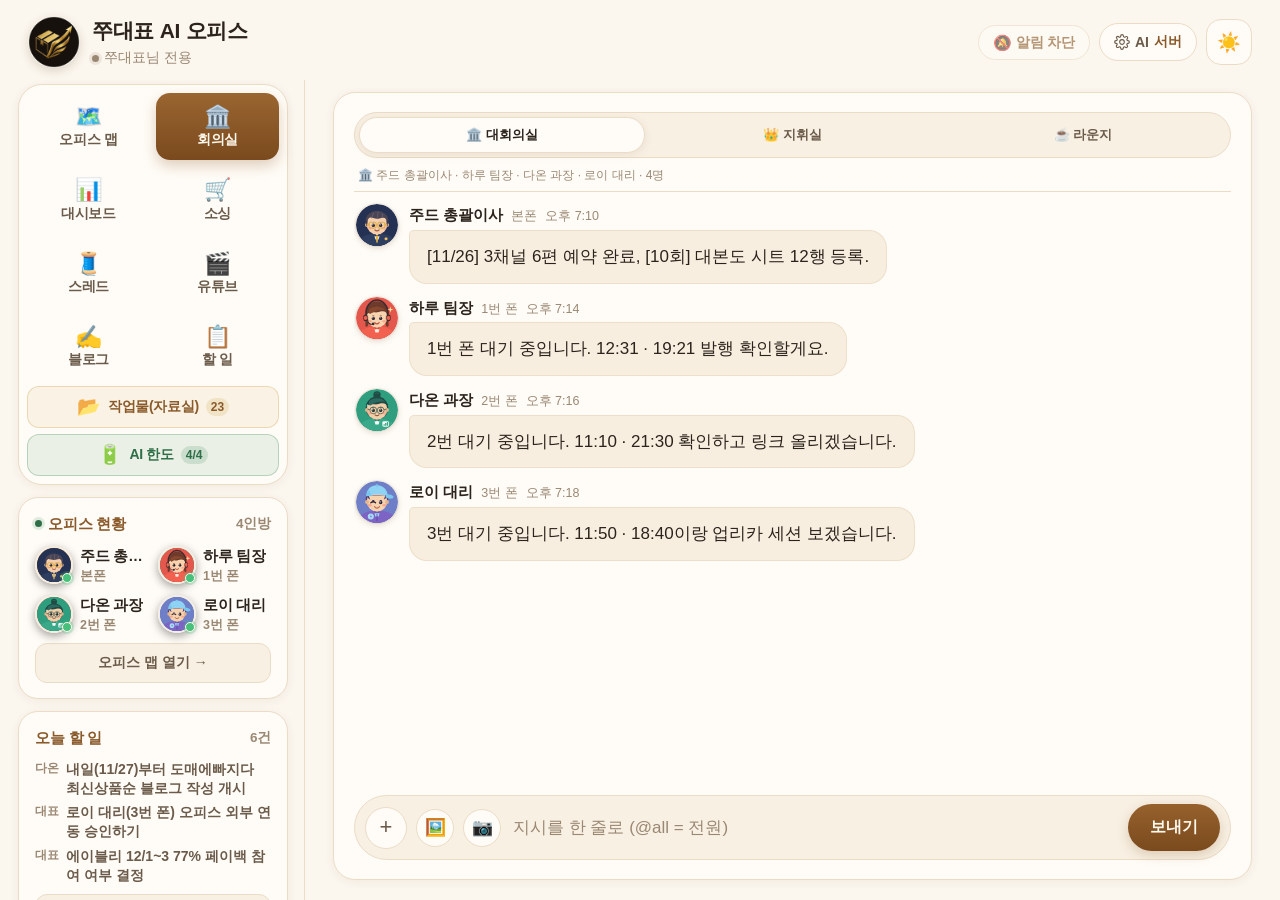
==== jju-office/index.html @ e4dc0c43 "feat(office): 🔍 PC 가독성 확대 · 🔄 새 버전 알림 배너 · 🖼️ 쭈대표 캐리커쳐 아바타 · 📋 클립보드 붙여넣기 — app v40 / sw v34 / styles" ====
<!doctype html>
<html lang="ko" data-theme="light">
<head>
<meta charset="utf-8">
<meta name="viewport" content="width=device-width, initial-scale=1, viewport-fit=cover">
<title>쭈대표 AI 오피스</title>
<meta name="description" content="쭈대표님 전용 AI 비서 4인방 관제 오피스 — 오피스 맵·회의실·대시보드·소싱·스레드·유튜브·블로그·할 일">
<meta name="theme-color" content="#F6EDE0">
<meta name="apple-mobile-web-app-capable" content="yes">
<meta name="apple-mobile-web-app-title" content="쭈대표 오피스">
<meta name="apple-mobile-web-app-status-bar-style" content="default">
<meta name="mobile-web-app-capable" content="yes">
<link rel="manifest" href="manifest.json">
<link rel="icon" type="image/png" sizes="32x32" href="icons/favicon-32.png">
<link rel="apple-touch-icon" href="icons/apple-touch-icon.png">
<link rel="stylesheet" href="styles.css?v=31">
</head>
<body>
<div class="app" id="app">

  <!-- 🔄 새 버전 알림 배너 — 새 sw.js 가 배포되면 앱을 닫지 않아도 뜹니다(v40) -->
  <div class="update-banner" id="updateBanner" role="status" aria-live="polite" hidden>
    <span class="update-ico" aria-hidden="true">🔄</span>
    <span class="update-txt">새 버전 있어요</span>
    <button class="update-apply" id="updateApply" type="button">지금 적용</button>
    <button class="update-later" id="updateLater" type="button" aria-label="나중에 적용" title="나중에 적용">✕</button>
  </div>

  <header class="topbar">
    <div class="brand">
      <img class="brand-mark" src="icons/logo-badge.png" alt="쭈대표 AI 오피스 로고" width="46" height="46">
      <div class="brand-text">
        <h1>쭈대표 AI 오피스</h1>
        <p class="brand-sub"><span class="live-dot" id="liveDot"></span><span id="brandSub">쭈대표님 전용</span></p>
      </div>
    </div>
    <div class="topbar-actions">
      <button class="push-btn" id="pushBtn" onclick="return window.JJU_BELL ? window.JJU_BELL() : false" aria-pressed="false" aria-label="웹 푸시 알림 켜기·끄기" title="새 글이 오면 폰으로 알림">
        <span class="push-ico" id="pushIcon">🔔</span>
        <span class="push-label" id="pushLabel">알림</span>
      </button>
      <button class="server-pill" id="serverBtn" aria-haspopup="dialog" aria-controls="serverModal" aria-label="AI 서버 연결 설정 열기">
        <svg class="gear" viewBox="0 0 24 24" aria-hidden="true"><path d="M12 15.5a3.5 3.5 0 1 0 0-7 3.5 3.5 0 0 0 0 7Z"/><path d="M19.4 15a1.7 1.7 0 0 0 .34 1.87l.06.06a2 2 0 1 1-2.83 2.83l-.06-.06a1.7 1.7 0 0 0-1.87-.34 1.7 1.7 0 0 0-1.03 1.56V21a2 2 0 1 1-4 0v-.09A1.7 1.7 0 0 0 8.9 19.3a1.7 1.7 0 0 0-1.87.34l-.06.06a2 2 0 1 1-2.83-2.83l.06-.06A1.7 1.7 0 0 0 4.7 15a1.7 1.7 0 0 0-1.56-1.03H3a2 2 0 1 1 0-4h.09A1.7 1.7 0 0 0 4.7 8.9a1.7 1.7 0 0 0-.34-1.87l-.06-.06a2 2 0 1 1 2.83-2.83l.06.06A1.7 1.7 0 0 0 9 4.7h.08A1.7 1.7 0 0 0 10.1 3.14V3a2 2 0 1 1 4 0v.09a1.7 1.7 0 0 0 1.03 1.56 1.7 1.7 0 0 0 1.87-.34l.06-.06a2 2 0 1 1 2.83 2.83l-.06.06a1.7 1.7 0 0 0-.34 1.87V9a1.7 1.7 0 0 0 1.56 1.03H21a2 2 0 1 1 0 4h-.09A1.7 1.7 0 0 0 19.4 15Z"/></svg>
        <span class="server-label">AI</span>
        <span class="server-state" id="serverPillState">서버</span>
      </button>
      <button class="theme-btn" id="themeBtn" aria-label="라이트·다크 테마 전환">
        <span id="themeIcon">☀️</span>
      </button>
    </div>
  </header>

  <div class="side-col">
  <nav class="menu-grid" aria-label="주요 메뉴">
    <button class="menu-item" data-view="map"><span class="menu-ico">🗺️</span><span class="menu-label">오피스 맵</span></button>
    <button class="menu-item active" data-view="office"><span class="menu-ico">🏛️</span><span class="menu-label">회의실</span></button>
    <button class="menu-item" data-view="dashboard"><span class="menu-ico">📊</span><span class="menu-label">대시보드</span></button>
    <button class="menu-item" data-view="sourcing"><span class="menu-ico">🛒</span><span class="menu-label">소싱</span></button>
    <button class="menu-item" data-view="threads"><span class="menu-ico">🧵</span><span class="menu-label">스레드</span></button>
    <button class="menu-item" data-view="youtube"><span class="menu-ico">🎬</span><span class="menu-label">유튜브</span></button>
    <button class="menu-item" data-view="blog"><span class="menu-ico">✍️</span><span class="menu-label">블로그</span></button>
    <button class="menu-item" data-view="tasks"><span class="menu-ico">📋</span><span class="menu-label">할 일</span></button>
    <button class="menu-item menu-wide" data-view="deliverables"><span class="menu-ico">📂</span><span class="menu-label">작업물(자료실)</span><span class="menu-wide-badge" id="dlMenuBadge">0</span></button>
    <button class="menu-item menu-wide menu-wide-quota" data-view="quota"><span class="menu-ico">🔋</span><span class="menu-label">AI 한도</span><span class="menu-wide-badge" id="quotaMenuBadge">4/4</span></button>
  </nav>

  <!-- PC(1024px 이상)에서만 보이는 오피스 현황 패널 — 폰에서는 display:none -->
  <aside class="pc-side" id="pcSide" aria-label="오피스 현황">
    <div class="pc-side-card">
      <p class="pc-side-head"><span class="live-dot"></span>오피스 현황<b id="pcCrewNote">4인방</b></p>
      <ul class="pc-crew" id="pcCrew"></ul>
      <button class="pc-more" type="button" data-view="map">오피스 맵 열기 →</button>
    </div>
    <div class="pc-side-card">
      <p class="pc-side-head">오늘 할 일<b id="pcTaskNote">0건</b></p>
      <ul class="pc-tasks" id="pcTasks"></ul>
      <button class="pc-more" type="button" data-view="tasks">할 일 전체 보기 →</button>
    </div>
    <div class="pc-side-card">
      <p class="pc-side-head">AI 한도<b id="pcQuotaNote">–</b></p>
      <div class="pc-quota" id="pcQuota"></div>
      <button class="pc-more" type="button" data-view="quota">AI 한도 자세히 →</button>
    </div>
  </aside>
  </div>

  <main id="main">

    <!-- ============ 🗺️ 오피스 맵 ============ -->
    <section class="view" id="view-map" aria-label="오피스 맵">
      <div class="map-summary">
        <span class="map-summary-org">🏢 제이엔티인터내셔날</span>
        <span class="map-summary-sep" aria-hidden="true">·</span>
        <span class="map-summary-live"><span class="live-dot" id="mapLiveDot"></span>4인방 ON</span>
        <span class="map-summary-sep" aria-hidden="true">·</span>
        <span class="map-summary-hint">공간 누르면 바로 입장</span>
      </div>

      <div class="card map-card">
        <div class="map-stage" id="mapStage">
          <img class="map-img" src="assets/office-floorplan.jpg" alt="쭈대표 오피스 탑다운 평면도 — 왼쪽 유리방 대회의실, 가운데 지휘실과 워크스테이션 6개, 오른쪽 아래 라운지 소파와 커피바" width="1402" height="1122" decoding="async">

          <button type="button" class="map-zone zone-grand" data-map-room="grand" aria-label="대회의실 탭으로 입장">
            <span class="zone-tag">🏛️ 대회의실<small>공동존 · 프로젝트</small></span>
          </button>
          <button type="button" class="map-zone zone-command" data-map-room="command" aria-label="지휘실 탭으로 입장">
            <span class="zone-tag">👑 지휘실<small>컨트롤 타워</small></span>
          </button>
          <button type="button" class="map-zone zone-lounge" data-map-room="lounge" aria-label="라운지 탭으로 입장">
            <span class="zone-tag">☕ 라운지<small>소파 · 커피바</small></span>
          </button>

          <div class="map-figs" id="mapFigs"></div>
          <div class="map-bubbles" id="mapBubbles"></div>
        </div>
        <p class="map-legend">💡 구역을 누르면 입장 · 캐릭터를 누르면 최근 보고</p>
      </div>

      <div class="card map-bar">
        <div class="card-head"><h3>4인방 현재 위치</h3><span class="chip chip-soft" id="mapSyncChip">로컬 모드</span></div>
        <div class="map-status" id="mapStatus"></div>
        <p class="tiny-note">말풍선과 위치는 AI 서버(office_messages)에 올라온 각 비서의 최신 보고를 따릅니다. 연결 전에는 기기에 저장된 최근 대화를 보여 줍니다.</p>
      </div>
    </section>

    <!-- ============ 회의실 ============ -->
    <section class="view active" id="view-office" aria-label="회의실">
      <div class="card meeting-card">
        <div class="room-tabs" role="tablist" aria-label="회의실 선택">
          <button class="room-tab active" data-room="grand" role="tab" aria-selected="true">🏛️ 대회의실</button>
          <button class="room-tab" data-room="command" role="tab" aria-selected="false">👑 지휘실</button>
          <button class="room-tab" data-room="lounge" role="tab" aria-selected="false">☕ 라운지</button>
        </div>
        <div class="room-meta" id="roomMeta">🏛️ 주드 총괄이사 · 하루 팀장 · 다온 과장 · 로이 대리 · 4명</div>
        <div class="chat-log" id="chatLog" aria-live="polite"></div>
        <div class="composer-wrap">
          <div class="photo-strip" id="photoStrip" hidden>
            <div class="photo-chip">
              <img class="photo-thumb" id="photoThumb" alt="첨부 사진 미리보기">
              <div class="photo-info">
                <span class="photo-title">보낼 사진</span>
                <span class="photo-meta" id="photoMeta"></span>
                <span class="photo-note" id="photoNote" hidden></span>
              </div>
              <button class="photo-del" id="photoDel" type="button" aria-label="첨부 사진 삭제" title="첨부 사진 삭제">✕</button>
            </div>
          </div>
          <div class="composer">
            <button class="plus-btn" id="plusBtn" aria-label="멘션 빠른 입력" aria-expanded="false">+</button>
            <button class="pic-btn" id="photoBtn" type="button" aria-label="사진 첨부(갤러리)" title="사진 첨부">🖼️</button>
            <button class="pic-btn" id="cameraBtn" type="button" aria-label="카메라로 촬영" title="카메라로 촬영">📷</button>
            <input id="chatInput" type="text" autocomplete="off" placeholder="지시를 한 줄로 (@all = 전원)" aria-label="회의실 지시 입력" title="사진은 Ctrl+V 로도 붙일 수 있어요">
            <button class="send-btn" id="sendBtn">보내기</button>
            <div class="mention-menu" id="mentionMenu" hidden>
            <button data-mention="@all">@all <small>전원</small></button>
            <button data-mention="@주드">@주드 <small>총괄이사 · 본폰</small></button>
            <button data-mention="@하루">@하루 <small>팀장 · 1번 폰</small></button>
            <button data-mention="@다온">@다온 <small>과장 · 2번 폰</small></button>
            <button data-mention="@로이">@로이 <small>대리 · 3번 폰</small></button>
            </div>
            <input class="photo-input" id="photoInput" type="file" accept="image/*" hidden>
            <input class="photo-input" id="cameraInput" type="file" accept="image/*" capture="environment" hidden>
          </div>
        </div>
      </div>
    </section>

    <!-- ============ 대시보드 ============ -->
    <section class="view" id="view-dashboard" aria-label="대시보드">
      <div class="card hero">
        <p class="eyebrow" id="todayLabel">오늘</p>
        <h2>대표님, 오늘 이렇게<br>돌아가고 있습니다</h2>
        <div class="hero-stats">
          <div class="stat"><b>6</b><span>스레드 예약</span></div>
          <div class="stat"><b>4</b><span>소싱 검토 대기</span></div>
          <div class="stat"><b>10</b><span>유튜브 대본</span></div>
        </div>
        <p class="hero-note">데이터 기준 2026-11-26</p>
      </div>

      <div class="card">
        <div class="card-head"><h3>오늘의 운영</h3><span class="chip chip-gold">진행 중</span></div>
        <ul class="status-list">
          <li>
            <span class="ico">🧵</span>
            <div class="status-body"><b>스레드 3채널 6편 예약 완료</b><p>2번 11:10 · 21:30 / 3번 11:50 · 18:40 / 1번 12:31 · 19:21</p></div>
            <span class="chip chip-ok">예약</span>
          </li>
          <li>
            <span class="ico">🛒</span>
            <div class="status-body"><b>일일 소싱 4종 등록·검증</b><p>33~36행 · 판매가 확정과 샘플 발주만 남음</p></div>
            <span class="chip chip-warn">대기</span>
          </li>
          <li>
            <span class="ico">🎬</span>
            <div class="status-body"><b>[10회] 대본 시트 등록 완료</b><p>4050 AI, 이렇게 시작하세요 · 유튜브_대본 12행</p></div>
            <span class="chip chip-ok">등록</span>
          </li>
        </ul>
      </div>

      <div class="card">
        <div class="card-head"><h3>대표님 결정 대기</h3><span class="chip chip-warn">3건</span></div>
        <ol class="ask-list">
          <li>
            <b>원고 무단 복사 4계정</b>
            <span>@liquidgroove · @mooni.lab.kr · @susieq286 · @hopkoohq — 신고·차단·보류 중 선택</span>
          </li>
          <li>
            <b>에이블리 77% 페이백</b>
            <span>12/1~3 비즈머니 증액분 · 12/9 지급 · 12/11까지 사용</span>
          </li>
          <li>
            <b>데스크탑(컴퓨존 i51722)</b>
            <span>11/25 보류 · 램 32GB·윈도우 11 추가 여부 남음</span>
          </li>
        </ol>
      </div>

      <div class="card">
        <div class="card-head"><h3>비서 4인방</h3><button class="link-btn" data-view="assistants">전체 보기</button></div>
        <div class="crew-row" id="crewRow"></div>
      </div>
    </section>

    <!-- ============ 소싱 ============ -->
    <section class="view" id="view-sourcing" aria-label="소싱">
      <div class="card">
        <div class="card-head"><h3>일일 소싱 4종</h3><span class="chip chip-warn">판매가 확정 대기</span></div>
        <p class="muted-note">11월 25일 등록 · 33~36행 · 실링크와 경쟁가 검증 완료. 판매가 확정과 샘플 발주는 대표님 승인 뒤에 진행합니다.</p>
      </div>

      <article class="card src">
        <div class="src-top"><span class="owner owner-director">주드 총괄이사</span><span class="chip chip-soft">33행</span></div>
        <h3 class="src-name">달리바 차량용 뒷좌석 4면 밀폐형 방수 시트커버</h3>
        <dl class="src-grid">
          <div><dt>1688</dt><dd>¥14.00~<small>도착 약 4,200원</small></dd></div>
          <div><dt>판매가</dt><dd>19,900원<small>순마진 47.4%</small></dd></div>
          <div><dt>경쟁가</dt><dd>19,800원<small>쿠팡 치프몰</small></dd></div>
        </dl>
        <p class="src-note">경쟁 대응가 18,900원(순마진 45.3%) 선택 가능</p>
      </article>

      <article class="card src">
        <div class="src-top"><span class="owner owner-jju2">다온 과장</span><span class="chip chip-soft">34행</span></div>
        <h3 class="src-name">차량 뒷좌석 시트백 멀티 수납 오거나이저</h3>
        <dl class="src-grid">
          <div><dt>1688</dt><dd>¥14.00~<small>도착 약 4,200원</small></dd></div>
          <div><dt>판매가</dt><dd>19,900원<small>순마진 46.9%</small></dd></div>
          <div><dt>경쟁가</dt><dd>17,260원<small>쿠팡 피라모니</small></dd></div>
        </dl>
        <p class="src-note">진입가 17,900원 권장</p>
      </article>

      <article class="card src">
        <div class="src-top"><span class="owner owner-jju3">로이 대리</span><span class="chip chip-soft">35행</span></div>
        <h3 class="src-name">달리바 더블존 이중분리형 운동화 세탁망</h3>
        <dl class="src-grid">
          <div><dt>1688</dt><dd>¥4.80~<small>150g 단일형 기준</small></dd></div>
          <div><dt>판매가</dt><dd>12,900원<small>순마진 48.6%</small></dd></div>
          <div><dt>경쟁가</dt><dd>12,700원<small>쿠팡 하니모아</small></dd></div>
        </dl>
        <p class="src-note">10,900원 침투가 · 2개입 19,900원 구성 선택 가능</p>
      </article>

      <article class="card src">
        <div class="src-top"><span class="owner owner-jju1">하루 팀장</span><span class="chip chip-soft">36행</span></div>
        <h3 class="src-name">여행용 수납 파우치 7종 세트</h3>
        <dl class="src-grid">
          <div><dt>1688</dt><dd>¥2.00~<small>낱개 · 세트 20~30위안 추정</small></dd></div>
          <div><dt>판매가</dt><dd>21,900원<small>압축형 사양 확보 시</small></dd></div>
          <div><dt>경쟁가</dt><dd>6,170~9,900원<small>다감컴퍼니 7,280원</small></dd></div>
        </dl>
        <p class="src-note">일반형은 가격 포화 — 압축형 사양 확보 전에는 진입 보류</p>
      </article>

      <div class="card">
        <div class="card-head"><h3>소싱 원칙</h3></div>
        <div class="tag-row">
          <span class="tag">인증 제품 제외</span>
          <span class="tag">시즌 상품 3개월 선행</span>
          <span class="tag">사계절 상품 상시</span>
          <span class="tag">중복 방지 3단 락</span>
        </div>
        <p class="muted-note">34~36행 1688 세부 SKU 단가와 무지 라벨 여부는 로그인 영역이라 미확인 — 발주 전 확인이 필요합니다.</p>
      </div>
    </section>

    <!-- ============ 스레드 ============ -->
    <section class="view" id="view-threads" aria-label="스레드">
      <div class="card">
        <div class="card-head"><h3>오늘 6편</h3><span class="chip chip-gold">전 채널 예약 완료</span></div>
        <p class="muted-note">3채널 2편씩. 발행되면 링크 확인 후 시트에 발행완료로 갱신합니다. 예약 시각이 지나도 실제 게시 시각을 다시 확인합니다.</p>
      </div>

      <article class="card ch">
        <header>
          <span class="ch-no no1">1번</span>
          <div class="ch-id"><h3>@jju20231004</h3><p>하루 팀장 · 1번 폰</p></div>
          <a class="ch-link" href="https://www.threads.com/@jju20231004" target="_blank" rel="noopener">열기</a>
        </header>
        <div class="ch-slots">
          <span class="slot"><b>12:31</b><i class="chip chip-ok">예약</i></span>
          <span class="slot"><b>19:21</b><i class="chip chip-ok">예약</i></span>
        </div>
        <p class="ch-meta">팔로워 75명 <small>11/22 확인</small></p>
      </article>

      <article class="card ch">
        <header>
          <span class="ch-no no2">2번</span>
          <div class="ch-id"><h3>@songdossanai</h3><p>다온 과장 · 2번 폰</p></div>
          <a class="ch-link" href="https://www.threads.com/@songdossanai" target="_blank" rel="noopener">열기</a>
        </header>
        <div class="ch-slots">
          <span class="slot"><b>11:10</b><i class="chip chip-ok">예약</i></span>
          <span class="slot"><b>21:30</b><i class="chip chip-ok">예약</i></span>
        </div>
        <p class="ch-meta">팔로워 14명 · 30일 조회 3,596회 <small>11/24 확인</small></p>
      </article>

      <article class="card ch">
        <header>
          <span class="ch-no no3">3번</span>
          <div class="ch-id"><h3>@daliva_jnt</h3><p>로이 대리 · 3번 폰</p></div>
          <a class="ch-link" href="https://www.threads.com/@daliva_jnt" target="_blank" rel="noopener">열기</a>
        </header>
        <div class="ch-slots">
          <span class="slot"><b>11:50</b><i class="chip chip-ok">예약</i></span>
          <span class="slot"><b>18:40</b><i class="chip chip-ok">예약</i></span>
        </div>
        <p class="ch-meta">업리카 세션 만료 시 직접 발행으로 대체 <small>로이 대리 운영 원칙</small></p>
      </article>

      <div class="card">
        <div class="card-head"><h3>운영 수칙</h3></div>
        <div class="tag-row">
          <span class="tag">경력 강조 없이 공감글</span>
          <span class="tag">사실 기반만</span>
          <span class="tag">타인 글 댓글 하루 3~5건</span>
          <span class="tag">예약 전후 30분 분리</span>
        </div>
      </div>
    </section>

    <!-- ============ 유튜브 ============ -->
    <section class="view" id="view-youtube" aria-label="유튜브">
      <div class="card hero-yt">
        <div class="yt-top">
          <div>
            <p class="eyebrow">유튜브 채널</p>
            <h2>쭈대표의 이커머스</h2>
            <p class="yt-handle">@JJU_E-Commerce · 구독자 150명 도달 <small>(11/19 알림)</small></p>
          </div>
          <a class="ch-link" href="https://www.youtube.com/@JJU_E-Commerce" target="_blank" rel="noopener">채널</a>
        </div>
        <div class="hero-stats">
          <div class="stat"><b>10</b><span>대본 등록</span></div>
          <div class="stat"><b>1</b><span>촬영 완료</span></div>
          <div class="stat"><b>1</b><span>인트로 완성</span></div>
        </div>
      </div>

      <ol class="ep-list">
        <li class="card ep"><span class="ep-no">1회</span><div class="ep-body"><b>4050 인생 독백</b><p>대본·큐시트 완료 · 촬영 대기</p></div><span class="chip chip-soft">대본</span></li>
        <li class="card ep"><span class="ep-no">2회</span><div class="ep-body"><b>어사이드 활용법</b><p>대본 2안 비교 · 채택 대기</p></div><span class="chip chip-soft">대본</span></li>
        <li class="card ep"><span class="ep-no">3회</span><div class="ep-body"><b>AI 상세페이지</b><p>대본 완료</p></div><span class="chip chip-soft">대본</span></li>
        <li class="card ep"><span class="ep-no">4회</span><div class="ep-body"><b>마진·원가</b><p>대본 완료</p></div><span class="chip chip-soft">대본</span></li>
        <li class="card ep"><span class="ep-no">5회</span><div class="ep-body"><b>소싱·리스크</b><p>대본 완료</p></div><span class="chip chip-soft">대본</span></li>
        <li class="card ep"><span class="ep-no">6회</span><div class="ep-body"><b>4050 이커머스, 정말 늦은 걸까</b><p>11/22 촬영 완료 · QPrompt 수정본 반영</p></div><span class="chip chip-ok">촬영</span></li>
        <li class="card ep"><span class="ep-no">7회</span><div class="ep-body"><b>재고 두 달</b><p>대본 완료</p></div><span class="chip chip-soft">대본</span></li>
        <li class="card ep"><span class="ep-no">8회</span><div class="ep-body"><b>상품명 SEO</b><p>대본 완료</p></div><span class="chip chip-soft">대본</span></li>
        <li class="card ep"><span class="ep-no">9회</span><div class="ep-body"><b>12월 쿠팡 정책</b><p>QPrompt 순수 멘트 완성</p></div><span class="chip chip-soft">대본</span></li>
        <li class="card ep"><span class="ep-no">10회</span><div class="ep-body"><b>4050 AI, 이렇게 시작하세요</b><p>11/26 시트 12행 등록 완료</p></div><span class="chip chip-ok">등록</span></li>
      </ol>

      <div class="card">
        <div class="card-head"><h3>다음 순서</h3></div>
        <ul class="dot-list">
          <li>[10회] QPrompt 순수 멘트 촬영 준비</li>
          <li>6회 편집 → 쇼츠 3종 분할</li>
          <li>골드 윙 인트로 영상 삽입</li>
        </ul>
      </div>
    </section>

    <!-- ============ ✍️ 블로그 ============ -->
    <section class="view" id="view-blog" aria-label="블로그">
      <div class="card blog-hero">
        <p class="eyebrow">네이버 블로그 SEO · 도매에빠지다</p>
        <h2>도매에빠지다<br>사업자 셀러 유입</h2>
        <p class="blog-hero-sub">fallindomae.co.kr · B2B 사업자 전용 도매몰</p>
        <div class="hero-stats">
          <div class="stat"><b>1</b><span>원고</span></div>
          <div class="stat"><b>4</b><span>공략 키워드</span></div>
          <div class="stat"><b id="dirStat">0/3</b><span>디렉토리</span></div>
        </div>
        <p class="blog-hero-note">회원공개 쇼핑몰이라 네이버가 상품 정보를 잘 읽지 못합니다. 셀러가 직접 검색하는 도매·사입·위탁 키워드로 공개 안내글을 올려 자사몰로 보내는 구조입니다.</p>
      </div>

      <div class="card">
        <div class="card-head"><h3>공략 키워드</h3><span class="chip chip-gold">핵심 4 · 확장 4</span></div>
        <ul class="kw-list" id="kwList"></ul>
        <p class="tiny-note">소비자용 '추천' 키워드보다 <b>도매·사입·위탁·납품</b> 조합이 사업자 전환이 높습니다. 11/25 정리 기준.</p>
      </div>

      <div class="card">
        <div class="card-head"><h3>도매몰 디렉토리</h3><span class="chip chip-soft" id="dirProgress">등록 0/3</span></div>
        <div class="dir-rows" id="dirRows"></div>
        <p class="tiny-note">나셀러는 무료입니다. 상태는 이 브라우저에만 저장되고, 같은 상태를 한 번 더 누르면 미신청으로 돌아갑니다.</p>
      </div>

      <div class="card">
        <div class="card-head"><h3>블로그 원고</h3><span class="chip chip-warn" id="postChip">초안</span></div>
        <p class="post-title" id="postTitle"></p>
        <p class="post-meta" id="postMeta"></p>
        <div class="post-tags" id="postTags"></div>
        <div class="post-actions">
          <button class="btn primary" type="button" data-copy="all">원고 전체 복사</button>
        </div>
        <div class="post-actions post-actions-sub">
          <button class="btn ghost" type="button" data-copy="title">제목</button>
          <button class="btn ghost" type="button" data-copy="body">본문</button>
          <button class="btn ghost" type="button" data-copy="tags">해시태그</button>
        </div>
        <div class="post-status">
          <span>발행 상태</span>
          <div class="seg" id="postSeg" role="group" aria-label="발행 상태">
            <button type="button" class="st-draft" data-status="draft" aria-pressed="true">초안</button>
            <button type="button" class="st-published" data-status="published" aria-pressed="false">발행완료</button>
          </div>
        </div>
        <details class="post-body-wrap">
          <summary id="postSummary">본문 전체 보기</summary>
          <div class="post-body" id="postBody"></div>
        </details>
        <p class="tiny-note">굵게·구분선 같은 서식 기호는 빼고 네이버 블로그에 바로 붙여넣을 수 있는 글자만 담았습니다. 원고 내용은 11/25 작성본 그대로입니다.</p>
      </div>

      <div class="card">
        <div class="card-head"><h3>확인된 사실</h3><span class="chip chip-ok">11/25 원고 기준</span></div>
        <dl class="fact-grid">
          <div><dt>운영사</dt><dd>제이엔티인터내셔날</dd></div>
          <div><dt>도매몰</dt><dd>fallindomae.co.kr</dd></div>
          <div><dt>출고</dt><dd>인천 남동구</dd></div>
          <div><dt>택배</dt><dd>한진택배</dd></div>
          <div><dt>고객센터</dt><dd>1566-0902<small>평일 10:00~16:00</small></dd></div>
          <div><dt>회원</dt><dd>사업자 전용 폐쇄몰</dd></div>
        </dl>
        <p class="tiny-note">최소 주문 수량·합배송·당일 출고 마감은 사이트 공지나 고객센터로 확인이 필요해 원고에 단정하지 않았습니다.</p>
      </div>

      <div class="card">
        <div class="card-head"><h3>다음 할 일</h3></div>
        <ul class="dot-list">
          <li>네이버 블로그에 원고 발행 → 발행 상태를 <b>발행완료</b>로</li>
          <li>나셀러 무료 등록 신청 (운영자 문의 게시판)</li>
          <li>셀러위키·도매리스트닷컴 입점 문의 메일</li>
          <li>출고 마감·합배송 조건 확인해 본문 마지막 안내 보완</li>
        </ul>
      </div>
    </section>

    <!-- ============ 📋 할 일 ============ -->
    <section class="view" id="view-tasks" aria-label="할 일">
      <div class="card">
        <div class="card-head">
          <h3>📋 할 일 · 약속</h3>
          <span class="chip chip-gold" id="taskBadge">진행 중 0건</span>
        </div>
        <p class="muted-note" id="taskSummary">오늘 0건 · 예정 0건 · 날짜 없음 0건 · 완료 0건</p>
        <form class="task-add" id="taskForm">
          <input id="taskInput" type="text" autocomplete="off" placeholder="할 일·약속을 입력하고 Enter">
          <div class="task-add-row">
            <select id="taskOwner" aria-label="담당 선택">
              <option value="boss">대표님 결정</option>
              <option value="director">주드 총괄이사</option>
              <option value="jju1">하루 팀장</option>
              <option value="jju2">다온 과장</option>
              <option value="jju3">로이 대리</option>
            </select>
            <label class="task-due-box" id="taskDueBox">
              <span class="task-due-ico" aria-hidden="true">📅</span>
              <input id="taskDue" type="date" aria-label="약속 날짜(선택)">
            </label>
          </div>
          <div class="task-add-foot">
            <div class="task-due-chips" id="taskDueChips">
              <button type="button" data-due="today">오늘</button>
              <button type="button" data-due="tomorrow">내일</button>
              <button type="button" data-due="none" class="active">날짜 없음</button>
            </div>
            <button type="submit" class="task-add-btn">추가</button>
          </div>
        </form>
        <p class="tiny-note" id="taskSyncNote">이 기기에만 저장 · AI 서버를 연결하면 4인방과 실시간 공유</p>
      </div>

      <div class="card task-filter-card">
        <div class="task-filter" id="taskFilter" role="group" aria-label="할 일 보기">
          <button type="button" data-filter="all" class="active" aria-pressed="true">전체 <b id="tfAll">0</b></button>
          <button type="button" data-filter="today" aria-pressed="false">오늘·날짜없음 <b id="tfToday">0</b></button>
          <button type="button" data-filter="upcoming" aria-pressed="false">예정된 약속 <b id="tfUp">0</b></button>
        </div>
      </div>

      <div class="card">
        <div class="card-head"><h3>진행 중</h3><span class="chip chip-soft" id="taskOpenCount">0건</span></div>
        <ul class="todo-list" id="taskOpenList"></ul>
      </div>

      <div class="card">
        <div class="card-head"><h3>완료</h3><span class="chip chip-soft" id="taskDoneCount">0건</span></div>
        <ul class="todo-list" id="taskDoneList"></ul>
      </div>

      <div class="card">
        <div class="card-head"><h3>이 화면의 값</h3><span class="chip chip-soft" id="taskServerChip">기기 저장</span></div>
        <ul class="dot-list">
          <li>할 일은 Supabase <b>office_tasks</b> 테이블과 동기화됩니다(AI 서버 연결 시).</li>
          <li><b>날짜</b>를 고르면 약속·일정으로 저장되고(<b>due_date</b>), 날짜 배지를 눌러 언제든 바꿀 수 있습니다.</li>
          <li>체크·삭제는 누르는 즉시 서버에 반영되고, 4.5초 주기로 다른 기기와 맞춰집니다.</li>
          <li>AI 서버가 연결되지 않으면 이 브라우저(localStorage)에만 저장됩니다.</li>
        </ul>
      </div>
    </section>

    <!-- ============ 📂 작업물(자료실) ============ -->
    <section class="view" id="view-deliverables" aria-label="작업물 자료실">
      <div class="card dl-hero">
        <p class="eyebrow">자료실 · DELIVERABLES</p>
        <h2>📂 작업물 한곳에</h2>
        <p class="dl-hero-sub">전자책·영상·이미지·문서·표를 카테고리와 검색으로 골라 바로 보고 내려받습니다.</p>
        <div class="hero-stats">
          <div class="stat"><b id="dlStatAll">0</b><span>전체 자료</span></div>
          <div class="stat"><b id="dlStatCat">0</b><span>분류</span></div>
          <div class="stat"><b id="dlStatFile">0</b><span>내려받기</span></div>
        </div>
      </div>

      <div class="card dl-tools">
        <div class="dl-search">
          <span class="dl-search-ico" aria-hidden="true">🔎</span>
          <input id="dlSearch" type="search" autocomplete="off" placeholder="이름·태그로 찾기 (예: ROAS, 로고)" aria-label="자료 검색">
          <button type="button" class="dl-search-clear" id="dlSearchClear" aria-label="검색어 지우기" hidden>✕</button>
        </div>
        <div class="dl-cats" id="dlCats" role="group" aria-label="카테고리 필터">
          <button type="button" class="dl-cat active" data-cat="all" aria-pressed="true">전체 <b id="dlCatAll">0</b></button>
          <button type="button" class="dl-cat" data-cat="ebook" aria-pressed="false">전자책 <b id="dlCatEbook">0</b></button>
          <button type="button" class="dl-cat" data-cat="video" aria-pressed="false">영상 <b id="dlCatVideo">0</b></button>
          <button type="button" class="dl-cat" data-cat="image" aria-pressed="false">이미지 <b id="dlCatImage">0</b></button>
          <button type="button" class="dl-cat" data-cat="doc" aria-pressed="false">문서/표 <b id="dlCatDoc">0</b></button>
          <button type="button" class="dl-cat" data-cat="util" aria-pressed="false">유틸리티 <b id="dlCatUtil">0</b></button>
        </div>
        <div class="dl-sort-row">
          <div class="dl-sort seg" id="dlSort" role="group" aria-label="정렬 기준">
            <button type="button" class="active" data-sort="new" aria-pressed="true">최신순</button>
            <button type="button" data-sort="name" aria-pressed="false">이름순</button>
          </div>
          <span class="dl-count" id="dlCount">0개</span>
        </div>
      </div>

      <ul class="dl-grid" id="dlGrid"></ul>
      <p class="dl-empty" id="dlEmpty" hidden>조건에 맞는 자료가 없습니다. 검색어를 지우거나 다른 카테고리를 눌러 주세요.</p>

      <div class="card">
        <div class="card-head"><h3>이 자료실의 값</h3><span class="chip chip-soft" id="dlSourceChip">정적 목록</span></div>
        <ul class="dot-list">
          <li>기본 목록은 <b>app.js</b>에 들어 있어 서버가 없어도 바로 뜹니다.</li>
          <li>AI 서버(Supabase)를 연결하면 <b>office_deliverables</b> 테이블 자료를 위에 더합니다. 테이블이 없거나 비어 있으면 이 목록 그대로 씁니다.</li>
          <li>이미지·영상·CSV·마크다운은 여기서 바로 보고 내려받고, 드라이브·문서·시트는 <b>새 탭</b>으로 엽니다.</li>
          <li>드라이브·문서·시트 중 일부는 대표님 Google 계정 로그인 상태에서만 열립니다(<b>🔒 공유 제한</b> 표시).</li>
        </ul>
      </div>
    </section>

    <!-- ============ 🔋 AI 한도 ============ -->
    <section class="view" id="view-quota" aria-label="AI 한도">
      <div class="card quota-hero">
        <p class="eyebrow">AI 한도 · QUOTA</p>
        <h2>🔋 AI 한도 · 4인방 + ChatGPT·Codex</h2>
        <p class="quota-hero-sub">4인방 4건과 외부 AI 2건(ChatGPT·Codex)을 한 표에서 봅니다. <b>릴레이 추천·요약은 4인방 기준</b>입니다.</p>
        <div class="hero-stats">
          <div class="stat"><b id="quotaStatReady">–</b><span>여유 인원 (4인방)</span></div>
          <div class="stat"><b id="quotaStatAvg">–</b><span>평균 잔여율 (4인방)</span></div>
          <div class="stat"><b id="quotaStatRelay">–</b><span>추천 릴레이 (4인방)</span></div>
        </div>
        <p class="quota-allnote" id="quotaAllNote">전체 6건 · 여유 –건 · 평균 잔여 –%</p>
        <p class="quota-hero-note">표시된 한도는 각 폰·서비스 화면을 보고 사람이 갱신하는 값입니다(자동 측정 아님).</p>
      </div>

      <div class="card quota-summary">
        <div class="card-head"><h3>지금 릴레이</h3><span class="chip chip-ok" id="quotaReadyChip">확인 중</span></div>
        <p class="quota-relay" id="quotaRelayText">AI 한도를 불러오는 중입니다.</p>
        <div class="quota-legend">
          <span class="chip chip-ok">여유 70%↑</span>
          <span class="chip chip-warn">주의 40~69%</span>
          <span class="chip chip-danger">임박 1~39%</span>
          <span class="chip chip-soft">소진 0%</span>
        </div>
      </div>

      <div class="quota-list" id="quotaCards"></div>

      <div class="card">
        <div class="card-head"><h3>이 화면의 값</h3><span class="chip chip-soft" id="quotaSourceChip">기기 저장</span></div>
        <ul class="dot-list">
          <li>카드의 <b>✏️ 수정</b>을 누르면 <b>플랜명 · 리셋 시각 · 잔여 한도(%) · 상태 · 메모</b>를 그 자리에서 바꿉니다.</li>
          <li>표에는 <b>AI 비서 4인방</b>과 <b>외부 AI 도구(ChatGPT · Codex)</b>가 함께 올라갑니다. 위쪽 요약(여유 인원·평균·추천 릴레이)은 <b>4인방 기준</b>이고, <b>전체 6건</b> 현황은 따로 표기됩니다.</li>
          <li>상태 배지(여유·주의·임박·소진)는 잔여율에 맞춰 자동으로 정해지고, 상태 버튼을 누르면 그 기준 잔여율로 맞춰집니다.</li>
          <li>AI 서버(Supabase)를 연결하면 <b>office_ai_quotas</b> 테이블과 동기화되어 4기기에서 같은 값을 봅니다(<b>chatgpt · codex</b> 행 포함 — id가 text라 스키마 변경 없음). 테이블이 없거나(404) 응답이 없으면 이 브라우저(localStorage)에만 저장되고 화면은 그대로 동작합니다.</li>
          <li>추천 릴레이는 <b>4인방 중 잔여율이 가장 높은 사람</b>입니다(40% 미만이면 추천하지 않습니다). 4인방이 모두 40% 미만이면 외부 AI 중 남은 한도를 함께 알려 줍니다.</li>
        </ul>
      </div>
    </section>

    <!-- ============ 비서 ============ -->
    <section class="view" id="view-assistants" aria-label="비서">
      <div class="card">
        <div class="card-head"><h3>비서 4인방</h3><span class="chip chip-gold">대기 중</span></div>
        <p class="muted-note">본폰 1대와 서브폰 3대로 나뉘어 움직입니다. 회의실에서 @이름으로 지시하면 담당이 받습니다.</p>
      </div>
      <div id="crewList" class="crew-list"></div>
    </section>

  </main>

  <nav class="bottom-nav" aria-label="하단 메뉴">
    <button class="bn-item" data-view="assistants"><span>🤖</span>비서</button>
    <button class="bn-item active" data-view="office"><span>💬</span>대화</button>
    <button class="bn-item" data-view="tasks"><span>📋</span>할 일</button>
  </nav>

  <div class="toast" id="toast" role="status" aria-live="polite"></div>

  <!-- 캐릭터 빠른 시트 -->
  <div class="map-sheet" id="mapSheet" hidden>
    <div class="map-sheet-backdrop" data-sheet-close="1"></div>
    <div class="map-sheet-panel" role="dialog" aria-modal="true" aria-labelledby="sheetName">
      <span class="sheet-grip" aria-hidden="true"></span>
      <div class="sheet-head">
        <span class="map-avatar sheet-avatar" id="sheetAvatar">주</span>
        <div class="sheet-head-txt">
          <h3 id="sheetName">주드 총괄이사</h3>
          <p id="sheetMeta">본폰 · 지휘실</p>
        </div>
        <button class="modal-close" id="sheetClose" aria-label="닫기">✕</button>
      </div>
      <div class="sheet-report">
        <span class="sheet-label">최근 보고</span>
        <p id="sheetBody"></p>
        <span class="sheet-time" id="sheetTime"></span>
      </div>
      <p class="sheet-guide">들어갈 방을 고르면 회의실 탭으로 바로 이동합니다.</p>
      <div class="sheet-rooms" id="sheetRooms">
        <button type="button" data-map-room="grand">🏛️ 대회의실</button>
        <button type="button" data-map-room="command">👑 지휘실</button>
        <button type="button" data-map-room="lounge">☕ 라운지</button>
      </div>
    </div>
  </div>

  <!-- AI 서버 설정 모달 -->
  <div class="modal" id="serverModal" role="dialog" aria-modal="true" aria-labelledby="serverModalTitle" hidden>
    <div class="modal-backdrop" data-close="1"></div>
    <div class="modal-panel">
      <div class="modal-head">
        <h2 id="serverModalTitle">AI 서버 연결</h2>
        <button class="modal-close" id="serverClose" aria-label="닫기">✕</button>
      </div>
      <p class="muted-note">Supabase Project URL과 anon key를 넣으면 회의실·할 일이 4인방 DB와 동기화됩니다. 값은 이 기기 브라우저에만 저장되고 공개 저장소에는 남지 않습니다.</p>
      <div class="server-status" id="serverStatus">연결되지 않음 · 로컬 모드로 동작 중</div>
      <label class="field">
        <span>Project URL</span>
        <input id="sbUrl" type="url" inputmode="url" autocomplete="off" placeholder="https://xxxxxxxx.supabase.co">
      </label>
      <label class="field">
        <span>Anon key</span>
        <input id="sbKey" type="text" autocomplete="off" spellcheck="false" placeholder="eyJhbGciOi...">
      </label>
      <div class="modal-actions">
        <button class="btn ghost" id="sbTest">연결 테스트</button>
        <button class="btn primary" id="sbSave">저장</button>
      </div>
      <div class="modal-foot">
        <a class="link-btn" href="supabase-office-schema.sql" target="_blank" rel="noopener">스키마 SQL 열기</a>
        <button class="link-btn danger" id="sbClear">연결 해제</button>
      </div>
      <p class="tiny-note" id="photoDbNote">📷 사진 첨부: 서버 연결 전 · 사진은 이 기기에만 저장됩니다</p>
      <p class="tiny-note">office_messages · office_tasks · office_ai_quotas 테이블과 office-attachments 버킷을 씁니다. 스키마는 저장소의 supabase-office-schema.sql에 있습니다.</p>
    </div>
  </div>

  <!-- 📂 자료실 미리보기 모달 -->
  <div class="modal dl-modal" id="dlModal" role="dialog" aria-modal="true" aria-labelledby="dlModalTitle" hidden>
    <div class="modal-backdrop" data-close="1"></div>
    <div class="modal-panel dl-panel">
      <div class="modal-head">
        <h2 id="dlModalTitle">자료</h2>
        <button class="modal-close" id="dlModalClose" aria-label="닫기">✕</button>
      </div>
      <p class="dl-modal-meta" id="dlModalMeta"></p>
      <div class="dl-preview" id="dlPreview"></div>
      <div class="modal-actions dl-modal-actions">
        <a class="btn primary" id="dlOpenTab" href="#" target="_blank" rel="noopener">새 탭에서 열기</a>
        <a class="btn ghost" id="dlDownload" href="#" download>다운로드</a>
        <button class="btn ghost" id="dlCopyLink" type="button">링크 복사</button>
      </div>
    </div>
  </div>

  <!-- 📷 사진 크게 보기(라이트박스) -->
  <div class="modal photo-modal" id="photoModal" role="dialog" aria-modal="true" aria-labelledby="photoModalTitle" hidden>
    <div class="modal-backdrop" data-close="1"></div>
    <div class="modal-panel photo-panel">
      <div class="modal-head">
        <h2 id="photoModalTitle">📷 사진</h2>
        <button class="modal-close" id="photoClose" aria-label="닫기">✕</button>
      </div>
      <div class="photo-stage">
        <img class="photo-big" id="photoBig" alt="첨부 사진 크게 보기">
      </div>
      <p class="photo-meta-line" id="photoMetaLine"></p>
      <div class="modal-actions photo-actions">
        <a class="btn primary" id="photoDl" href="#" download="jju-office-photo.jpg">다운로드</a>
        <button class="btn ghost" id="photoCloseBtn" type="button">닫기</button>
      </div>
    </div>
  </div>

  <!-- 🔔 알림 설정 모달 -->
  <div class="modal" id="pushModal" role="dialog" aria-modal="true" aria-labelledby="pushModalTitle" hidden>
    <div class="modal-backdrop" data-close="1"></div>
    <div class="modal-panel">
      <div class="modal-head">
        <h2 id="pushModalTitle">🔔 알림 설정</h2>
        <button class="modal-close" id="pushClose" aria-label="닫기">✕</button>
      </div>
      <p class="muted-note">새 글이나 약속이 올라오면 앱을 닫아 두어도 폰 상단에 알림이 뜨게 합니다.</p>
      <ul class="push-status" id="pushStatus"></ul>
      <div class="push-help" id="pushHelp"></div>
      <div class="modal-actions">
        <button class="btn ghost" id="pushRefresh">앱 새로고침</button>
        <button class="btn primary" id="pushMain">알림 허용하고 켜기</button>
      </div>
      <div class="modal-foot">
        <button class="link-btn" id="pushOff">이 기기 알림 끄기</button>
      </div>
    </div>
  </div>

  <noscript><p style="padding:20px;text-align:center">자바스크립트를 켜야 오피스가 열립니다.</p></noscript>
</div>
<script>
/* 🔔 종 버튼 안전망 — app.js가 구버전이거나 실행되지 않아도 누름에 반드시 반응합니다. */
(function () {
  function say(text, ms) {
    var t = document.getElementById('toast');
    if (!t) { try { alert(text); } catch (e) {} return; }
    t.textContent = text;
    t.classList.add('show');
    clearTimeout(window.__jjuToastTimer);
    window.__jjuToastTimer = setTimeout(function () { t.classList.remove('show'); }, ms || 3000);
  }
  window.JJU_HARD_REFRESH = function () {
    say('최신 버전으로 새로 고치는 중이에요…', 6000);
    var jobs = [];
    try {
      if (navigator.serviceWorker && navigator.serviceWorker.getRegistrations) {
        jobs.push(navigator.serviceWorker.getRegistrations().then(function (rs) {
          return Promise.all(rs.map(function (r) { return r.unregister(); }));
        }));
      }
    } catch (e) {}
    try {
      if (window.caches && caches.keys) {
        jobs.push(caches.keys().then(function (ks) {
          return Promise.all(ks.map(function (k) { return caches.delete(k); }));
        }));
      }
    } catch (e) {}
    Promise.all(jobs).catch(function () {}).then(function () { location.reload(); });
  };
  window.JJU_BELL = function () {
    if (window.JJU_PUSH) { window.JJU_PUSH(); return false; }
    say('앱 버전을 새로 맞추는 중이에요…', 4000);
    setTimeout(function () {
      if (window.JJU_PUSH) { window.JJU_PUSH(); return; }
      window.JJU_HARD_REFRESH();
    }, 700);
    return false;
  };
})();
</script>
<script src="app.js?v=40" defer></script>
</body>
</html>
---- jju-office/styles.css ----
/* ============================================================
   쭈대표 AI 오피스 · styles
   ============================================================ */

:root {
  --bg: #F6EDE0;
  --bg-2: #FBF6EE;
  --card: #FFFCF7;
  --card-soft: #F8F0E3;
  --line: #EBDCC6;
  --ink: #2C241C;
  --ink-2: #6B5B4A;
  --muted: #9A8873;
  --brown: #8A5A2B;
  --brown-2: #6E451C;
  --gold: #C79A3B;
  --bubble: #F7EEDF;
  --shadow: 0 2px 10px rgba(120, 90, 60, .07);
  --shadow-lg: 0 12px 30px rgba(120, 90, 60, .14);
  --ok: #2F6F48;
  --warn: #9A5A20;
  --danger: #A03A2A;
  --font: "Pretendard", -apple-system, BlinkMacSystemFont, "Apple SD Gothic Neo",
          "Malgun Gothic", "Noto Sans KR", "Segoe UI", sans-serif;
}

html[data-theme="dark"] {
  --bg: #14100C;
  --bg-2: #1A1510;
  --card: #221B14;
  --card-soft: #2C2218;
  --line: #3B2E21;
  --ink: #F4EBDD;
  --ink-2: #CDBBA3;
  --muted: #9C8A74;
  --brown: #C08A4E;
  --brown-2: #D09A5C;
  --gold: #D9AE55;
  --bubble: #2B2119;
  --shadow: 0 2px 10px rgba(0, 0, 0, .3);
  --shadow-lg: 0 12px 30px rgba(0, 0, 0, .45);
  --ok: #7CC79A;
  --warn: #E0A76A;
  --danger: #E08573;
}

* { box-sizing: border-box; -webkit-tap-highlight-color: transparent; }

html, body {
  margin: 0;
  padding: 0;
  height: 100%;
  background: var(--bg);
  color: var(--ink);
  font-family: var(--font);
  font-size: 16px;
  line-height: 1.45;
  -webkit-font-smoothing: antialiased;
}

body {
  background:
    radial-gradient(1200px 600px at 50% -10%, #FFF8EC 0%, #F1E5D2 45%, #E8DAC3 100%);
}

html[data-theme="dark"] body {
  background: radial-gradient(900px 500px at 50% -10%, #231A12 0%, #14100C 60%);
}

button, input { font-family: inherit; }
button { cursor: pointer; }
a { color: inherit; }

.app {
  position: relative;
  display: flex;
  flex-direction: column;
  width: 100%;
  max-width: 560px;
  height: 100dvh;
  margin: 0 auto;
  background: var(--bg-2);
  overflow: hidden;
}

img { display: block; max-width: 100%; }

/* ---------------- header ---------------- */
.topbar {
  display: flex;
  align-items: center;
  justify-content: space-between;
  gap: 10px;
  padding: calc(12px + env(safe-area-inset-top)) 14px 8px;
  flex: none;
}

.brand { display: flex; align-items: center; gap: 10px; min-width: 0; }

.brand-mark {
  width: 46px;
  height: 46px;
  border-radius: 50%;
  flex: none;
  box-shadow: 0 3px 10px rgba(90, 60, 30, .18);
}

.brand-text { min-width: 0; }

.brand-text h1 {
  margin: 0;
  font-size: 16.5px;
  font-weight: 800;
  letter-spacing: -.3px;
  white-space: nowrap;
  overflow: hidden;
  text-overflow: ellipsis;
}

.brand-sub {
  display: flex;
  align-items: center;
  gap: 5px;
  margin: 2px 0 0;
  font-size: 12px;
  color: var(--muted);
  font-weight: 500;
}

.live-dot {
  width: 7px;
  height: 7px;
  border-radius: 50%;
  background: var(--ok);
  box-shadow: 0 0 0 3px rgba(63, 138, 91, .16);
  flex: none;
}

.live-dot.off { background: var(--muted); box-shadow: 0 0 0 3px rgba(150, 130, 110, .14); }

.topbar-actions { display: flex; align-items: center; gap: 7px; flex: none; }

.server-pill {
  display: inline-flex;
  align-items: center;
  gap: 5px;
  padding: 8px 12px;
  border-radius: 999px;
  border: 1px solid var(--line);
  background: var(--card);
  color: var(--ink-2);
  font-size: 12.5px;
  font-weight: 700;
  transition: border-color .2s, color .2s;
}

.server-pill .gear { width: 14px; height: 14px; fill: none; stroke: currentColor; stroke-width: 1.7; }
.server-pill .server-state { color: var(--brown); }
.server-pill.ok { border-color: rgba(63, 138, 91, .4); }
.server-pill.ok .server-state { color: var(--ok); }
.server-pill.err { border-color: rgba(160, 58, 42, .4); }
.server-pill.err .server-state { color: var(--danger); }

/* ---------------- 🔔 웹 푸시 알림 버튼 ---------------- */
.push-btn {
  display: inline-flex;
  align-items: center;
  gap: 4px;
  padding: 8px 11px;
  border-radius: 999px;
  border: 1px solid var(--line);
  background: var(--card);
  color: var(--ink-2);
  font-size: 12.5px;
  font-weight: 700;
  line-height: 1;
  transition: border-color .2s, color .2s, background .2s;
}
.push-btn .push-ico { font-size: 13px; line-height: 1; }
.push-btn .push-label { color: var(--brown); letter-spacing: -.2px; }
.push-btn.is-on { border-color: rgba(63, 138, 91, .45); background: rgba(63, 138, 91, .08); }
.push-btn.is-on .push-label { color: var(--ok); }
.push-btn.is-off { opacity: .92; }
.push-btn.is-denied, .push-btn.is-unsupported { opacity: .62; }
.push-btn[hidden] { display: none; }

@media (max-width: 400px) {
  .push-btn { padding: 8px 9px; }
  .push-btn .push-label { display: none; }
  .push-btn .push-ico { font-size: 15px; }
}

.theme-btn {
  width: 42px;
  height: 42px;
  border-radius: 14px;
  border: 1px solid var(--line);
  background: var(--card);
  font-size: 17px;
  line-height: 1;
  display: grid;
  place-items: center;
}

/* ---------------- menu ---------------- */
.menu-grid {
  display: grid;
  grid-template-columns: repeat(4, 1fr);
  gap: 5px;
  margin: 4px 12px 8px;
  padding: 7px;
  background: var(--card);
  border: 1px solid var(--line);
  border-radius: 22px;
  box-shadow: var(--shadow);
  flex: none;
}

.menu-item {
  display: flex;
  flex-direction: column;
  align-items: center;
  justify-content: center;
  gap: 2px;
  padding: 8px 1px;
  border: none;
  border-radius: 14px;
  background: transparent;
  color: var(--ink-2);
  font-size: 12px;
  font-weight: 700;
  transition: background .18s, color .18s, box-shadow .18s;
}

.menu-item .menu-label { white-space: nowrap; letter-spacing: -.3px; }

.menu-item .menu-ico { font-size: 18px; line-height: 1.15; }

.menu-item.active {
  background: linear-gradient(180deg, #9A6530, #7A4A1E);
  color: #FFF8EC;
  box-shadow: 0 6px 14px rgba(140, 90, 40, .28);
}

html[data-theme="dark"] .menu-item.active {
  background: linear-gradient(180deg, #B98449, #95632F);
  color: #1A130D;
}

/* ---------------- main / views ---------------- */
main {
  position: relative;
  flex: 1;
  min-height: 0;
  display: flex;
}

.view {
  display: none;
  width: 100%;
  flex: 1;
  min-height: 0;
  overflow-y: auto;
  overscroll-behavior: contain;
  padding: 4px 12px 18px;
  scrollbar-width: thin;
  scrollbar-color: rgba(150, 120, 85, .28) rgba(255, 255, 255, 0);
}

.view::-webkit-scrollbar { width: 6px; height: 6px; }
.chat-log::-webkit-scrollbar { width: 0; height: 0; }
.view::-webkit-scrollbar-track { background: transparent; }
.view::-webkit-scrollbar-thumb {
  background: rgba(150, 120, 85, .26);
  border-radius: 999px;
}
html[data-theme="dark"] .view::-webkit-scrollbar-thumb { background: rgba(200, 175, 140, .22); }
html[data-theme="dark"] .view { scrollbar-color: rgba(200, 175, 140, .22) rgba(255, 255, 255, 0); }

.view.active { display: block; }
#view-office.active { display: flex; flex-direction: column; padding: 4px 12px 10px; overflow: hidden; }

.card {
  background: var(--card);
  border: 1px solid var(--line);
  border-radius: 20px;
  padding: 14px;
  margin-bottom: 10px;
  box-shadow: var(--shadow);
}

.card-head {
  display: flex;
  align-items: center;
  justify-content: space-between;
  gap: 8px;
  margin-bottom: 10px;
}

.card-head h3 { margin: 0; font-size: 15.5px; font-weight: 800; letter-spacing: -.2px; }

.eyebrow {
  margin: 0 0 6px;
  font-size: 11.5px;
  font-weight: 700;
  letter-spacing: .3px;
  color: var(--muted);
}

.muted-note {
  margin: 0;
  font-size: 12.5px;
  line-height: 1.65;
  color: var(--muted);
}

.tiny-note {
  margin: 10px 0 0;
  font-size: 11px;
  line-height: 1.6;
  color: var(--muted);
}

/* ---------------- chips / tags ---------------- */
.chip {
  display: inline-flex;
  align-items: center;
  padding: 3px 9px;
  border-radius: 999px;
  font-size: 11.5px;
  font-weight: 700;
  white-space: nowrap;
  line-height: 1.5;
}

.chip-gold { background: rgba(199, 154, 59, .16); color: #8A6520; }
.chip-ok { background: rgba(63, 138, 91, .15); color: var(--ok); }
.chip-warn { background: rgba(176, 106, 44, .15); color: var(--warn); }
.chip-soft { background: var(--card-soft); color: var(--ink-2); border: 1px solid var(--line); }

html[data-theme="dark"] .chip-gold { color: var(--gold); }

.tag-row { display: flex; flex-wrap: wrap; gap: 6px; }
.tag {
  font-size: 12px;
  padding: 5px 10px;
  border-radius: 999px;
  background: var(--card-soft);
  border: 1px solid var(--line);
  color: var(--ink-2);
  font-weight: 500;
}

.link-btn {
  border: none;
  background: none;
  padding: 2px 0;
  font-size: 12.5px;
  font-weight: 700;
  color: var(--brown);
  text-decoration: none;
}
.link-btn.danger { color: var(--danger); }

/* ---------------- chat ---------------- */
.meeting-card {
  flex: 1;
  min-height: 0;
  display: flex;
  flex-direction: column;
  padding: 12px 12px 10px;
  margin-bottom: 0;
}

.room-tabs {
  display: flex;
  gap: 4px;
  padding: 4px;
  background: var(--card-soft);
  border: 1px solid var(--line);
  border-radius: 999px;
  flex: none;
}

.room-tab {
  flex: 1;
  padding: 8px 4px;
  border: 1px solid transparent;
  border-radius: 999px;
  background: transparent;
  color: var(--ink-2);
  font-size: 13px;
  font-weight: 700;
  transition: background .18s, color .18s;
  white-space: nowrap;
}

.room-tab.active {
  background: var(--card);
  border-color: var(--line);
  color: var(--ink);
  box-shadow: 0 2px 8px rgba(120, 90, 60, .10);
}

.room-meta {
  flex: none;
  padding: 9px 4px 7px;
  margin-bottom: 2px;
  font-size: 12px;
  color: var(--muted);
  border-bottom: 1px solid var(--line);
}

.chat-log {
  flex: 1;
  min-height: 0;
  overflow-y: auto;
  overscroll-behavior: contain;
  padding: 8px 4px 4px 2px;
  scrollbar-width: none;
  display: flex;
  flex-direction: column;
  gap: 10px;
  scroll-behavior: smooth;
}

.msg { display: flex; gap: 8px; align-items: flex-start; max-width: 100%; }

.avatar {
  width: 34px;
  height: 34px;
  border-radius: 50%;
  display: grid;
  place-items: center;
  font-size: 13px;
  font-weight: 800;
  color: #FFF9EF;
  flex: none;
  letter-spacing: -.2px;
  box-shadow: 0 2px 6px rgba(90, 60, 30, .16);
}

.avatar.p-director { background: linear-gradient(160deg, #A9702F, #6E451C); }
.avatar.p-jju1 { background: linear-gradient(160deg, #4E9A6E, #2F6F48); }
.avatar.p-jju2 { background: linear-gradient(160deg, #B2705F, #8A4A3C); }
.avatar.p-jju3 { background: linear-gradient(160deg, #6E7FA8, #44557C); }
.avatar.p-boss { background: linear-gradient(160deg, #5C4A3A, #33281E); }

html[data-theme="dark"] .avatar.p-boss { background: linear-gradient(160deg, #8C7256, #6A533E); }
html[data-theme="dark"] .avatar { box-shadow: 0 2px 8px rgba(0, 0, 0, .35), 0 0 0 1px rgba(255, 240, 220, .08); }

/* ── 말풍선 캐릭터 아바타 (v39) ─────────────────────────────────
   크기(34px)·원형·간격은 글자 배지와 똑같이 두고, 안쪽 원에만 캐릭터 SVG 를 채웁니다.
   그래서 이름줄 정렬과 말풍선 시작 위치가 이전과 같습니다. */
.avatar.avatar-char {
  position: relative;
  overflow: hidden;
  padding: 0;
  background: var(--card-soft);
  color: transparent;
  box-shadow: 0 2px 6px rgba(90, 60, 30, .18), 0 0 0 1px rgba(90, 60, 30, .08);
}
.avatar.avatar-char .avatar-face { border-radius: 50%; }
/* 사진(캐리커쳐) 아바타 — 원형 칸을 꽉 채웁니다(v40) */
.avatar-face img.char-img { display: block; width: 100%; height: 100%; object-fit: cover; object-position: 50% 32%; }

html[data-theme="dark"] .avatar.avatar-char {
  background: #1B2430;
  box-shadow: 0 2px 8px rgba(0, 0, 0, .4), 0 0 0 1px rgba(255, 240, 220, .1);
}

.msg-main { min-width: 0; max-width: calc(100% - 42px); }

.msg-head {
  display: flex;
  align-items: baseline;
  gap: 6px;
  margin-bottom: 3px;
}

.msg-name { font-size: 12.5px; font-weight: 800; color: var(--ink); }
.msg-device { font-size: 11px; color: var(--muted); }
.msg-time { font-size: 11px; color: var(--muted); }

.bubble {
  background: var(--bubble);
  border: 1px solid rgba(235, 220, 198, .8);
  padding: 8px 12px;
  border-radius: 4px 16px 16px 16px;
  font-size: 14.5px;
  line-height: 1.5;
  white-space: pre-wrap;
  word-break: break-word;
  overflow-wrap: anywhere;
}

html[data-theme="dark"] .bubble { border-color: rgba(80, 62, 44, .8); }

.msg.boss { flex-direction: row-reverse; }
.msg.boss .msg-main { max-width: calc(100% - 42px); }
.msg.boss .msg-head { justify-content: flex-end; }
.msg.boss .bubble {
  background: linear-gradient(160deg, #96612C, #7A4A1E);
  border-color: transparent;
  color: #FFF8EC;
  border-radius: 16px 4px 16px 16px;
}

.chat-empty {
  margin: auto;
  text-align: center;
  font-size: 13px;
  color: var(--muted);
  line-height: 1.7;
  padding: 20px;
}

.composer {
  position: relative;
  display: flex;
  align-items: center;
  gap: 7px;
  padding: 7px;
  margin-top: 8px;
  background: var(--card-soft);
  border: 1px solid var(--line);
  border-radius: 999px;
  flex: none;
}

.plus-btn {
  width: 36px;
  height: 36px;
  flex: none;
  border-radius: 50%;
  border: 1px solid var(--line);
  background: var(--card);
  color: var(--ink-2);
  font-size: 19px;
  line-height: 1;
  display: grid;
  place-items: center;
  padding-bottom: 2px;
}

.composer input {
  flex: 1;
  min-width: 0;
  border: none;
  outline: none;
  background: transparent;
  color: var(--ink);
  font-size: 14.5px;
  padding: 8px 2px;
}

.composer input::placeholder { color: var(--muted); }

.send-btn {
  flex: none;
  padding: 10px 16px;
  border: none;
  border-radius: 999px;
  background: linear-gradient(180deg, #96612C, #7A4A1E);
  color: #FFF8EC;
  font-size: 14px;
  font-weight: 800;
  box-shadow: 0 4px 12px rgba(140, 90, 40, .25);
}

.mention-menu {
  position: absolute;
  left: 4px;
  bottom: calc(100% + 10px);
  min-width: 190px;
  padding: 6px;
  background: var(--card);
  border: 1px solid var(--line);
  border-radius: 16px;
  box-shadow: var(--shadow-lg);
  display: flex;
  flex-direction: column;
  gap: 2px;
  z-index: 20;
}

.mention-menu[hidden] { display: none; }

.mention-menu button {
  display: flex;
  align-items: center;
  justify-content: space-between;
  gap: 10px;
  width: 100%;
  padding: 9px 12px;
  border: none;
  border-radius: 11px;
  background: transparent;
  color: var(--ink);
  font-size: 13.5px;
  font-weight: 700;
  text-align: left;
}

.mention-menu button:hover, .mention-menu button:active { background: var(--card-soft); }
.mention-menu small { font-size: 11px; color: var(--muted); font-weight: 600; }

/* ---------------- dashboard ---------------- */
.hero {
  background: linear-gradient(150deg, #FFFBF3, #F6E9D4 78%);
  border-color: #EFE0C8;
}

html[data-theme="dark"] .hero {
  background: linear-gradient(150deg, #2A2118, #20180F 80%);
  border-color: var(--line);
}

.hero h2 {
  margin: 0;
  font-size: 21px;
  line-height: 1.36;
  letter-spacing: -.5px;
  font-weight: 800;
}

.hero-stats {
  display: grid;
  grid-template-columns: repeat(3, 1fr);
  gap: 7px;
  margin-top: 14px;
}

.stat {
  background: rgba(255, 253, 248, .72);
  border: 1px solid rgba(235, 220, 198, .9);
  border-radius: 14px;
  padding: 10px 4px;
  text-align: center;
}

html[data-theme="dark"] .stat { background: rgba(255, 250, 240, .05); border-color: var(--line); }

.stat b { display: block; font-size: 21px; line-height: 1.1; color: var(--brown); letter-spacing: -.5px; }
.stat span { display: block; margin-top: 3px; font-size: 11px; color: var(--muted); font-weight: 600; }

.hero-note { margin: 10px 0 0; font-size: 10.5px; color: var(--muted); }

.status-list { list-style: none; margin: 0; padding: 0; }

.status-list li {
  display: flex;
  align-items: flex-start;
  gap: 10px;
  padding: 11px 0;
  border-top: 1px solid var(--line);
}

.status-list li:first-child { border-top: none; padding-top: 0; }
.status-list li:last-child { padding-bottom: 0; }

.ico {
  width: 30px;
  height: 30px;
  flex: none;
  border-radius: 10px;
  background: var(--card-soft);
  display: grid;
  place-items: center;
  font-size: 15px;
}

.status-body { flex: 1; min-width: 0; }
.status-body b { font-size: 14px; font-weight: 700; display: block; }
.status-body p { margin: 3px 0 0; font-size: 12px; color: var(--muted); line-height: 1.55; }

.ask-list { margin: 0; padding: 0; list-style: none; counter-reset: ask; }

.ask-list li {
  counter-increment: ask;
  position: relative;
  padding: 10px 0 10px 26px;
  border-top: 1px solid var(--line);
}

.ask-list li:first-child { border-top: none; padding-top: 0; }

.ask-list li::before {
  content: counter(ask);
  position: absolute;
  left: 0;
  top: 12px;
  width: 18px;
  height: 18px;
  border-radius: 6px;
  background: rgba(199, 154, 59, .18);
  color: #8A6520;
  font-size: 11px;
  font-weight: 800;
  display: grid;
  place-items: center;
}

.ask-list li:first-child::before { top: 2px; }

.ask-list b { display: block; font-size: 13.5px; font-weight: 700; }
.ask-list span { display: block; margin-top: 3px; font-size: 12px; color: var(--muted); line-height: 1.55; }

.crew-row { display: grid; grid-template-columns: 1fr 1fr; gap: 7px; }

.crew-mini {
  display: flex;
  align-items: center;
  gap: 8px;
  padding: 9px;
  background: var(--card-soft);
  border: 1px solid var(--line);
  border-radius: 14px;
  min-width: 0;
  text-align: left;
}

.crew-mini .avatar { width: 30px; height: 30px; font-size: 12px; }
.crew-mini-txt { min-width: 0; }
.crew-mini-txt b { display: block; font-size: 13px; font-weight: 700; }
.crew-mini-txt span { display: block; font-size: 10.5px; color: var(--muted); white-space: nowrap; overflow: hidden; text-overflow: ellipsis; }

/* ---------------- sourcing ---------------- */
.src-top { display: flex; align-items: center; justify-content: space-between; gap: 8px; margin-bottom: 8px; }

.owner {
  font-size: 11.5px;
  font-weight: 800;
  padding: 3px 9px;
  border-radius: 999px;
}
.owner-director { background: rgba(138, 90, 43, .14); color: #7A4A1E; }
.owner-jju1 { background: rgba(63, 138, 91, .14); color: var(--ok); }
.owner-jju2 { background: rgba(178, 112, 95, .16); color: #8A4A3C; }
.owner-jju3 { background: rgba(68, 85, 124, .14); color: #44557C; }
html[data-theme="dark"] .owner-director { color: var(--brown); }
html[data-theme="dark"] .owner-jju2 { color: #D79A8A; }
html[data-theme="dark"] .owner-jju3 { color: #9DAEDA; }

.src-name { margin: 0; font-size: 15px; line-height: 1.42; font-weight: 800; letter-spacing: -.2px; }

.src-grid {
  display: grid;
  grid-template-columns: repeat(3, 1fr);
  gap: 6px;
  margin: 10px 0 0;
}

.src-grid > div {
  background: var(--card-soft);
  border: 1px solid var(--line);
  border-radius: 12px;
  padding: 8px;
  min-width: 0;
}

.src-grid dt { font-size: 10.5px; color: var(--muted); font-weight: 600; }
.src-grid dd { margin: 2px 0 0; font-size: 13px; font-weight: 800; letter-spacing: -.2px; }
.src-grid dd small { display: block; margin-top: 2px; font-size: 10.5px; font-weight: 500; color: var(--muted); line-height: 1.4; }

.src-note {
  margin: 9px 0 0;
  padding: 8px 10px;
  border-radius: 10px;
  background: rgba(199, 154, 59, .10);
  font-size: 11.5px;
  color: var(--ink-2);
  line-height: 1.5;
}

/* ---------------- threads ---------------- */
.ch header { display: flex; align-items: center; gap: 10px; }

.ch-no {
  width: 38px;
  height: 38px;
  border-radius: 13px;
  display: grid;
  place-items: center;
  font-size: 11.5px;
  font-weight: 800;
  color: #FFF9EF;
  flex: none;
}
.no1 { background: linear-gradient(160deg, #9A6530, #6E451C); }
.no2 { background: linear-gradient(160deg, #3E8A83, #2A6560); }
.no3 { background: linear-gradient(160deg, #7A5C8E, #573F69); }

.ch-id { min-width: 0; flex: 1; }
.ch-id h3 { margin: 0; font-size: 14.5px; font-weight: 800; letter-spacing: -.2px; }
.ch-id p { margin: 2px 0 0; font-size: 11.5px; color: var(--muted); }

.ch-link {
  flex: none;
  font-size: 11.5px;
  font-weight: 700;
  color: var(--brown);
  text-decoration: none;
  border: 1px solid var(--line);
  background: var(--card-soft);
  padding: 5px 11px;
  border-radius: 999px;
}

.ch-slots { display: flex; gap: 7px; margin-top: 10px; }

.slot {
  display: inline-flex;
  align-items: center;
  gap: 7px;
  padding: 6px 10px;
  border-radius: 11px;
  background: var(--card-soft);
  border: 1px solid var(--line);
}

.slot b { font-size: 14px; font-variant-numeric: tabular-nums; letter-spacing: -.2px; }
.slot .chip { padding: 1px 7px; font-size: 10.5px; }

.ch-meta { margin: 9px 0 0; font-size: 11.5px; color: var(--muted); }
.ch-meta small { font-size: 10.5px; opacity: .85; }

/* ---------------- youtube ---------------- */
.hero-yt { background: linear-gradient(150deg, #FFFBF3, #F6E9D4 80%); border-color: #EFE0C8; }
html[data-theme="dark"] .hero-yt { background: linear-gradient(150deg, #2A2118, #20180F 80%); border-color: var(--line); }

.yt-top { display: flex; align-items: flex-start; justify-content: space-between; gap: 10px; }
.yt-top h2 { margin: 0; font-size: 20px; font-weight: 800; letter-spacing: -.5px; }
.yt-handle { margin: 4px 0 0; font-size: 11.5px; color: var(--muted); }
.yt-handle small { opacity: .85; }

.ep-list { list-style: none; margin: 0 0 10px; padding: 0; }

.ep {
  display: flex;
  align-items: center;
  gap: 10px;
  padding: 10px 12px;
  margin-bottom: 7px;
  border-radius: 16px;
}

.ep-no {
  flex: none;
  font-size: 11px;
  font-weight: 800;
  color: #8A6520;
  background: rgba(199, 154, 59, .16);
  padding: 4px 8px;
  border-radius: 8px;
  font-variant-numeric: tabular-nums;
}

.ep-body { flex: 1; min-width: 0; }
.ep-body b { display: block; font-size: 13.5px; font-weight: 700; line-height: 1.4; }
.ep-body p { margin: 2px 0 0; font-size: 11.5px; color: var(--muted); line-height: 1.45; }

.dot-list { margin: 0; padding: 0; list-style: none; }

.dot-list li {
  position: relative;
  padding: 5px 0 5px 14px;
  font-size: 13px;
  color: var(--ink-2);
  line-height: 1.55;
}

.dot-list li::before {
  content: "";
  position: absolute;
  left: 2px;
  top: 12px;
  width: 5px;
  height: 5px;
  border-radius: 50%;
  background: var(--gold);
}

/* ---------------- memo ---------------- */
.todo-list { list-style: none; margin: 0; padding: 0; }

.todo-item {
  display: flex;
  align-items: flex-start;
  gap: 10px;
  padding: 10px 0;
  border-top: 1px solid var(--line);
}

.todo-item:first-child { border-top: none; padding-top: 0; }

.todo-check {
  width: 22px;
  height: 22px;
  flex: none;
  border-radius: 50%;
  border: 1.5px solid var(--line);
  background: var(--card);
  color: transparent;
  font-size: 12px;
  font-weight: 800;
  display: grid;
  place-items: center;
  margin-top: 1px;
  padding: 0;
}

.todo-item.done .todo-check {
  background: linear-gradient(180deg, #96612C, #7A4A1E);
  border-color: transparent;
  color: #FFF8EC;
}

.todo-text {
  flex: 1;
  font-size: 13.5px;
  line-height: 1.55;
  word-break: break-word;
}

.todo-item.done .todo-text { color: var(--muted); text-decoration: line-through; }

.todo-del {
  border: none;
  background: none;
  color: var(--muted);
  font-size: 14px;
  padding: 0 2px;
  line-height: 1.4;
}

.todo-add { display: flex; gap: 7px; margin-top: 12px; }

.todo-add input {
  flex: 1;
  min-width: 0;
  padding: 10px 12px;
  border-radius: 12px;
  border: 1px solid var(--line);
  background: var(--card-soft);
  color: var(--ink);
  font-size: 13.5px;
  outline: none;
}

.todo-add button {
  flex: none;
  padding: 0 16px;
  border: none;
  border-radius: 12px;
  background: var(--card-soft);
  border: 1px solid var(--line);
  color: var(--ink-2);
  font-size: 13px;
  font-weight: 700;
}

.todo-empty { font-size: 13px; color: var(--muted); padding: 6px 0; line-height: 1.6; }

/* ---------------- 📋 할 일 ---------------- */
.task-add { display: flex; flex-direction: column; gap: 8px; margin-top: 2px; }

.task-add input {
  width: 100%;
  box-sizing: border-box;
  padding: 11px 13px;
  border-radius: 12px;
  border: 1px solid var(--line);
  background: var(--card-soft);
  color: var(--ink);
  font-size: 14px;
  outline: none;
}

.task-add input:focus { border-color: var(--gold); }

.task-add-row { display: flex; gap: 7px; }

.task-add-row select {
  flex: 1;
  min-width: 0;
  padding: 10px 12px;
  border-radius: 12px;
  border: 1px solid var(--line);
  background: var(--card-soft);
  color: var(--ink);
  font-size: 13px;
  font-weight: 600;
  outline: none;
}

.task-add-row button {
  flex: none;
  padding: 0 18px;
  border: none;
  border-radius: 12px;
  background: linear-gradient(180deg, #96612C, #7A4A1E);
  color: #FFF8EC;
  font-size: 13.5px;
  font-weight: 800;
}

.task-add-row button {
  flex: none;
  padding: 0 18px;
  border: none;
  border-radius: 12px;
  background: linear-gradient(180deg, #96612C, #7A4A1E);
  color: #FFF8EC;
  font-size: 13.5px;
  font-weight: 800;
}

/* 날짜·약속 */
.todo-body { flex: 1; min-width: 0; display: flex; flex-direction: column; gap: 4px; }

.task-due-box {
  flex: 1;
  min-width: 0;
  display: flex;
  align-items: center;
  gap: 5px;
  box-sizing: border-box;
  padding: 8px 10px;
  border-radius: 12px;
  border: 1px solid var(--line);
  background: var(--card-soft);
  color: var(--muted);
}

.task-due-box.has-date {
  border-color: rgba(199, 154, 59, .5);
  background: rgba(199, 154, 59, .1);
  color: #8A6520;
}

.task-due-ico { font-size: 12px; line-height: 1; flex: none; }

.task-due-box input[type="date"] {
  flex: 1;
  min-width: 0;
  width: 100%;
  box-sizing: border-box;
  border: none;
  background: none;
  color: var(--ink);
  font-family: inherit;
  font-size: 12.5px;
  font-weight: 600;
  padding: 0;
  outline: none;
  -webkit-appearance: none;
  appearance: none;
}

.task-due-box.has-date input[type="date"] { color: #7A4A1E; }
html[data-theme="dark"] .task-due-box.has-date input[type="date"] { color: var(--gold); }

.task-due-box input[type="date"]::-webkit-calendar-picker-indicator {
  opacity: .55;
  margin-left: 2px;
  cursor: pointer;
}

.task-add-foot { display: flex; align-items: center; gap: 7px; }

.task-due-chips { display: flex; gap: 5px; flex: 1; min-width: 0; }

.task-due-chips button {
  padding: 7px 10px;
  border-radius: 999px;
  border: 1px solid var(--line);
  background: var(--card-soft);
  color: var(--ink-2);
  font-family: inherit;
  font-size: 11.5px;
  font-weight: 700;
  white-space: nowrap;
  line-height: 1.3;
}

.task-due-chips button.active {
  background: rgba(199, 154, 59, .18);
  border-color: rgba(199, 154, 59, .46);
  color: #8A6520;
}

html[data-theme="dark"] .task-due-chips button.active { color: var(--gold); }

.task-add-btn {
  flex: none;
  padding: 9px 17px;
  border: none;
  border-radius: 12px;
  background: linear-gradient(180deg, #96612C, #7A4A1E);
  color: #FFF8EC;
  font-family: inherit;
  font-size: 13.5px;
  font-weight: 800;
}

.task-add-btn:active { transform: translateY(1px); }

/* 보기 필터 */
.task-filter-card { padding: 9px 10px; }

.task-filter { display: flex; gap: 5px; }

.task-filter button {
  flex: 1;
  min-width: 0;
  padding: 8px 6px;
  border-radius: 11px;
  border: 1px solid var(--line);
  background: var(--card-soft);
  color: var(--ink-2);
  font-family: inherit;
  font-size: 11.5px;
  font-weight: 700;
  white-space: nowrap;
  overflow: hidden;
  text-overflow: ellipsis;
}

.task-filter button b { font-weight: 800; opacity: .7; margin-left: 1px; }

.task-filter button.active {
  background: rgba(199, 154, 59, .2);
  border-color: rgba(199, 154, 59, .48);
  color: #7A4A1E;
}

html[data-theme="dark"] .task-filter button.active { color: var(--gold); }

/* 할 일 항목의 담당·날짜 줄 */
.todo-meta { display: flex; flex-wrap: wrap; align-items: center; gap: 5px; }

.todo-due-wrap { display: inline-flex; align-items: center; gap: 4px; min-width: 0; }

.todo-due {
  padding: 2px 8px;
  border-radius: 999px;
  border: 1px solid var(--line);
  background: var(--card-soft);
  color: var(--ink-2);
  font-family: inherit;
  font-size: 10.5px;
  font-weight: 800;
  letter-spacing: -.1px;
  line-height: 1.5;
  white-space: nowrap;
}

.todo-due.none { color: var(--muted); font-weight: 700; opacity: .75; border-style: dashed; }

.todo-due.st-today {
  background: rgba(199, 154, 59, .22);
  border-color: rgba(199, 154, 59, .52);
  color: #8A5A18;
}

.todo-due.st-tomorrow {
  background: rgba(199, 154, 59, .1);
  border-color: rgba(199, 154, 59, .32);
  color: #8A6520;
}

.todo-due.st-future {
  background: rgba(120, 140, 110, .14);
  border-color: rgba(120, 140, 110, .38);
  color: #57694D;
}

.todo-due.st-past {
  background: rgba(190, 80, 60, .14);
  border-color: rgba(190, 80, 60, .42);
  color: #A6432F;
}

html[data-theme="dark"] .todo-due.st-today,
html[data-theme="dark"] .todo-due.st-tomorrow { color: var(--gold); }
html[data-theme="dark"] .todo-due.st-future { color: #A9C09D; }
html[data-theme="dark"] .todo-due.st-past { color: #E4A08C; }

.todo-item.done .todo-due { opacity: .7; }

.todo-due-input {
  width: 128px;
  min-width: 0;
  box-sizing: border-box;
  padding: 3px 6px;
  border-radius: 9px;
  border: 1px solid var(--gold);
  background: var(--card);
  color: var(--ink);
  font-family: inherit;
  font-size: 11.5px;
  font-weight: 600;
  outline: none;
}

.todo-due-clear {
  padding: 3px 7px;
  border-radius: 999px;
  border: 1px solid var(--line);
  background: var(--card-soft);
  color: var(--muted);
  font-family: inherit;
  font-size: 10.5px;
  font-weight: 700;
  white-space: nowrap;
}

.todo-owner {
  align-self: flex-start;
  font-size: 10.5px;
  font-weight: 700;
  letter-spacing: -.1px;
  padding: 2px 7px;
  border-radius: 999px;
  background: var(--card-soft);
  color: var(--ink-2);
  border: 1px solid var(--line);
}

.todo-owner.ow-boss {
  background: rgba(199, 154, 59, .16);
  color: #8A6520;
  border-color: rgba(199, 154, 59, .34);
}

html[data-theme="dark"] .todo-owner.ow-boss { color: var(--gold); }

.todo-item.done .todo-owner { opacity: .65; }

/* ---------------- assistants ---------------- */
.crew-list { display: flex; flex-direction: column; gap: 9px; }

.crew-card { margin-bottom: 0; }

.crew-card .crew-head { display: flex; align-items: center; gap: 11px; }
.crew-card .avatar { width: 44px; height: 44px; font-size: 15px; }
.crew-head-txt { flex: 1; min-width: 0; }
.crew-head-txt h3 { margin: 0; font-size: 15px; font-weight: 800; }
.crew-head-txt p { margin: 2px 0 0; font-size: 11.5px; color: var(--muted); }
.crew-role { margin: 11px 0 8px; font-size: 13px; color: var(--ink-2); line-height: 1.6; }
.crew-tags { display: flex; flex-wrap: wrap; gap: 5px; }

/* ---------------- bottom nav ---------------- */
.bottom-nav {
  flex: none;
  display: flex;
  gap: 7px;
  padding: 8px 12px calc(10px + env(safe-area-inset-bottom));
  background: var(--card);
  border-top: 1px solid var(--line);
}

.bn-item {
  flex: 1;
  display: flex;
  flex-direction: column;
  align-items: center;
  gap: 2px;
  padding: 9px 4px;
  border: none;
  border-radius: 14px;
  background: var(--card-soft);
  color: var(--ink-2);
  font-size: 12.5px;
  font-weight: 700;
  transition: background .18s, color .18s;
}

.bn-item span { font-size: 15px; line-height: 1.2; }

.bn-item.active {
  background: linear-gradient(180deg, #96612C, #7A4A1E);
  color: #FFF8EC;
  box-shadow: 0 4px 12px rgba(140, 90, 40, .24);
}

html[data-theme="dark"] .bn-item.active {
  background: linear-gradient(180deg, #B98449, #95632F);
  color: #1A130D;
}

/* ---------------- toast ---------------- */
.toast {
  position: fixed;
  left: 50%;
  bottom: calc(90px + env(safe-area-inset-bottom));
  transform: translateX(-50%) translateY(8px);
  max-width: min(88vw, 460px);
  padding: 10px 16px;
  border-radius: 999px;
  background: rgba(44, 36, 28, .94);
  color: #FFF8EC;
  font-size: 12.5px;
  font-weight: 500;
  line-height: 1.4;
  text-align: center;
  opacity: 0;
  pointer-events: none;
  transition: opacity .22s ease, transform .22s ease;
  z-index: 95; /* 알림 설정 창 위에서도 또렷하게 보이도록 */
}

.toast.show { opacity: 1; transform: translateX(-50%) translateY(0); }

/* ---------------- 🔔 알림 설정 ---------------- */
.push-status {
  list-style: none;
  margin: 12px 0 10px;
  padding: 10px 12px;
  border-radius: 14px;
  background: var(--card-soft);
  border: 1px solid var(--line);
}

.push-status li {
  display: flex;
  align-items: center;
  justify-content: space-between;
  gap: 10px;
  padding: 4px 0;
  font-size: 12.5px;
  line-height: 1.45;
}

.push-status li + li { border-top: 1px dashed var(--line); }

.push-status .ps-k { color: var(--muted); font-weight: 600; }
.push-status .ps-v { color: var(--ink-2); font-weight: 800; text-align: right; }
.push-status .ps-v.ok { color: var(--ok); }
.push-status .ps-v.bad { color: var(--danger); }

.push-help { margin-bottom: 12px; }
.push-help p { margin: 0 0 4px; font-size: 12px; line-height: 1.55; color: var(--ink-2); }
.push-help p:first-child { font-weight: 700; }

/* ---------------- modal ---------------- */
.modal { position: fixed; inset: 0; z-index: 90; display: grid; place-items: center; padding: 18px; }
.modal[hidden] { display: none; }

.modal-backdrop {
  position: absolute;
  inset: 0;
  background: rgba(32, 23, 15, .45);
  backdrop-filter: blur(2px);
}

.modal-panel {
  position: relative;
  width: min(420px, 100%);
  max-height: 86dvh;
  overflow-y: auto;
  padding: 18px;
  background: var(--card);
  border: 1px solid var(--line);
  border-radius: 22px;
  box-shadow: 0 24px 60px rgba(30, 20, 10, .35);
}

.modal-head { display: flex; align-items: center; justify-content: space-between; margin-bottom: 4px; }
.modal-head h2 { margin: 0; font-size: 17px; font-weight: 800; letter-spacing: -.3px; }

.modal-close {
  width: 32px;
  height: 32px;
  border-radius: 10px;
  border: 1px solid var(--line);
  background: var(--card-soft);
  color: var(--ink-2);
  font-size: 13px;
}

.server-status {
  margin: 12px 0;
  padding: 10px 12px;
  border-radius: 12px;
  background: var(--card-soft);
  border: 1px solid var(--line);
  font-size: 12.5px;
  color: var(--ink-2);
  line-height: 1.5;
}

.server-status.ok { color: var(--ok); background: rgba(63, 138, 91, .1); border-color: rgba(63, 138, 91, .28); }
.server-status.err { color: var(--danger); background: rgba(160, 58, 42, .08); border-color: rgba(160, 58, 42, .24); }

.field { display: block; margin-bottom: 11px; }
.field span { display: block; font-size: 11.5px; font-weight: 700; color: var(--muted); margin-bottom: 5px; }

.field input {
  width: 100%;
  padding: 11px 12px;
  border-radius: 12px;
  border: 1px solid var(--line);
  background: var(--card-soft);
  color: var(--ink);
  font-size: 13px;
  outline: none;
}

.field input:focus { border-color: var(--gold); }

.modal-actions { display: flex; gap: 8px; margin-top: 4px; }

.btn {
  flex: 1;
  padding: 11px 14px;
  border-radius: 12px;
  border: 1px solid transparent;
  font-size: 13.5px;
  font-weight: 800;
}

.btn.primary { background: linear-gradient(180deg, #96612C, #7A4A1E); color: #FFF8EC; }
.btn.ghost { background: var(--card-soft); border-color: var(--line); color: var(--ink-2); }

.modal-foot { display: flex; align-items: center; justify-content: space-between; margin-top: 13px; }

.seg { margin-left: auto; display: flex; gap: 4px; flex: none; }

.seg button {
  border: 1px solid var(--line);
  background: var(--card-soft);
  color: var(--muted);
  font-size: 11.5px;
  font-weight: 700;
  padding: 6px 8px;
  border-radius: 999px;
  line-height: 1.1;
}

.seg button[aria-pressed="true"] { color: #FFF9EF; border-color: transparent; }
/* ---------------- ✍️ 블로그 ---------------- */
.blog-hero {
  background: linear-gradient(150deg, #FFFBF3, #F6E8D2 78%);
  border-color: #EFE0C8;
}

html[data-theme="dark"] .blog-hero {
  background: linear-gradient(150deg, #2A2118, #20180F 80%);
  border-color: var(--line);
}

.blog-hero h2 {
  margin: 0;
  font-size: 21px;
  line-height: 1.35;
  letter-spacing: -.5px;
  font-weight: 800;
}

.blog-hero-sub { margin: 6px 0 0; font-size: 12px; font-weight: 600; color: var(--muted); }
.blog-hero-note { margin: 12px 0 0; font-size: 12px; line-height: 1.65; color: var(--ink-2); }

.kw-list { list-style: none; margin: 0; padding: 0; }

.kw-item {
  display: flex;
  align-items: center;
  gap: 7px;
  padding: 8px 0;
  border-top: 1px solid var(--line);
}

.kw-item:first-child { border-top: none; padding-top: 0; }
.kw-item:last-child { padding-bottom: 2px; }
.kw-item b { flex: 1; min-width: 0; font-size: 13px; font-weight: 700; letter-spacing: -.2px; }

.kw-kind {
  flex: none;
  font-size: 10.5px;
  font-weight: 800;
  padding: 2px 7px;
  border-radius: 999px;
}

.kw-core { background: rgba(199, 154, 59, .18); color: #8A6520; }
.kw-sub { background: var(--card-soft); color: var(--muted); border: 1px solid var(--line); }
html[data-theme="dark"] .kw-core { color: var(--gold); }

.kw-copy {
  flex: none;
  border: 1px solid var(--line);
  background: var(--card-soft);
  color: var(--brown);
  font-size: 11px;
  font-weight: 700;
  padding: 4px 9px;
  border-radius: 999px;
  line-height: 1.3;
}

.dir-rows { display: flex; flex-direction: column; }

.dir-row { padding: 10px 0; border-top: 1px solid var(--line); }
.dir-row:first-child { border-top: none; padding-top: 2px; }
.dir-row:last-child { padding-bottom: 2px; }

.dir-top { display: flex; align-items: center; justify-content: space-between; gap: 8px; }
.dir-top b { font-size: 13.5px; font-weight: 800; letter-spacing: -.2px; }

.dir-link {
  flex: none;
  font-size: 11px;
  font-weight: 700;
  color: var(--brown);
  text-decoration: none;
  border: 1px solid var(--line);
  background: var(--card-soft);
  padding: 3px 9px;
  border-radius: 999px;
}

.dir-note { margin: 4px 0 8px; font-size: 11.5px; line-height: 1.55; color: var(--muted); word-break: keep-all; }

.dir-seg { margin-left: 0; }
.dir-seg button { flex: 1; padding: 7px 4px; font-size: 11.5px; }

.seg button[aria-pressed="true"].ds-idle { background: var(--card-soft); color: var(--muted); border-color: var(--line); }
.seg button[aria-pressed="true"].ds-applied { background: linear-gradient(180deg, #C0803F, #9A5A20); }
.seg button[aria-pressed="true"].ds-done { background: linear-gradient(180deg, #4E9A6E, #2F6F48); }

.post-title { margin: 0; font-size: 14.5px; font-weight: 800; line-height: 1.45; letter-spacing: -.3px; }
.post-meta { margin: 5px 0 0; font-size: 11px; color: var(--muted); font-weight: 600; }

.post-tags { display: flex; flex-wrap: wrap; gap: 5px; margin-top: 10px; }

.post-tags span {
  font-size: 11.5px;
  font-weight: 600;
  color: var(--brown);
  background: rgba(199, 154, 59, .12);
  border: 1px solid rgba(199, 154, 59, .28);
  border-radius: 999px;
  padding: 3px 8px;
  line-height: 1.4;
}

.post-actions { display: flex; gap: 7px; margin-top: 12px; }
.post-actions-sub { margin-top: 6px; }
.post-actions .btn { padding: 10px 6px; font-size: 12.5px; border-radius: 12px; }

.post-status {
  display: flex;
  align-items: center;
  justify-content: space-between;
  gap: 8px;
  margin-top: 13px;
  padding-top: 11px;
  border-top: 1px solid var(--line);
}

.post-status > span { font-size: 12.5px; font-weight: 700; color: var(--ink-2); }

.seg button[aria-pressed="true"].st-draft { background: linear-gradient(180deg, #B08A5A, #8A6532); }
.seg button[aria-pressed="true"].st-published { background: linear-gradient(180deg, #4E9A6E, #2F6F48); }

.post-body-wrap { margin-top: 12px; padding-top: 11px; border-top: 1px solid var(--line); }

.post-body-wrap summary {
  cursor: pointer;
  list-style: none;
  font-size: 12.5px;
  font-weight: 700;
  color: var(--brown);
}

.post-body-wrap summary::-webkit-details-marker { display: none; }
.post-body-wrap summary::before { content: "▸ "; }
.post-body-wrap[open] summary::before { content: "▾ "; }

.post-body {
  margin: 10px 0 0;
  padding: 12px;
  max-height: 56vh;
  overflow-y: auto;
  border-radius: 14px;
  background: var(--card-soft);
  border: 1px solid var(--line);
  font-size: 12.5px;
  line-height: 1.78;
  color: var(--ink-2);
  white-space: pre-wrap;
  word-break: keep-all;
  overflow-wrap: anywhere;
}

.fact-grid { display: grid; grid-template-columns: 1fr 1fr; gap: 7px; margin: 0; }

.fact-grid > div {
  min-width: 0;
  padding: 8px 9px;
  border-radius: 12px;
  background: var(--card-soft);
  border: 1px solid var(--line);
}

.fact-grid dt { font-size: 10.5px; font-weight: 600; color: var(--muted); }
.fact-grid dd { margin: 2px 0 0; font-size: 12.5px; font-weight: 700; letter-spacing: -.2px; overflow-wrap: anywhere; }
.fact-grid dd small { display: block; margin-top: 1px; font-size: 10px; font-weight: 500; color: var(--muted); }

@media (max-width: 359px) {
  .menu-item { font-size: 10.5px; }
  .menu-item .menu-ico { font-size: 15px; }
  .post-actions .btn { font-size: 11.5px; }
  .map-avatar { width: 28px; height: 28px; font-size: 11.5px; }
  .zone-tag { font-size: 8.5px; }
  .zone-tag small { font-size: 7px; }
}

/* ---------------- 🗺️ 오피스 맵 ---------------- */
.map-summary {
  display: flex;
  align-items: center;
  flex-wrap: wrap;
  gap: 5px;
  padding: 9px 13px;
  margin-bottom: 8px;
  border-radius: 999px;
  background: var(--card);
  border: 1px solid var(--line);
  box-shadow: var(--shadow);
  font-size: 11.5px;
  font-weight: 700;
  line-height: 1.4;
  color: var(--ink-2);
}

.map-summary-org { color: var(--brown); letter-spacing: -.2px; }
.map-summary-sep { color: var(--muted); opacity: .7; }
.map-summary-live { display: inline-flex; align-items: center; gap: 5px; color: var(--ok); }
.map-summary-live .live-dot { width: 6px; height: 6px; box-shadow: 0 0 0 2px rgba(63, 138, 91, .16); }
.map-summary-hint { color: var(--muted); font-weight: 600; }

.map-card { padding: 8px; margin-bottom: 10px; }

.map-stage {
  position: relative;
  width: 100%;
  aspect-ratio: 1402 / 1122;
  border-radius: 14px;
  isolation: isolate;
}

.map-img {
  display: block;
  width: 100%;
  height: 100%;
  object-fit: cover;
  border-radius: 14px;
  box-shadow: 0 10px 26px rgba(20, 14, 8, .28);
  background: #1b1410;
}

/* 구역 핫스팟 */
.map-zone {
  position: absolute;
  padding: 0;
  border: 1px solid rgba(255, 238, 210, .16);
  border-radius: 12px;
  background: rgba(255, 240, 214, .02);
  transition: background .18s, box-shadow .18s, border-color .18s;
  z-index: 2;
  -webkit-user-select: none;
  user-select: none;
}

.map-zone:hover,
.map-zone:focus-visible {
  background: rgba(255, 226, 170, .10);
  border-color: rgba(255, 226, 170, .55);
  box-shadow: inset 0 0 0 1px rgba(255, 226, 170, .35), 0 0 18px rgba(255, 200, 120, .22);
  outline: none;
}

.map-zone:active { background: rgba(255, 226, 170, .16); }

.zone-grand { left: 9.5%; top: 5%; width: 25.5%; height: 75%; }
.zone-command { left: 42%; top: 3.2%; width: 32%; height: 22%; }
.zone-lounge { left: 59.5%; top: 48.5%; width: 34%; height: 45%; }

.zone-tag {
  position: absolute;
  top: 3px;
  left: 5px;
  display: flex;
  flex-direction: column;
  gap: 1px;
  padding: 3px 7px;
  border-radius: 8px;
  background: rgba(24, 19, 14, .84);
  border: 1px solid rgba(255, 240, 214, .18);
  color: #FFF6E9;
  font-size: 9.5px;
  font-weight: 800;
  letter-spacing: -.2px;
  line-height: 1.3;
  white-space: nowrap;
  text-align: left;
  backdrop-filter: blur(3px);
  box-shadow: 0 2px 8px rgba(0, 0, 0, .3);
}

.zone-tag small {
  font-size: 8px;
  font-weight: 600;
  color: rgba(255, 240, 214, .66);
  letter-spacing: 0;
}

.zone-lounge .zone-tag { left: auto; right: 5px; }

/* 캐릭터 */
.map-figs { position: absolute; inset: 0; z-index: 4; pointer-events: none; }
.map-bubbles { position: absolute; inset: 0; z-index: 6; pointer-events: none; }

.map-fig {
  position: absolute;
  left: 0;
  top: 0;
  display: block;
  padding: 0;
  border: none;
  background: none;
  transform: translate(0, 0) translate(-50%, -50%);
  pointer-events: auto;
  z-index: 4;
  -webkit-tap-highlight-color: transparent;
}

/* 몸통 — 걷기/대기 바운스는 여기서 (좌표 이동은 .map-fig 의 transform) */
.map-fig-body {
  display: flex;
  flex-direction: column;
  align-items: center;
  gap: 1px;
  will-change: transform;
}

.map-fig-body.is-idle { animation: figIdle 3.8s ease-in-out infinite; }
.map-fig-body.is-walk { animation: figWalk .54s ease-in-out infinite; }
.map-fig-body.is-land { animation: figLand .5s ease-out 1; }

.map-fig.fig-jju1 .map-fig-body.is-idle { animation-delay: -.7s; }
.map-fig.fig-jju2 .map-fig-body.is-idle { animation-delay: -1.6s; }
.map-fig.fig-jju3 .map-fig-body.is-idle { animation-delay: -2.4s; }
.map-fig.fig-jju1 .map-fig-body.is-walk { animation-duration: .5s; }
.map-fig.fig-jju2 .map-fig-body.is-walk { animation-duration: .58s; }
.map-fig.fig-jju3 .map-fig-body.is-walk { animation-duration: .46s; }

@keyframes figIdle {
  0%, 100% { transform: translateY(0); }
  50% { transform: translateY(-2.5px); }
}

@keyframes figWalk {
  0% { transform: translateY(0) rotate(-2.5deg); }
  25% { transform: translateY(-3.5px) rotate(0deg); }
  50% { transform: translateY(0) rotate(2.5deg); }
  75% { transform: translateY(-3.5px) rotate(0deg); }
  100% { transform: translateY(0) rotate(-2.5deg); }
}

@keyframes figLand {
  0% { transform: translateY(-7px) scale(.96); }
  60% { transform: translateY(0) scale(1.04); }
  100% { transform: translateY(0) scale(1); }
}

.map-avatar {
  position: relative;
  width: 32px;
  height: 32px;
  border-radius: 50%;
  display: grid;
  place-items: center;
  color: #FFF9EF;
  font-size: 12.5px;
  font-weight: 800;
  letter-spacing: -.3px;
  border: 2px solid rgba(255, 248, 236, .92);
  box-shadow: 0 3px 10px rgba(0, 0, 0, .38);
  transition: transform .18s;
}

.map-avatar.p-director { background: linear-gradient(160deg, #A9702F, #6E451C); }
.map-avatar.p-jju1 { background: linear-gradient(160deg, #4E9A6E, #2F6F48); }
.map-avatar.p-jju2 { background: linear-gradient(160deg, #B2705F, #8A4A3C); }
.map-avatar.p-jju3 { background: linear-gradient(160deg, #6E7FA8, #44557C); }

/* ── 캐릭터 그림 (v36) ──────────────────────────────────────────
   .map-avatar 테두리·크기는 그대로 두고 안쪽 원에만 인라인 SVG를 채웁니다.
   그래서 이름표·말풍선이 쓰는 아바타 크기(getBoundingClientRect)는 예전과 같습니다. */
.avatar-face {
  position: absolute;
  inset: 0;
  border-radius: 50%;
  overflow: hidden;
  pointer-events: none;
  transition: transform .22s ease;
}

.avatar-face .char-svg {
  display: block;
  width: 100%;
  height: 100%;
}

/* 걷는 방향으로 얼굴 돌리기 — 그림만 뒤집고 이름표는 그대로 */
.map-fig[data-dir="l"] .avatar-face { transform: scaleX(-1); }

/* 깜빡임 */
.char-eyes {
  transform-box: fill-box;
  transform-origin: 50% 55%;
  animation: charBlink 5.4s ease-in-out infinite;
}

.map-avatar.p-director .char-eyes { animation-delay: -3.1s; animation-duration: 6.2s; }
.map-avatar.p-jju1 .char-eyes { animation-delay: -1.4s; animation-duration: 5s; }
.map-avatar.p-jju2 .char-eyes { animation-delay: -4.6s; animation-duration: 5.8s; }
.map-avatar.p-jju3 .char-eyes { animation-delay: -.6s; animation-duration: 4.8s; }

@keyframes charBlink {
  0%, 91%, 100% { transform: scaleY(1); }
  93.5%, 96% { transform: scaleY(.08); }
  98% { transform: scaleY(1); }
}

/* 서 있을 때 숨쉬기 — 걷기 바운스(몸통)와 별개로 그림만 미세하게 */
.map-fig-body.is-idle .char-svg { animation: charBreathe 4.4s ease-in-out infinite; }

@keyframes charBreathe {
  0%, 100% { transform: translateY(0) scale(1, 1); }
  50% { transform: translateY(-.4px) scale(1.015, .99); }
}

/* 발밑 그림자 — 걸을 때 발소리처럼 오므라졌다 펴집니다 */
.map-fig .map-avatar::before {
  content: "";
  position: absolute;
  left: 50%;
  bottom: -5px;
  width: 22px;
  height: 6px;
  margin-left: -11px;
  border-radius: 50%;
  background: radial-gradient(50% 50% at 50% 50%, rgba(0, 0, 0, .45), rgba(0, 0, 0, 0) 72%);
  pointer-events: none;
}

.map-fig .map-avatar.sm::before { display: none; }
.map-fig-body.is-walk .map-avatar::before { animation: figStep .54s ease-in-out infinite; }

@keyframes figStep {
  0%, 100% { transform: scale(.84); opacity: .5; }
  50% { transform: scale(1.1); opacity: .85; }
}
.map-avatar::after {
  content: "";
  position: absolute;
  right: -1px;
  bottom: -1px;
  width: 8px;
  height: 8px;
  border-radius: 50%;
  background: #46C07A;
  border: 1.5px solid #FFF8EC;
  box-shadow: 0 0 0 2px rgba(70, 192, 122, .25);
}

.map-fig:hover .map-avatar,
.map-fig:focus-visible .map-avatar { transform: scale(1.12); }
.map-fig:focus-visible { outline: none; }
.map-fig:focus-visible .map-avatar { box-shadow: 0 0 0 3px rgba(255, 214, 140, .55), 0 3px 10px rgba(0, 0, 0, .38); }

.map-name {
  display: inline-flex;
  align-items: baseline;
  gap: 3px;
  padding: 1px 6px;
  border-radius: 999px;
  background: rgba(20, 15, 10, .88);
  border: 1px solid rgba(255, 240, 214, .16);
  color: #FFF3E3;
  font-size: 8.5px;
  font-weight: 700;
  letter-spacing: -.2px;
  line-height: 1.35;
  white-space: nowrap;
}

/* 이름은 또렷하게, 직함은 한 단계 작고 묽게 — 길어져도 잘리지 않게 한 줄 고정 */
.map-name b { font-weight: 800; }
.map-name i {
  font-style: normal;
  font-weight: 700;
  font-size: .92em;
  color: rgba(255, 236, 206, .74);
  letter-spacing: -.1px;
}

.map-bubble {
  position: absolute;
  left: 0;
  top: 0;
  max-width: 104px;
  padding: 4px 7px;
  border-radius: 9px;
  background: rgba(24, 18, 12, .92);
  border: 1px solid rgba(255, 240, 214, .16);
  color: #FFF6E9;
  font-weight: 600;
  line-height: 1.35;
  letter-spacing: -.2px;
  box-shadow: 0 4px 12px rgba(0, 0, 0, .32);
  backdrop-filter: blur(3px);
  pointer-events: auto;
  cursor: pointer;
  white-space: nowrap;
  transition: opacity .2s;
}

.bub-txt {
  display: block;
  max-width: 104px;
  font-size: 9px;
  white-space: nowrap;
  overflow: hidden;
  text-overflow: ellipsis;
  transform-origin: 50% 100%;
}

.bub-txt.is-pop { animation: bubPop .34s cubic-bezier(.2, .9, .3, 1.2) 1; }

@keyframes bubPop {
  0% { opacity: .15; transform: scale(.82) translateY(3px); }
  55% { opacity: 1; transform: scale(1.05) translateY(-1px); }
  100% { opacity: 1; transform: scale(1) translateY(0); }
}

/* 자리 — JS가 left/top 픽셀로 잡고, data-pos 는 꼬리 방향만 정합니다 */
.map-bubble.no-tail::after { display: none; }

.map-bubble::after {
  content: "";
  position: absolute;
  width: 7px;
  height: 7px;
  background: rgba(24, 18, 12, .92);
  transform: rotate(45deg);
}

.map-bubble[data-pos="up"]::after {
  left: 50%;
  bottom: -4px;
  margin-left: -3.5px;
  border-right: 1px solid rgba(255, 240, 214, .16);
  border-bottom: 1px solid rgba(255, 240, 214, .16);
}

.map-bubble[data-pos="down"]::after {
  left: 50%;
  top: -4px;
  margin-left: -3.5px;
  border-left: 1px solid rgba(255, 240, 214, .16);
  border-top: 1px solid rgba(255, 240, 214, .16);
}

.map-bubble[data-pos="right"]::after {
  left: -4px;
  top: 50%;
  margin-top: -3.5px;
  border-left: 1px solid rgba(255, 240, 214, .16);
  border-bottom: 1px solid rgba(255, 240, 214, .16);
}

.map-bubble[data-pos="left"]::after {
  right: -4px;
  top: 50%;
  margin-top: -3.5px;
  border-right: 1px solid rgba(255, 240, 214, .16);
  border-top: 1px solid rgba(255, 240, 214, .16);
}

.map-legend {
  margin: 8px 2px 1px;
  font-size: 10.5px;
  line-height: 1.5;
  color: var(--muted);
  text-align: center;
}

/* 좁은 폭에서는 말풍선을 줄여 겹침을 줄입니다 (기본 규칙 뒤에 와야 적용됨) */
@media (max-width: 430px) {
  .map-bubble, .bub-txt { max-width: 88px; }
  .bub-txt { font-size: 8.6px; }
  .map-bubble { padding: 3px 6px; }
}

@media (max-width: 359px) {
  .map-bubble, .bub-txt { max-width: 82px; }
  .bub-txt { font-size: 8.2px; }
}

/* 하단 상태 바 */
.map-status { display: grid; grid-template-columns: 1fr 1fr; gap: 7px; }

.map-stat {
  display: flex;
  align-items: center;
  gap: 7px;
  padding: 8px;
  border-radius: 13px;
  background: var(--card-soft);
  border: 1px solid var(--line);
  text-align: left;
  min-width: 0;
}

.map-avatar.sm { width: 26px; height: 26px; font-size: 11px; border-width: 1.5px; flex: none; }
.map-avatar.sm::after { width: 7px; height: 7px; }

.map-stat-txt { min-width: 0; flex: 1; display: block; }
.map-stat-top { display: flex; align-items: baseline; gap: 4px; min-width: 0; }
.map-stat-top b { font-size: 12px; font-weight: 800; letter-spacing: -.2px; flex: none; }
.map-stat-top i { font-size: 9px; font-style: normal; font-weight: 600; color: var(--muted); white-space: nowrap; overflow: hidden; text-overflow: ellipsis; }
.map-stat-status { display: block; margin-top: 1px; font-size: 10.5px; color: var(--ink-2); white-space: nowrap; overflow: hidden; text-overflow: ellipsis; }

/* 캐릭터 빠른 시트 */
.map-sheet { position: fixed; inset: 0; z-index: 88; display: flex; align-items: flex-end; justify-content: center; }
.map-sheet[hidden] { display: none; }

.map-sheet-backdrop { position: absolute; inset: 0; background: rgba(32, 23, 15, .42); backdrop-filter: blur(2px); }

.map-sheet-panel {
  position: relative;
  width: min(560px, 100%);
  max-height: 82dvh;
  overflow-y: auto;
  padding: 8px 18px calc(22px + env(safe-area-inset-bottom));
  background: var(--card);
  border: 1px solid var(--line);
  border-bottom: none;
  border-radius: 22px 22px 0 0;
  box-shadow: 0 -18px 46px rgba(30, 20, 10, .3);
  animation: sheetUp .24s ease;
}

@keyframes sheetUp {
  from { transform: translateY(26px); opacity: .55; }
  to { transform: translateY(0); opacity: 1; }
}

.sheet-grip { display: block; width: 40px; height: 4px; margin: 0 auto 10px; border-radius: 999px; background: var(--line); }

.sheet-head { display: flex; align-items: center; gap: 11px; }
.map-avatar.sheet-avatar { width: 42px; height: 42px; font-size: 15px; flex: none; }
.sheet-head-txt { flex: 1; min-width: 0; }
.sheet-head-txt h3 { margin: 0; font-size: 16px; font-weight: 800; letter-spacing: -.2px; }
.sheet-head-txt p { margin: 2px 0 0; font-size: 11.5px; color: var(--muted); }

.sheet-report {
  margin: 12px 0 0;
  padding: 11px 12px;
  border-radius: 14px;
  background: var(--card-soft);
  border: 1px solid var(--line);
}

.sheet-label { display: block; font-size: 10.5px; font-weight: 800; letter-spacing: .2px; color: var(--brown); margin-bottom: 4px; }
.sheet-report p { margin: 0; font-size: 13px; line-height: 1.6; color: var(--ink-2); white-space: pre-wrap; word-break: break-word; }
.sheet-time { display: block; margin-top: 5px; font-size: 10.5px; color: var(--muted); }

.sheet-guide { margin: 12px 0 7px; font-size: 11px; color: var(--muted); }

.sheet-rooms { display: grid; grid-template-columns: repeat(3, 1fr); gap: 6px; }

.sheet-rooms button {
  padding: 10px 4px;
  border-radius: 12px;
  border: 1px solid var(--line);
  background: var(--card-soft);
  color: var(--ink-2);
  font-size: 12px;
  font-weight: 700;
  white-space: nowrap;
}

.sheet-rooms button.here {
  background: linear-gradient(180deg, #96612C, #7A4A1E);
  border-color: transparent;
  color: #FFF8EC;
  box-shadow: 0 4px 12px rgba(140, 90, 40, .24);
}

html[data-theme="dark"] .sheet-rooms button.here { background: linear-gradient(180deg, #B98449, #95632F); color: #1A130D; }

/* ---------------- 📂 작업물(자료실) ---------------- */
.menu-item.menu-wide {
  grid-column: 1 / -1;
  flex-direction: row;
  gap: 6px;
  padding: 6px 4px 5px;
  background: rgba(199, 154, 59, .09);
  border: 1px solid rgba(199, 154, 59, .3);
  border-radius: 12px;
  color: var(--brown);
  font-size: 12.5px;
}

.menu-item.menu-wide.active {
  background: linear-gradient(180deg, #9A6530, #7A4A1E);
  border-color: transparent;
  color: #FFF8EC;
}

html[data-theme="dark"] .menu-item.menu-wide { background: rgba(217, 174, 85, .12); border-color: rgba(217, 174, 85, .34); color: var(--gold); }
html[data-theme="dark"] .menu-item.menu-wide.active { background: linear-gradient(180deg, #B98449, #95632F); color: #1A130D; }

.menu-wide-badge {
  min-width: 18px;
  padding: 0 5px;
  border-radius: 999px;
  background: rgba(199, 154, 59, .18);
  color: var(--brown);
  font-size: 10.5px;
  font-weight: 800;
  line-height: 16px;
  text-align: center;
}

.menu-item.menu-wide.active .menu-wide-badge { background: rgba(255, 248, 236, .26); color: #FFF8EC; }

.dl-hero {
  background: linear-gradient(150deg, #FFFBF3, #F4E3CA 82%);
  border-color: #EFE0C8;
}

html[data-theme="dark"] .dl-hero { background: linear-gradient(150deg, #2A2118, #20180F 80%); border-color: var(--line); }

.dl-hero h2 { margin: 0; font-size: 21px; line-height: 1.35; letter-spacing: -.5px; font-weight: 800; }
.dl-hero-sub { margin: 6px 0 0; font-size: 12px; font-weight: 600; color: var(--muted); }

.dl-tools { padding: 13px; }

.dl-search {
  position: relative;
  display: flex;
  align-items: center;
  gap: 7px;
  padding: 0 10px;
  border: 1px solid var(--line);
  border-radius: 13px;
  background: var(--card-soft);
}

.dl-search:focus-within { border-color: var(--gold); background: var(--card); }
.dl-search-ico { font-size: 13px; opacity: .8; flex: none; }

.dl-search input {
  flex: 1;
  min-width: 0;
  padding: 11px 0;
  border: none;
  background: transparent;
  color: var(--ink);
  font-size: 13px;
  outline: none;
  -webkit-appearance: none;
}

.dl-search input::-webkit-search-cancel-button { display: none; }

.dl-search-clear {
  flex: none;
  width: 20px;
  height: 20px;
  border: none;
  border-radius: 999px;
  background: var(--line);
  color: var(--ink-2);
  font-size: 10px;
  line-height: 1;
  display: grid;
  place-items: center;
}

.dl-cats {
  display: flex;
  gap: 5px;
  margin: 10px -2px 0;
  padding: 2px;
  overflow-x: auto;
  scrollbar-width: none;
  -webkit-overflow-scrolling: touch;
}

.dl-cats::-webkit-scrollbar { display: none; }

.dl-cat {
  flex: none;
  display: inline-flex;
  align-items: center;
  gap: 4px;
  padding: 7px 11px;
  border: 1px solid var(--line);
  border-radius: 999px;
  background: var(--card-soft);
  color: var(--ink-2);
  font-size: 12px;
  font-weight: 700;
  white-space: nowrap;
  transition: background .16s, color .16s, border-color .16s;
}

.dl-cat b { font-size: 10.5px; font-weight: 800; opacity: .65; }

.dl-cat.active {
  background: linear-gradient(180deg, #9A6530, #7A4A1E);
  border-color: transparent;
  color: #FFF8EC;
  box-shadow: 0 4px 10px rgba(140, 90, 40, .22);
}

.dl-cat.active b { opacity: .9; }

html[data-theme="dark"] .dl-cat.active { background: linear-gradient(180deg, #B98449, #95632F); color: #1A130D; }

.dl-sort-row { display: flex; align-items: center; justify-content: space-between; gap: 8px; margin-top: 10px; }
.dl-sort.seg { margin-left: 0; }
/* 선택된 정렬 칩: 흰 글자만 지정돼 배경이 비어 보이던 문제 보완 */
.dl-sort.seg button[aria-pressed="true"] { background: linear-gradient(180deg, #C08A4E, #9A6530); }
html[data-theme="dark"] .dl-sort.seg button[aria-pressed="true"] { background: linear-gradient(180deg, #B98449, #95632F); color: #1A130D; }
.dl-count { font-size: 11.5px; font-weight: 700; color: var(--muted); }

.dl-grid {
  display: grid;
  grid-template-columns: 1fr;
  gap: 8px;
  margin: 0 0 10px;
  padding: 0;
  list-style: none;
}

.dl-card {
  display: flex;
  gap: 10px;
  width: 100%;
  padding: 10px;
  border: 1px solid var(--line);
  border-radius: 16px;
  background: var(--card);
  box-shadow: var(--shadow);
  color: inherit;
  text-align: left;
  transition: border-color .16s, transform .16s, box-shadow .16s;
}

.dl-card:hover, .dl-card:focus-visible { border-color: var(--gold); box-shadow: var(--shadow-lg); }

.dl-thumb {
  position: relative;
  flex: none;
  width: 56px;
  height: 56px;
  border-radius: 12px;
  border: 1px solid var(--line);
  background: var(--card-soft);
  display: grid;
  place-items: center;
  font-size: 23px;
  overflow: hidden;
}

.dl-thumb img { width: 100%; height: 100%; object-fit: contain; background: #fff; }

.dl-thumb.dl-thumb-dark { background: linear-gradient(160deg, #4A3623, #241A11); color: #F6E6CE; border-color: #3B2E21; }
.dl-thumb.dl-thumb-dark::after {
  content: "▶";
  position: absolute;
  right: 4px;
  bottom: 2px;
  font-size: 10px;
  opacity: .9;
}

.dl-body { min-width: 0; flex: 1; }

.dl-title {
  margin: 0;
  font-size: 13.5px;
  font-weight: 800;
  line-height: 1.4;
  letter-spacing: -.2px;
  color: var(--ink);
  display: -webkit-box;
  -webkit-line-clamp: 2;
  -webkit-box-orient: vertical;
  overflow: hidden;
}

.dl-desc {
  margin: 3px 0 0;
  font-size: 11.5px;
  line-height: 1.5;
  color: var(--muted);
  display: -webkit-box;
  -webkit-line-clamp: 2;
  -webkit-box-orient: vertical;
  overflow: hidden;
}

.dl-foot { display: flex; align-items: center; flex-wrap: wrap; gap: 4px; margin-top: 6px; }

.dl-kind {
  padding: 1px 6px;
  border-radius: 6px;
  background: var(--card-soft);
  border: 1px solid var(--line);
  font-size: 10px;
  font-weight: 800;
  letter-spacing: .2px;
  color: var(--ink-2);
}

.dl-lock {
  padding: 1px 6px;
  border-radius: 6px;
  background: rgba(176, 106, 44, .13);
  font-size: 10px;
  font-weight: 800;
  color: var(--warn);
}

.dl-srv {
  padding: 1px 6px;
  border-radius: 6px;
  background: rgba(63, 138, 91, .14);
  font-size: 10px;
  font-weight: 800;
  color: var(--ok);
}

.dl-stamp { margin-left: auto; font-size: 10.5px; font-weight: 700; color: var(--muted); white-space: nowrap; }

.dl-empty {
  margin: 0 0 10px;
  padding: 22px 14px;
  border: 1px dashed var(--line);
  border-radius: 16px;
  background: var(--card-soft);
  font-size: 12.5px;
  line-height: 1.6;
  color: var(--muted);
  text-align: center;
}

.dl-empty[hidden] { display: none; }

/* 미리보기 모달 */
.dl-modal { padding: 14px; }
.dl-panel { width: min(540px, 100%); display: flex; flex-direction: column; }
.dl-modal-meta { margin: 2px 0 10px; font-size: 11.5px; font-weight: 600; color: var(--muted); line-height: 1.5; }

.dl-preview {
  min-height: 60px;
  max-height: 56dvh;
  overflow: auto;
  border: 1px solid var(--line);
  border-radius: 14px;
  background: var(--card-soft);
  padding: 8px;
}

.dl-preview img.dl-pv-img {
  width: 100%;
  height: auto;
  max-height: 50dvh;
  object-fit: contain;
  border-radius: 10px;
  background: #fff;
}

.dl-preview video {
  width: 100%;
  max-height: 50dvh;
  border-radius: 10px;
  background: #000;
  display: block;
}

.dl-pv-note { margin: 0; padding: 14px 8px; font-size: 12.5px; line-height: 1.65; color: var(--ink-2); text-align: center; }
.dl-pv-note b { color: var(--ink); }

.dl-table-wrap { overflow: auto; max-height: 48dvh; border-radius: 10px; background: var(--card); }

.dl-preview table { border-collapse: collapse; width: 100%; font-size: 11px; }
.dl-preview th, .dl-preview td { padding: 5px 7px; border-bottom: 1px solid var(--line); text-align: right; white-space: nowrap; }
.dl-preview th { position: sticky; top: 0; background: var(--card-soft); font-weight: 800; color: var(--ink-2); text-align: right; }
.dl-preview td:first-child, .dl-preview th:first-child { text-align: left; }
.dl-preview tbody tr:nth-child(even) { background: rgba(199, 154, 59, .05); }

.dl-md { padding: 2px 6px 6px; font-size: 12px; line-height: 1.7; color: var(--ink-2); }
.dl-md h1, .dl-md h2, .dl-md h3, .dl-md h4 { margin: 12px 0 5px; color: var(--ink); letter-spacing: -.2px; line-height: 1.4; }
.dl-md h1 { font-size: 15px; }
.dl-md h2 { font-size: 14px; }
.dl-md h3 { font-size: 13px; }
.dl-md h4 { font-size: 12.5px; }
.dl-md p { margin: 5px 0; }
.dl-md ul, .dl-md ol { margin: 5px 0; padding-left: 18px; }
.dl-md li { margin: 2px 0; }
.dl-md hr { border: none; border-top: 1px solid var(--line); margin: 10px 0; }
.dl-md blockquote { margin: 8px 0; padding: 6px 10px; border-left: 3px solid var(--gold); background: var(--card); border-radius: 0 8px 8px 0; color: var(--ink-2); }
.dl-md code { padding: 1px 4px; border-radius: 5px; background: var(--card); border: 1px solid var(--line); font-size: 11px; }
.dl-md pre { margin: 8px 0; padding: 10px; border-radius: 10px; background: var(--card); border: 1px solid var(--line); overflow-x: auto; }
.dl-md pre code { border: none; background: transparent; padding: 0; white-space: pre; display: block; }
.dl-md table { width: 100%; border-collapse: collapse; margin: 8px 0; font-size: 11px; }
.dl-md th, .dl-md td { padding: 4px 7px; border: 1px solid var(--line); text-align: left; white-space: normal; }
.dl-md th { background: var(--card-soft); }
.dl-md a { color: var(--brown); text-decoration: underline; }
.dl-md strong { color: var(--ink); }

.dl-modal-actions { margin-top: 10px; flex-wrap: wrap; }
.dl-modal-actions .btn { text-align: center; text-decoration: none; }
.dl-modal-actions [hidden] { display: none; }

.dl-loading { margin: 0; padding: 14px; font-size: 12px; color: var(--muted); text-align: center; }

/* 좁은 폰 화면에서는 카테고리 칩 6개가 한 줄에 다 들어가지 않으므로 줄을 바꿔 모두 보이게 합니다. */
@media (max-width: 480px) {
  .dl-cats { flex-wrap: wrap; overflow-x: visible; row-gap: 6px; }
  /* 버튼 글자가 단어 중간에서 끊기지 않게 (예: '새 탭에서 열기') */
  .dl-modal-actions .btn { word-break: keep-all; }
}

@media (min-width: 470px) {
  .dl-grid { grid-template-columns: 1fr 1fr; }
  .dl-card { flex-direction: column; }
  .dl-thumb { width: 100%; height: 84px; }
}

/* ---------------- wide screens ---------------- */
@media (min-width: 760px) {
  body { padding: 0; }
  .app { box-shadow: 0 0 60px rgba(90, 60, 30, .18); border-left: 1px solid rgba(120, 90, 60, .08); border-right: 1px solid rgba(120, 90, 60, .08); }
  .view { padding: 6px 18px 22px; }
  .menu-item { font-size: 13px; }
  .map-avatar { width: 36px; height: 36px; font-size: 14px; }
  .map-name { font-size: 9.5px; }
  .bub-txt { font-size: 10px; max-width: 124px; }
  .map-bubble { max-width: 124px; }
  .zone-tag { font-size: 11px; padding: 4px 8px; }
  .zone-tag small { font-size: 9px; }
  .map-legend { font-size: 11.5px; }
  .map-stat-top b { font-size: 13px; }
  .map-stat-status { font-size: 11.5px; }
}

@media (prefers-reduced-motion: reduce) {
  * { transition: none !important; scroll-behavior: auto !important; animation: none !important; }
}

/* ---------------- 🔋 AI 한도 ---------------- */
.chip-danger { background: rgba(160, 58, 42, .14); color: var(--danger); }
html[data-theme="dark"] .chip-danger { background: rgba(224, 133, 115, .18); }

.menu-item.menu-wide-quota { background: rgba(63, 138, 91, .1); border-color: rgba(63, 138, 91, .3); color: var(--ok); }
.menu-item.menu-wide-quota.active { background: linear-gradient(180deg, #3F8A5B, #2F6F48); border-color: transparent; color: #FFF8EC; }
html[data-theme="dark"] .menu-item.menu-wide-quota { background: rgba(124, 199, 154, .12); border-color: rgba(124, 199, 154, .32); color: var(--ok); }
html[data-theme="dark"] .menu-item.menu-wide-quota.active { background: linear-gradient(180deg, #4C9B6C, #35714D); color: #10160F; }
.menu-item.menu-wide-quota .menu-wide-badge { background: rgba(63, 138, 91, .18); color: var(--ok); }
.menu-item.menu-wide-quota.active .menu-wide-badge { background: rgba(255, 248, 236, .26); color: #FFF8EC; }

.quota-hero {
  background: linear-gradient(150deg, #F7FBF5, #DFEEE2 82%);
  border-color: #DCE9DC;
}
html[data-theme="dark"] .quota-hero { background: linear-gradient(150deg, #1E2A21, #16201A 80%); border-color: var(--line); }
.quota-hero h2 { margin: 0; font-size: 21px; line-height: 1.35; letter-spacing: -.5px; font-weight: 800; }
.quota-hero-sub { margin: 6px 0 0; font-size: 12px; font-weight: 600; color: var(--muted); }
.quota-hero-note { margin: 10px 0 0; font-size: 11px; font-weight: 600; line-height: 1.5; color: var(--muted); }
.quota-allnote {
  margin: 8px 0 0;
  padding: 7px 10px;
  border-radius: 12px;
  background: rgba(255, 253, 248, .78);
  border: 1px solid rgba(235, 220, 198, .9);
  font-size: 11.5px;
  font-weight: 600;
  line-height: 1.45;
  color: var(--ink-2);
}
.quota-allnote b { font-weight: 800; color: var(--brown); }
html[data-theme="dark"] .quota-allnote { background: rgba(255, 250, 240, .06); border-color: var(--line); }

.quota-summary { padding-bottom: 14px; }
.quota-relay { margin: 8px 0 0; font-size: 13px; line-height: 1.6; color: var(--ink-2); }
.quota-relay b { color: var(--brown); }
.quota-legend { display: flex; flex-wrap: wrap; gap: 5px; margin-top: 10px; }

.quota-list { display: grid; gap: 9px; margin-bottom: 10px;
  /* 한 칸 트랙이 카드 내용의 최소 폭(예: 긴 플랜·리셋 문장)에 끌려 넓어지면
     폰 화면(1023px 이하)에서 카드가 오른쪽으로 잘립니다 — 트랙이 줄어들 수 있게 고정합니다.
     PC(1024px↑) 규칙이 이어서 열 수를 덮어씁니다. · v39 보정 */
  grid-template-columns: minmax(0, 1fr); }

.quota-card { padding: 13px 14px 12px; }
.quota-card[data-status="out"] { opacity: .92; }

.quota-head { display: flex; align-items: center; gap: 10px; }
.map-avatar.quota-avatar { width: 46px; height: 46px; flex: none; }

/* ── 외부 AI 도구(ChatGPT·Codex) 아이콘 배지 (v39) ── */
.quota-avatar.ai-badge {
  position: relative;
  width: 46px;
  height: 46px;
  flex: none;
  border-radius: 50%;
  overflow: hidden;
  display: block;
  background: var(--card-soft);
  box-shadow: 0 2px 8px rgba(90, 60, 30, .16), 0 0 0 1px rgba(90, 60, 30, .08);
}
.quota-avatar.ai-badge .avatar-face { border-radius: 50%; }
.quota-avatar.ai-badge .tool-svg { display: block; width: 100%; height: 100%; }
html[data-theme="dark"] .quota-avatar.ai-badge {
  background: #1B2430;
  box-shadow: 0 2px 8px rgba(0, 0, 0, .4), 0 0 0 1px rgba(255, 240, 220, .1);
}

/* 카드 묶음 제목 — 4인방과 외부 AI 를 나누어 보여 줍니다 */
.quota-group {
  display: flex;
  align-items: baseline;
  gap: 6px;
  margin: 2px 0 -2px;
  padding: 0 2px;
}
.quota-group + .quota-card { margin-top: 0; }
.quota-group-name { font-size: 12px; font-weight: 800; letter-spacing: -.2px; color: var(--brown); }
.quota-group-hint { font-size: 10.5px; font-weight: 600; color: var(--muted); }
.quota-group:not(:first-child) { margin-top: 6px; }
.quota-head-txt { flex: 1; min-width: 0; }
.quota-head-txt h3 { margin: 0; font-size: 14.5px; font-weight: 800; letter-spacing: -.2px; }
.quota-role { margin: 1px 0 0; font-size: 10.5px; font-weight: 700; color: var(--ink-2); opacity: .8; }
.quota-plan { margin: 2px 0 0; font-size: 11px; font-weight: 600; color: var(--muted); white-space: nowrap; overflow: hidden; text-overflow: ellipsis; }
.quota-plan[hidden] { display: none; }

.quota-status {
  flex: none;
  padding: 3px 9px;
  border-radius: 999px;
  font-size: 11px;
  font-weight: 800;
  letter-spacing: -.2px;
}
.quota-status.qs-free { background: rgba(63, 138, 91, .16); color: var(--ok); }
.quota-status.qs-watch { background: rgba(176, 106, 44, .16); color: var(--warn); }
.quota-status.qs-near { background: rgba(160, 58, 42, .14); color: var(--danger); }
.quota-status.qs-out { background: var(--card-soft); color: var(--muted); border: 1px solid var(--line); }

.quota-gauge {
  position: relative;
  height: 9px;
  margin: 11px 0 0;
  border-radius: 999px;
  background: var(--card-soft);
  border: 1px solid var(--line);
  overflow: hidden;
}
.quota-gauge-fill { display: block; height: 100%; border-radius: 999px; transition: width .28s ease; background: #3F8A5B; }
.quota-gauge-fill.qs-free { background: linear-gradient(90deg, #4C9B6C, #2F6F48); }
.quota-gauge-fill.qs-watch { background: linear-gradient(90deg, #D9A05F, #9A5A20); }
.quota-gauge-fill.qs-near { background: linear-gradient(90deg, #CE7A62, #A03A2A); }
.quota-gauge-fill.qs-out { background: var(--line); }

.quota-nums { display: flex; align-items: baseline; gap: 5px; margin-top: 7px; }
.quota-pct { font-size: 17px; font-weight: 800; letter-spacing: -.4px; color: var(--brown); }
.quota-nums > span { font-size: 11px; font-weight: 700; color: var(--muted); }
.quota-updated { margin-left: auto; font-size: 10.5px; font-weight: 600; }

.quota-memo { margin: 7px 0 0; font-size: 11.5px; line-height: 1.5; color: var(--ink-2); }

.quota-foot { display: flex; gap: 6px; margin-top: 10px; }
.quota-btn {
  flex: 1;
  padding: 7px 10px;
  border: 1px solid var(--line);
  border-radius: 10px;
  background: var(--card-soft);
  color: var(--ink-2);
  font-size: 11.5px;
  font-weight: 800;
}
.quota-btn:active { transform: translateY(1px); }
.quota-btn[aria-expanded="true"] { border-color: var(--gold); color: var(--brown); }
.quota-btn.ghost { background: transparent; }

.quota-edit { margin-top: 11px; padding-top: 11px; border-top: 1px dashed var(--line); }
.quota-edit[hidden] { display: none; }
.quota-edit-grid { display: grid; grid-template-columns: 1fr; gap: 7px; }

.quota-field { display: block; }
.quota-field > span { display: block; margin-bottom: 3px; font-size: 10.5px; font-weight: 800; color: var(--muted); }
.quota-field input {
  width: 100%;
  padding: 8px 10px;
  border: 1px solid var(--line);
  border-radius: 10px;
  background: var(--card);
  color: var(--ink);
  font-size: 12.5px;
  outline: none;
}
.quota-field input:focus { border-color: var(--gold); }
.quota-field-wide { grid-column: 1 / -1; }

.quota-set { margin-top: 9px; }
.quota-set-label { display: block; margin-bottom: 4px; font-size: 10.5px; font-weight: 800; color: var(--muted); }
.quota-set-label b { color: var(--brown); font-size: 12px; }

.quota-opts, .quota-pcts { display: flex; flex-wrap: wrap; gap: 5px; }

.quota-opt, .quota-pct-btn {
  padding: 6px 10px;
  border: 1px solid var(--line);
  border-radius: 999px;
  background: var(--card-soft);
  color: var(--ink-2);
  font-size: 11.5px;
  font-weight: 800;
}
.quota-opt[aria-pressed="true"], .quota-pct-btn.active {
  background: linear-gradient(180deg, #9A6530, #7A4A1E);
  border-color: transparent;
  color: #FFF8EC;
}
html[data-theme="dark"] .quota-opt[aria-pressed="true"],
html[data-theme="dark"] .quota-pct-btn.active { background: linear-gradient(180deg, #B98449, #95632F); color: #1A130D; }

.quota-range { width: 100%; margin: 9px 0 0; accent-color: #8A5A2B; }

.quota-edit-actions { display: flex; gap: 6px; margin-top: 11px; }
.quota-edit-actions .btn { flex: 1; padding: 9px 10px; font-size: 12.5px; }

@media (min-width: 470px) {
  .quota-edit-grid { grid-template-columns: 1fr 1fr; }
}

/* ---------------- 📷 사진 · 카메라 (v38) ---------------- */
.composer-wrap {
  display: flex;
  flex-direction: column;
  gap: 6px;
  flex: none;
  margin-top: 8px;
}
.composer-wrap .composer { margin-top: 0; }

.photo-input { display: none; }

/* 입력창 안의 🖼️ 사진 · 📷 카메라 버튼 */
.pic-btn {
  width: 32px;
  height: 32px;
  flex: none;
  border-radius: 50%;
  border: 1px solid var(--line);
  background: var(--card);
  color: var(--ink-2);
  font-size: 15px;
  line-height: 1;
  display: grid;
  place-items: center;
  padding: 0;
  transition: transform .12s ease, background .12s ease;
}
.pic-btn:hover { background: var(--card-soft); }
.pic-btn:active { transform: scale(.94); }
.pic-btn.is-busy { opacity: .55; pointer-events: none; }

/* 전송 전 미리보기 — 썸네일 + 정보 + ✕ */
.photo-strip { display: flex; }
.photo-strip[hidden] { display: none; }
.photo-strip.is-loading { opacity: .6; }

.photo-chip {
  display: flex;
  align-items: center;
  gap: 9px;
  width: 100%;
  padding: 7px 8px;
  border: 1px solid var(--line);
  border-radius: 14px;
  background: var(--card-soft);
}

.photo-thumb {
  width: 54px;
  height: 54px;
  flex: none;
  object-fit: cover;
  border-radius: 10px;
  border: 1px solid var(--line);
  background: var(--card);
}

.photo-info {
  display: flex;
  flex-direction: column;
  gap: 1px;
  min-width: 0;
  flex: 1;
}

.photo-title { font-size: 11px; font-weight: 800; color: var(--gold); letter-spacing: -.2px; }
.photo-meta { font-size: 11.5px; font-weight: 700; color: var(--ink-2); white-space: nowrap; overflow: hidden; text-overflow: ellipsis; }
.photo-note { font-size: 10.5px; color: var(--ok); line-height: 1.35; }
.photo-note.warn { color: var(--danger); }
.photo-note[hidden] { display: none; }

.photo-del {
  width: 28px;
  height: 28px;
  flex: none;
  border-radius: 50%;
  border: 1px solid var(--line);
  background: var(--card);
  color: var(--ink-2);
  font-size: 12px;
  line-height: 1;
  display: grid;
  place-items: center;
  padding: 0;
}
.photo-del:hover { color: var(--danger); border-color: rgba(160, 58, 42, .4); }

/* 말풍선 안의 사진 */
.bubble.has-photo { padding: 6px; }
.bubble.has-photo .bubble-text { padding: 2px 6px 4px; }
.bubble-text { display: block; }

.bubble-photo {
  position: relative;
  display: block;
  width: 100%;
  max-width: 220px;
  padding: 0;
  border: 0;
  border-radius: 12px;
  background: var(--card-soft);
  overflow: hidden;
  line-height: 0;
}
.bubble-photo img {
  display: block;
  width: 100%;
  max-height: 230px;
  object-fit: cover;
  border-radius: 12px;
}
.bubble-photo.is-broken { min-height: 74px; }
.bubble-photo.is-broken img { display: none; }
.bubble-photo.is-broken::after {
  content: '사진을 불러오지 못했어요';
  display: grid;
  place-items: center;
  min-height: 74px;
  padding: 10px;
  font-size: 11.5px;
  line-height: 1.4;
  color: var(--muted);
}
.bubble-note {
  display: block;
  padding: 2px 6px 3px;
  font-size: 10.5px;
  line-height: 1.4;
  color: var(--muted);
}

.bubble-photo-tag {
  position: absolute;
  left: 6px;
  bottom: 6px;
  padding: 2px 7px;
  border-radius: 999px;
  background: rgba(28, 20, 12, .62);
  color: #FFF8EC;
  font-size: 9.5px;
  font-weight: 700;
  letter-spacing: -.1px;
  line-height: 1.5;
}
.msg.boss .bubble-photo { margin-left: auto; }

/* 라이트박스 */
.photo-modal { padding: 14px; }
.photo-panel { width: min(680px, 100%); display: flex; flex-direction: column; }

.photo-stage {
  display: grid;
  place-items: center;
  margin: 8px 0 6px;
  padding: 6px;
  border-radius: 16px;
  border: 1px solid var(--line);
  background: var(--card-soft);
  max-height: 64dvh;
  overflow: auto;
}
.photo-big {
  display: block;
  max-width: 100%;
  max-height: 60dvh;
  object-fit: contain;
  border-radius: 10px;
}
.photo-meta-line { margin: 2px 0 8px; font-size: 11.5px; font-weight: 600; color: var(--muted); }
.photo-actions .btn { flex: 1; text-align: center; text-decoration: none; }

@media (max-width: 359px) {
  .pic-btn { width: 29px; height: 29px; font-size: 14px; }
  .composer { gap: 5px; }
  .send-btn { padding: 10px 12px; font-size: 13px; }
  .bubble-photo { max-width: 180px; }
}
/* ════════════════════════════════════════════════════════════
   PC 전체화면 와이드 레이아웃 (v39)
   ────────────────────────────────────────────────────────────
   · 1024px 이상: 560px 폭 제한을 풀고 화면을 꽉 채웁니다.
     왼쪽 = 메뉴 + 오피스 현황(4인방 · 할 일 · AI 한도)
     오른쪽 = 지금 보는 화면을 2단(1440px 이상 3단) 대시보드로 배치.
   · 1023px 이하(모바일·태블릿)는 이 블록이 적용되지 않아 기존 화면 그대로입니다.
   ════════════════════════════════════════════════════════════ */

/* 왼쪽 묶음(side-col)은 모바일에서 '감싸는 상자가 없는 것'처럼 동작합니다.
   (display:contents — 안쪽 .menu-grid 가 지금처럼 .app 의 바로 아래 항목으로 배치됨) */
.side-col { display: contents; }
.pc-side { display: none; }

@media (min-width: 1024px) {
  body { padding: 0; }

  .app {
    display: grid;
    width: 100%;
    max-width: none;
    grid-template-columns: 278px minmax(0, 1fr);
    grid-template-rows: auto minmax(0, 1fr);
    grid-template-areas:
      "top  top"
      "rail main";
    box-shadow: none;
    border-left: none;
    border-right: none;
  }

  .topbar { grid-area: top; padding: 14px 24px 10px; }
  .brand-text h1 { font-size: 18px; }
  .brand-sub { font-size: 12.5px; }

  .side-col {
    grid-area: rail;
    display: flex;
    flex-direction: column;
    gap: 10px;
    min-height: 0;
    padding: 2px 14px 18px 16px;
    overflow-y: auto;
    overscroll-behavior: contain;
    scrollbar-width: thin;
    scrollbar-color: rgba(150, 120, 85, .28) rgba(255, 255, 255, 0);
  }
  .side-col::-webkit-scrollbar { width: 6px; }
  .side-col::-webkit-scrollbar-thumb { background: rgba(150, 120, 85, .26); border-radius: 999px; }

  .menu-grid {
    grid-template-columns: repeat(2, minmax(0, 1fr));
    margin: 0;
    flex: none;
  }
  .menu-item { padding: 9px 2px; }

  .bottom-nav { display: none; }

  main {
    grid-area: main;
    min-width: 0;
    min-height: 0;
    border-left: 1px solid var(--line);
  }

  /* ---------- 오른쪽: 다단 대시보드 ---------- */
  .view.active {
    display: grid;
    grid-template-columns: repeat(2, minmax(0, 1fr));
    gap: 12px;
    align-content: start;
    align-items: start;
    padding: 10px 22px 26px;
  }
  .view.active > * { margin-bottom: 0; min-width: 0; }

  /* 두 칸을 다 쓰는 넓은 카드 */
  .view.active > .map-summary,
  .view.active > .hero,
  .view.active > .hero-yt,
  .view.active > .blog-hero,
  .view.active > .dl-hero,
  .view.active > .dl-grid,
  .view.active > .dl-empty,
  .view.active > .ep-list,
  .view.active > .quota-hero,
  .view.active > #crewList { grid-column: 1 / -1; }

  /* 🗺️ 오피스 맵 — 왼쪽에 큰 평면도, 오른쪽에 4인방 현황 */
  #view-map.active { grid-template-columns: minmax(0, 1.55fr) minmax(320px, 1fr); }

  /* 💬 회의실 — 폭을 꽉 채우고, 말풍선만 읽기 좋은 폭으로 제한 */
  #view-office.active {
    display: flex;
    flex-direction: column;
    padding: 10px 24px 18px;
  }
  #view-office.active .meeting-card { flex: 1; min-height: 0; margin: 0; }
  #view-office.active .msg-main,
  #view-office.active .msg.boss .msg-main { max-width: min(80%, 920px); }
  #view-office.active .chat-log { padding-right: 10px; }

  /* 📋 할 일 — 필터 줄은 한 칸, 목록 카드는 두 칸 */
  #view-tasks.active > .task-filter-card { grid-column: 1 / -1; }

  /* 📂 자료실 — 넓은 화면에서는 카드를 여러 열로 */
  #view-deliverables.active > .dl-grid {
    grid-template-columns: repeat(auto-fill, minmax(230px, 1fr));
  }

  /* 🔋 AI 한도 — 4인방·외부 AI 카드를 두 열로 */
  #quotaCards {
    grid-column: 1 / -1;
    grid-template-columns: repeat(2, minmax(0, 1fr));
    gap: 10px;
  }
  #quotaCards > .quota-group { grid-column: 1 / -1; }

  /* 🤖 비서 — 카드 두 열 */
  #crewList { display: grid; grid-template-columns: repeat(2, minmax(0, 1fr)); gap: 10px; }

  /* ---------- 왼쪽: 오피스 현황 패널 ---------- */
  .pc-side { display: flex; flex-direction: column; gap: 10px; }

  .pc-side-card {
    background: var(--card);
    border: 1px solid var(--line);
    border-radius: 18px;
    padding: 12px 13px;
    box-shadow: var(--shadow);
  }

  .pc-side-head {
    display: flex;
    align-items: center;
    gap: 6px;
    margin: 0 0 9px;
    font-size: 12.5px;
    font-weight: 800;
    letter-spacing: -.2px;
    color: var(--brown);
  }
  .pc-side-head b { margin-left: auto; font-size: 11.5px; font-weight: 800; color: var(--muted); }

  .pc-crew {
    list-style: none;
    margin: 0;
    padding: 0;
    display: grid;
    grid-template-columns: repeat(2, minmax(0, 1fr));
    gap: 8px;
  }
  .pc-crew li { display: flex; align-items: center; gap: 7px; min-width: 0; cursor: pointer; }
  .pc-crew li:hover b { color: var(--brown); }
  .pc-crew li:focus-visible { outline: 2px solid var(--brown); outline-offset: 2px; border-radius: 10px; }
  .pc-crew .map-avatar { width: 30px; height: 30px; flex: none; }
  .pc-crew-txt { min-width: 0; display: flex; flex-direction: column; }
  .pc-crew-txt b {
    font-size: 11.5px;
    font-weight: 800;
    letter-spacing: -.2px;
    white-space: nowrap;
    overflow: hidden;
    text-overflow: ellipsis;
  }
  .pc-crew-txt span {
    font-size: 10px;
    font-weight: 600;
    color: var(--muted);
    white-space: nowrap;
    overflow: hidden;
    text-overflow: ellipsis;
  }

  .pc-tasks { list-style: none; margin: 0; padding: 0; display: flex; flex-direction: column; gap: 6px; }
  .pc-tasks li {
    display: flex;
    gap: 6px;
    font-size: 11.5px;
    font-weight: 600;
    line-height: 1.35;
    color: var(--ink-2);
  }
  .pc-tasks li .pc-task-owner {
    flex: none;
    font-size: 10px;
    font-weight: 800;
    color: var(--muted);
  }
  .pc-empty { margin: 0; font-size: 11.5px; font-weight: 600; color: var(--muted); }

  .pc-quota { display: flex; flex-direction: column; gap: 6px; }
  .pc-quota-row { display: flex; align-items: center; gap: 7px; font-size: 11px; font-weight: 700; color: var(--ink-2); }
  .pc-quota-row .pc-quota-name { flex: none; width: 74px; white-space: nowrap; overflow: hidden; text-overflow: ellipsis; }
  .pc-quota-bar {
    flex: 1;
    height: 6px;
    border-radius: 999px;
    background: rgba(150, 120, 85, .16);
    overflow: hidden;
  }
  html[data-theme="dark"] .pc-quota-bar { background: rgba(255, 240, 220, .12); }
  .pc-quota-bar i { display: block; height: 100%; border-radius: 999px; background: var(--ok); }
  .pc-quota-bar i.warn { background: var(--warn); }
  .pc-quota-bar i.danger { background: var(--danger); }
  .pc-quota-pct { flex: none; width: 34px; text-align: right; font-variant-numeric: tabular-nums; }

  .pc-more {
    display: block;
    width: 100%;
    margin-top: 9px;
    padding: 7px 8px;
    border: 1px solid var(--line);
    border-radius: 11px;
    background: var(--card-soft);
    color: var(--ink-2);
    font-size: 11.5px;
    font-weight: 800;
  }
  .pc-more:hover { border-color: rgba(150, 110, 60, .45); color: var(--brown); }
}

/* 1440px 이상 — 3단 대시보드 */
@media (min-width: 1440px) {
  .app { grid-template-columns: 300px minmax(0, 1fr); }

  .view.active { grid-template-columns: repeat(3, minmax(0, 1fr)); padding: 12px 28px 30px; }

  #view-map.active { grid-template-columns: minmax(0, 1.9fr) minmax(340px, 1fr); }

  #quotaCards { grid-template-columns: repeat(3, minmax(0, 1fr)); }
  #crewList { grid-template-columns: repeat(3, minmax(0, 1fr)); }
  #view-deliverables.active > .dl-grid { grid-template-columns: repeat(auto-fill, minmax(220px, 1fr)); }

  .pc-crew { grid-template-columns: 1fr; }
  .pc-crew .map-avatar { width: 32px; height: 32px; }
}

/* ════════════════════════════════════════════════════════════
   PC 가독성 확대 (styles v31)
   ────────────────────────────────────────────────────────────
   · 13.3형 보조모니터에서 PC 창을 최대화해 볼 때 글씨·요소가 작다는
     피드백을 반영했습니다. 1024px 이상에서만 적용되고, 1023px 이하
     모바일·태블릿 레이아웃은 이 블록의 영향을 받지 않습니다.
   · 기본 글씨 16→16.5px, 말풍선 14.5→17px, 카드 제목 15.5→18.5px,
     버튼·입력창 14.5~17px, 왼쪽 레일 11.5~14.5px, 오피스 맵 이름표
     9.5→13px 로 키우고, 그에 맞춰 여백·아이콘·아바타도 함께 키웠습니다.
   ════════════════════════════════════════════════════════════ */
@media (min-width: 1024px) {
  html, body { font-size: 16.5px; }

  .app { font-size: 16.5px; grid-template-columns: 304px minmax(0, 1fr); }

  /* ---------- 상단 바 ---------- */
  .topbar { padding: 16px 28px 12px; }
  .brand { gap: 12px; }
  .brand-mark { width: 52px; height: 52px; }
  .brand-text h1 { font-size: 21px; }
  .brand-sub { font-size: 13.5px; }
  .topbar-actions { gap: 9px; }
  .push-btn { padding: 9px 14px; font-size: 14px; }
  .push-btn .push-ico { font-size: 15px; }
  .server-pill { padding: 9px 14px; font-size: 14px; }
  .server-pill .gear { width: 16px; height: 16px; }
  .theme-btn { width: 46px; height: 46px; border-radius: 15px; font-size: 19px; }

  /* ---------- 왼쪽 메뉴 레일 ---------- */
  .side-col { padding: 4px 16px 22px 18px; gap: 12px; }
  .menu-grid { gap: 6px; padding: 8px; border-radius: 24px; }
  .menu-item { padding: 11px 2px; font-size: 14px; }
  .menu-item .menu-ico { font-size: 22px; }
  .menu-item.menu-wide { padding: 9px 6px; font-size: 14px; gap: 7px; }
  .menu-item.menu-wide .menu-ico { font-size: 19px; }
  .menu-wide-badge { min-width: 21px; font-size: 12px; line-height: 18px; }

  /* ---------- 공통 카드 ---------- */
  .card { padding: 19px 20px; border-radius: 22px; margin-bottom: 13px; }
  .card-head { margin-bottom: 13px; }
  .card-head h3 { font-size: 18.5px; }
  .eyebrow { font-size: 13px; }
  .muted-note { font-size: 14.5px; }
  .tiny-note { font-size: 13px; }
  .chip { padding: 4px 11px; font-size: 13px; }
  .view.active { gap: 14px; padding: 12px 26px 30px; }
  /* 회의실 카드가 뷰 폭을 꽉 채우도록 — v39 의 align-items:start 상속으로
     말풍선 카드가 내용 폭(510px)에 머물던 문제를 바로잡습니다. */
  #view-office.active { display: flex; flex-direction: column; align-items: stretch; padding: 12px 28px 20px; }

  /* ---------- 💬 회의실 · 말풍선 ---------- */
  .chat-log { gap: 13px; padding: 10px 6px 6px 2px; }
  .msg { gap: 11px; }
  .avatar { width: 42px; height: 42px; font-size: 15px; }
  .msg-main, .msg.boss .msg-main { max-width: calc(100% - 54px); }
  .msg-head { gap: 8px; margin-bottom: 4px; }
  .msg-name { font-size: 15px; }
  .msg-device, .msg-time { font-size: 12.5px; }
  .bubble { padding: 12px 17px; font-size: 17px; line-height: 1.62; border-radius: 5px 18px 18px 18px; }
  .msg.boss .bubble { border-radius: 18px 5px 18px 18px; }
  #view-office.active .msg-main,
  #view-office.active .msg.boss .msg-main { max-width: min(80%, 1000px); }
  .chat-empty { font-size: 15px; }
  .bubble-photo { max-width: 280px; }
  .bubble-photo img { max-height: 280px; }
  .bubble-note { font-size: 12px; }
  .bubble-photo-tag { font-size: 11.5px; padding: 3px 9px; }

  /* 입력창 · 사진 버튼 · 전송 */
  .composer { gap: 9px; padding: 8px 10px; }
  .plus-btn { width: 42px; height: 42px; font-size: 22px; }
  .pic-btn { width: 38px; height: 38px; font-size: 17px; }
  .composer input { font-size: 17px; padding: 10px 3px; }
  .send-btn { padding: 13px 22px; font-size: 16px; }
  .mention-menu { min-width: 220px; }
  .mention-menu button { padding: 11px 13px; font-size: 15px; }
  .mention-menu small { font-size: 12.5px; }

  /* 사진 미리보기 칩 */
  .photo-thumb { width: 62px; height: 62px; }
  .photo-title { font-size: 12.5px; }
  .photo-meta { font-size: 13.5px; }
  .photo-note { font-size: 12px; }

  /* ---------- 📊 대시보드 · 각 탭 히어로 ---------- */
  .hero h2, .blog-hero h2, .dl-hero h2, .quota-hero h2 { font-size: 24px; }
  .yt-top h2 { font-size: 23px; }
  .yt-handle { font-size: 13.5px; }
  .hero-note { font-size: 12.5px; }
  .stat { padding: 12px 6px; border-radius: 16px; }
  .stat b { font-size: 26px; }
  .stat span { font-size: 13px; }
  .status-list li { gap: 12px; padding: 13px 0; }
  .ico { width: 36px; height: 36px; border-radius: 11px; font-size: 17px; }
  .status-body b { font-size: 16px; }
  .status-body p { font-size: 14px; }

  /* 대표님 확인 목록 */
  .ask-list li { padding: 12px 0 12px 32px; }
  .ask-list li::before { width: 22px; height: 22px; font-size: 12.5px; top: 13px; }
  .ask-list li:first-child::before { top: 3px; }
  .ask-list b { font-size: 16px; }
  .ask-list span { font-size: 14px; }

  .crew-mini { padding: 11px; gap: 10px; border-radius: 16px; }
  .crew-mini .avatar { width: 36px; height: 36px; font-size: 14px; }
  .crew-mini-txt b { font-size: 15px; }
  .crew-mini-txt span { font-size: 12.5px; }

  /* ---------- 🛒 소싱 ---------- */
  .owner { padding: 4px 11px; font-size: 13px; }
  .src-name { font-size: 18.5px; }
  .src-grid { gap: 8px; }
  .src-grid > div { padding: 10px; border-radius: 14px; }
  .src-grid dt { font-size: 12.5px; }
  .src-grid dd { font-size: 15.5px; }
  .src-grid dd small { font-size: 12px; }
  .src-note { padding: 10px 12px; font-size: 13.5px; }

  /* ---------- 🧵 스레드 ---------- */
  .ch-no { width: 44px; height: 44px; border-radius: 15px; font-size: 13px; }
  .ch-id h3 { font-size: 17px; }
  .ch-id p { font-size: 13.5px; }
  .ch-link { padding: 6px 13px; font-size: 13.5px; }
  .slot { padding: 7px 12px; }
  .slot b { font-size: 16px; }
  .slot .chip { font-size: 12px; }
  .ch-meta { font-size: 13.5px; }

  /* ---------- 🎬 유튜브 ---------- */
  .ep { padding: 12px 14px; }
  .ep-no { font-size: 12.5px; padding: 5px 9px; }
  .ep-body b { font-size: 16px; }
  .ep-body p { font-size: 13.5px; }
  .dot-list li { font-size: 15px; padding: 6px 0 6px 16px; }
  .dot-list li::before { top: 14px; }

  /* ---------- 📋 할 일 ---------- */
  .todo-check { width: 26px; height: 26px; font-size: 13px; }
  .todo-text { font-size: 16px; }
  .todo-del { font-size: 16px; }
  .todo-item { gap: 12px; padding: 12px 0; }
  .todo-add input { padding: 12px 14px; font-size: 15.5px; }
  .todo-add button { padding: 0 18px; font-size: 15px; }
  .todo-empty { font-size: 15px; }
  .todo-due { font-size: 12.5px; padding: 3px 9px; }
  .todo-due-input { width: 158px; font-size: 13.5px; }
  .todo-due-clear { font-size: 12.5px; padding: 4px 9px; }
  .todo-owner { font-size: 12.5px; padding: 3px 9px; }
  .task-add input { padding: 12px 14px; font-size: 16px; }
  .task-add-row select { padding: 11px 13px; font-size: 15px; }
  .task-add-row button { font-size: 15.5px; }
  .task-add-btn { padding: 11px 20px; font-size: 15.5px; }
  .task-filter-card { padding: 11px 12px; }
  .task-filter button { padding: 10px 6px; font-size: 13.5px; }
  .task-due-box { padding: 9px 12px; }
  .task-due-ico { font-size: 14px; }
  .task-due-box input[type="date"] { font-size: 14.5px; }
  .task-due-chips button { font-size: 13.5px; padding: 8px 12px; }

  /* ---------- 🤖 비서 ---------- */
  .crew-card .avatar { width: 52px; height: 52px; font-size: 17px; }
  .crew-head-txt h3 { font-size: 18px; }
  .crew-head-txt p { font-size: 13.5px; }
  .crew-role { font-size: 15.5px; }

  /* ---------- ✍️ 블로그 ---------- */
  .blog-hero-sub, .dl-hero-sub, .quota-hero-sub { font-size: 14px; }
  .blog-hero-note { font-size: 14px; }
  .kw-item b { font-size: 15.5px; }
  .kw-kind { font-size: 12px; padding: 3px 8px; }
  .kw-copy { font-size: 13px; padding: 5px 11px; }
  .dir-top b { font-size: 16px; }
  .dir-link { font-size: 13px; padding: 4px 10px; }
  .dir-note { font-size: 13.5px; }
  .dir-seg button { font-size: 13px; }
  .post-title { font-size: 17px; }
  .post-meta { font-size: 13px; }
  .post-tags span { font-size: 13px; padding: 4px 10px; }
  .post-actions .btn { font-size: 14.5px; padding: 11px 8px; }
  .post-status > span { font-size: 14.5px; }
  .post-body-wrap summary { font-size: 14.5px; }
  .post-body { font-size: 15px; line-height: 1.8; }
  .fact-grid dt { font-size: 12.5px; }
  .fact-grid dd { font-size: 14.5px; }
  .fact-grid dd small { font-size: 12px; }

  /* ---------- 📂 자료실 ---------- */
  .dl-search input { font-size: 15.5px; padding: 12px 0; }
  .dl-search-ico { font-size: 15px; }
  .dl-cat { padding: 8px 13px; font-size: 14px; }
  .dl-cat b { font-size: 12px; }
  .dl-count { font-size: 13.5px; }
  .dl-card { gap: 13px; padding: 12px; }
  .dl-thumb { width: 68px; height: 68px; font-size: 26px; }
  .dl-title { font-size: 16px; }
  .dl-desc { font-size: 13.5px; }
  .dl-kind, .dl-lock, .dl-srv { font-size: 12px; padding: 2px 7px; }
  .dl-stamp { font-size: 12.5px; }
  .dl-empty { font-size: 14.5px; }
  .dl-modal-meta { font-size: 13.5px; }
  .dl-loading { font-size: 14px; }
  .dl-pv-note { font-size: 14.5px; }
  .dl-panel { width: min(660px, 100%); }
  .dl-md { font-size: 14.5px; }
  .dl-md h1 { font-size: 18px; }
  .dl-md h2 { font-size: 16.5px; }
  .dl-md h3 { font-size: 15.5px; }
  .dl-md h4 { font-size: 14.5px; }
  .dl-preview table, .dl-md table { font-size: 13px; }
  .dl-preview th, .dl-preview td { padding: 6px 9px; }

  /* ---------- 🔋 AI 한도 ---------- */
  .quota-card { padding: 16px 17px 14px; }
  .quota-group-name { font-size: 14.5px; }
  .quota-group-hint { font-size: 12.5px; }
  .quota-head-txt h3 { font-size: 17px; }
  .quota-role { font-size: 12.5px; }
  .quota-plan { font-size: 13px; }
  .quota-status { padding: 4px 11px; font-size: 13px; }
  .quota-gauge { height: 12px; }
  .quota-pct { font-size: 21px; }
  .quota-nums > span { font-size: 13px; }
  .quota-updated { font-size: 12.5px; }
  .quota-memo { font-size: 13.5px; }
  .quota-btn { padding: 9px 11px; font-size: 13.5px; }
  .quota-field > span { font-size: 12.5px; }
  .quota-field input { padding: 9px 11px; font-size: 14.5px; }
  .quota-set-label { font-size: 12.5px; }
  .quota-set-label b { font-size: 14px; }
  .quota-opt, .quota-pct-btn { padding: 7px 12px; font-size: 13.5px; }
  .quota-relay { font-size: 15px; }
  .quota-allnote { font-size: 13.5px; }
  .quota-hero-note { font-size: 13px; }
  .map-avatar.quota-avatar { width: 52px; height: 52px; }
  .quota-avatar.ai-badge { width: 52px; height: 52px; }

  /* ---------- 🗺️ 오피스 맵 · 이름표 ---------- */
  .map-summary { padding: 10px 16px; font-size: 14px; }
  .map-legend { font-size: 13.5px; }
  .zone-tag { padding: 5px 10px; font-size: 15px; border-radius: 10px; top: 4px; left: 6px; }
  .zone-tag small { font-size: 11.5px; }
  .map-avatar { width: 44px; height: 44px; font-size: 16px; }
  .map-name { padding: 2px 8px; font-size: 13px; }
  .map-bubble { max-width: 178px; padding: 6px 10px; border-radius: 11px; }
  .bub-txt { max-width: 178px; font-size: 13px; }
  .map-stat { padding: 10px; }
  .map-avatar.sm { width: 32px; height: 32px; font-size: 13px; }
  .map-stat-top b { font-size: 15px; }
  .map-stat-top i { font-size: 11px; }
  .map-stat-status { font-size: 13.5px; }

  /* 캐릭터 빠른 시트 */
  .map-sheet-panel { width: min(620px, 100%); padding: 8px 22px calc(24px + env(safe-area-inset-bottom)); }
  .map-avatar.sheet-avatar { width: 50px; height: 50px; font-size: 17px; }
  .sheet-head-txt h3 { font-size: 19px; }
  .sheet-head-txt p { font-size: 13.5px; }
  .sheet-label { font-size: 12.5px; }
  .sheet-report p { font-size: 15px; }
  .sheet-time { font-size: 12.5px; }
  .sheet-guide { font-size: 13px; }
  .sheet-rooms button { padding: 12px 4px; font-size: 14px; }

  /* ---------- 왼쪽 오피스 현황 패널 ---------- */
  .pc-side { gap: 12px; }
  .pc-side-card { padding: 15px 16px; border-radius: 20px; }
  .pc-side-head { font-size: 15px; margin-bottom: 11px; }
  .pc-side-head b { font-size: 13.5px; }
  .pc-crew { gap: 10px; }
  .pc-crew .map-avatar { width: 38px; height: 38px; }
  .pc-crew-txt b { font-size: 14.5px; }
  .pc-crew-txt span { font-size: 12.5px; }
  .pc-tasks li { font-size: 14px; gap: 7px; }
  .pc-tasks li .pc-task-owner { font-size: 12px; }
  .pc-empty { font-size: 14px; }
  .pc-quota-row { font-size: 13.5px; }
  .pc-quota-row .pc-quota-name { width: 92px; }
  .pc-quota-bar { height: 8px; }
  .pc-quota-pct { width: 42px; }
  .pc-more { padding: 10px; font-size: 14px; border-radius: 12px; }

  /* ---------- 창 · 버튼 공통 ---------- */
  .modal-panel { width: min(500px, 100%); padding: 22px; }
  .modal-head h2 { font-size: 20px; }
  .modal-close { width: 38px; height: 38px; font-size: 15px; border-radius: 12px; }
  .server-status { font-size: 14px; }
  .field span { font-size: 13px; }
  .field input { padding: 12px 13px; font-size: 15.5px; }
  .btn { padding: 13px 16px; font-size: 16px; border-radius: 13px; }
  .seg button { font-size: 13px; padding: 7px 10px; }
  .push-status li { font-size: 14px; }
  .push-help p { font-size: 13.5px; }
  .toast { font-size: 14px; padding: 12px 18px; }
}

@media (min-width: 1440px) {
  .app { grid-template-columns: 330px minmax(0, 1fr); }
}

/* ════════════════════════════════════════════════════════════
   🔄 새 버전 업데이트 배너 (v40)
   ────────────────────────────────────────────────────────────
   새 sw.js 가 배포되면 앱을 닫았다 열지 않아도 이 배너가 상단에 뜹니다.
   [지금 적용] = 대기 중인 서비스워커에 SKIP_WAITING 을 보내고 새로 고침.
   ✕ = 이번 화면에서는 더 띄우지 않습니다(다음에 앱을 열면 다시 확인).
   ════════════════════════════════════════════════════════════ */
.update-banner {
  position: fixed;
  top: 0;
  left: 50%;
  z-index: 120;
  display: flex;
  align-items: center;
  gap: 8px;
  width: max-content;
  max-width: min(94vw, 470px);
  margin-top: calc(8px + env(safe-area-inset-top));
  padding: 8px 9px 8px 13px;
  border: 1px solid rgba(199, 154, 59, .52);
  border-radius: 999px;
  background: linear-gradient(180deg, #FFF8EA, #F6E8CE);
  box-shadow: 0 10px 26px rgba(96, 64, 26, .22), 0 1px 0 rgba(255, 255, 255, .6) inset;
  color: var(--ink);
  font-size: 13px;
  font-weight: 800;
  letter-spacing: -.2px;
  line-height: 1.3;
  transform: translate(-50%, -140%);
  transition: transform .24s cubic-bezier(.2, .9, .3, 1.06), opacity .24s ease;
  opacity: 0;
}

.update-banner[hidden] { display: none; }
.update-banner.show { transform: translate(-50%, 0); opacity: 1; }

html[data-theme="dark"] .update-banner {
  background: linear-gradient(180deg, #3A2C1C, #2A2016);
  border-color: rgba(217, 174, 85, .5);
  box-shadow: 0 10px 26px rgba(0, 0, 0, .5);
}

.update-banner .update-ico { flex: none; font-size: 15px; line-height: 1; }
.update-banner .update-txt { min-width: 0; white-space: nowrap; }

.update-banner .update-apply {
  flex: none;
  padding: 7px 13px;
  border: none;
  border-radius: 999px;
  background: linear-gradient(180deg, #96612C, #7A4A1E);
  color: #FFF8EC;
  font-size: 12.5px;
  font-weight: 800;
  letter-spacing: -.2px;
  white-space: nowrap;
  box-shadow: 0 3px 9px rgba(140, 90, 40, .28);
}
.update-banner .update-apply:active { transform: translateY(1px); }
.update-banner .update-apply:disabled { opacity: .68; }

.update-banner .update-later {
  flex: none;
  width: 24px;
  height: 24px;
  padding: 0;
  border: none;
  border-radius: 50%;
  background: rgba(120, 90, 60, .1);
  color: var(--ink-2);
  font-size: 12px;
  line-height: 1;
  display: grid;
  place-items: center;
}
.update-banner .update-later:hover { background: rgba(120, 90, 60, .2); }

/* 배너가 떠 있는 동안 앱 내용이 가려지지 않게 위쪽을 비워 둡니다.
   (배너가 이미 안전영역만큼 내려와 있으므로 상단바의 안전영역 여백은 한 번만 씁니다) */
body.has-update .app { padding-top: calc(58px + env(safe-area-inset-top)); }
body.has-update .topbar { padding-top: 12px; }

@media (min-width: 1024px) {
  .update-banner { font-size: 15px; padding: 10px 11px 10px 17px; gap: 10px; max-width: min(70vw, 560px); }
  .update-banner .update-ico { font-size: 17px; }
  .update-banner .update-apply { padding: 9px 17px; font-size: 14.5px; }
  .update-banner .update-later { width: 28px; height: 28px; font-size: 13px; }
  body.has-update .app { padding-top: calc(74px + env(safe-area-inset-top)); }
}
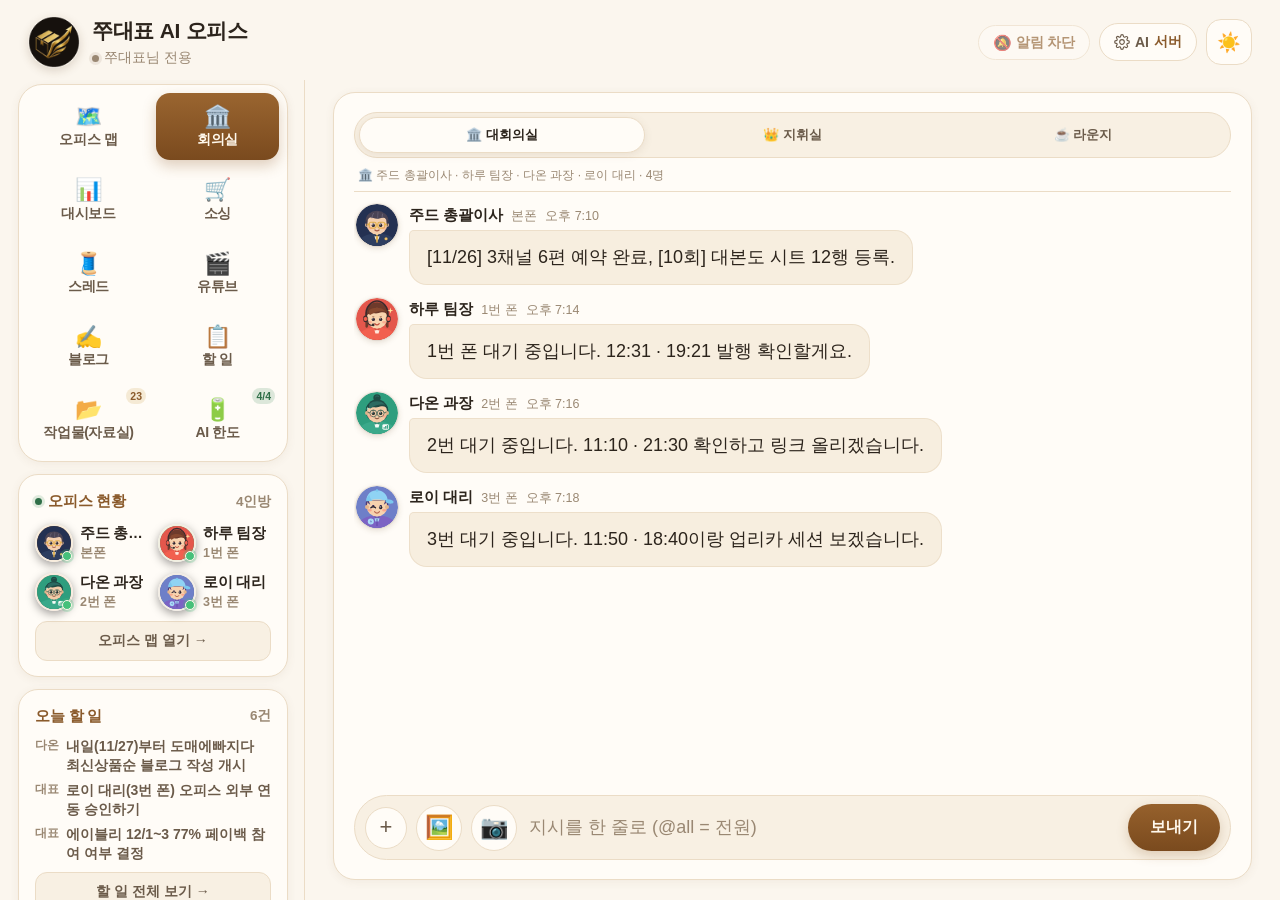
==== commit b15d20ca: "feat(office): 💬 읽음 상세 팝오버 · 🖼️ 사진·카메라 아이콘 확대 · 📂 자료실·🔋 AI 한도 탭 통일 · 🔤 글씨 확대 — app v42 / sw v36 / sty" ====
--- a/jju-office/index.html
+++ b/jju-office/index.html
@@ -13,7 +13,7 @@
 <link rel="manifest" href="manifest.json">
 <link rel="icon" type="image/png" sizes="32x32" href="icons/favicon-32.png">
 <link rel="apple-touch-icon" href="icons/apple-touch-icon.png">
-<link rel="stylesheet" href="styles.css?v=31">
+<link rel="stylesheet" href="styles.css?v=33">
 </head>
 <body>
 <div class="app" id="app">
@@ -60,8 +60,8 @@
     <button class="menu-item" data-view="youtube"><span class="menu-ico">🎬</span><span class="menu-label">유튜브</span></button>
     <button class="menu-item" data-view="blog"><span class="menu-ico">✍️</span><span class="menu-label">블로그</span></button>
     <button class="menu-item" data-view="tasks"><span class="menu-ico">📋</span><span class="menu-label">할 일</span></button>
-    <button class="menu-item menu-wide" data-view="deliverables"><span class="menu-ico">📂</span><span class="menu-label">작업물(자료실)</span><span class="menu-wide-badge" id="dlMenuBadge">0</span></button>
-    <button class="menu-item menu-wide menu-wide-quota" data-view="quota"><span class="menu-ico">🔋</span><span class="menu-label">AI 한도</span><span class="menu-wide-badge" id="quotaMenuBadge">4/4</span></button>
+    <button class="menu-item menu-extra" data-view="deliverables"><span class="menu-ico">📂</span><span class="menu-label">작업물(자료실)</span><span class="menu-wide-badge" id="dlMenuBadge">0</span></button>
+    <button class="menu-item menu-extra menu-extra-quota" data-view="quota"><span class="menu-ico">🔋</span><span class="menu-label">AI 한도</span><span class="menu-wide-badge" id="quotaMenuBadge">4/4</span></button>
   </nav>
 
   <!-- PC(1024px 이상)에서만 보이는 오피스 현황 패널 — 폰에서는 display:none -->
@@ -793,6 +793,6 @@
   };
 })();
 </script>
-<script src="app.js?v=40" defer></script>
+<script src="app.js?v=42" defer></script>
 </body>
 </html>
--- a/jju-office/styles.css
+++ b/jju-office/styles.css
@@ -217,6 +217,7 @@
 }
 
 .menu-item {
+  position: relative;          /* v42: 자료실·AI 한도 탭의 숫자 배지를 오른쪽 위에 얹기 위해 */
   display: flex;
   flex-direction: column;
   align-items: center;
@@ -487,8 +488,8 @@
   border: 1px solid rgba(235, 220, 198, .8);
   padding: 8px 12px;
   border-radius: 4px 16px 16px 16px;
-  font-size: 14.5px;
-  line-height: 1.5;
+  font-size: 15.5px;    /* v42: 말풍선 본문을 한 단계 더 (14.5 → 15.5) */
+  line-height: 1.55;
   white-space: pre-wrap;
   word-break: break-word;
   overflow-wrap: anywhere;
@@ -506,6 +507,117 @@
   border-radius: 16px 4px 16px 16px;
 }
 
+/* ── 말풍선 + 안 읽은 인원수 (v41) ───────────────────────────────
+   카카오톡처럼 말풍선 바깥쪽(보낸 사람 반대편)에 작은 노란 숫자를 붙입니다.
+   말풍선은 flex 항목이 되지만 폭·줄바꿈은 예전과 같습니다(0 1 auto + min-width:0). */
+.bubble-line {
+  display: flex;
+  align-items: flex-end;
+  gap: 5px;
+  max-width: 100%;
+  min-width: 0;
+}
+
+.bubble-line > .bubble { flex: 0 1 auto; min-width: 0; }
+
+/* 내가 보낸 글은 오른쪽 정렬이라 숫자가 말풍선 왼쪽에 옵니다 */
+.msg.boss .bubble-line { flex-direction: row-reverse; }
+
+.unread-count {
+  flex: none;
+  align-self: flex-end;
+  margin-bottom: 1px;
+  min-width: 17px;
+  padding: 1px 5px;
+  border-radius: 9px;
+  background: linear-gradient(160deg, #FFE388, #F2C13C);
+  color: #5A3A0C;
+  font-size: 10.5px;
+  font-weight: 800;
+  line-height: 15px;
+  text-align: center;
+  letter-spacing: -.2px;
+  font-variant-numeric: tabular-nums;
+  box-shadow: 0 1px 2px rgba(120, 80, 10, .22), inset 0 1px 0 rgba(255, 255, 255, .55);
+}
+
+.unread-count[hidden] { display: none; }
+
+/* v42: 배지는 눌러서 읽음 상세를 여는 작은 버튼입니다 */
+.unread-count { cursor: pointer; -webkit-tap-highlight-color: transparent; }
+.unread-count:focus-visible { outline: 2px solid var(--gold); outline-offset: 2px; }
+.unread-count.is-open { box-shadow: 0 0 0 2px rgba(199, 154, 59, .45), 0 1px 2px rgba(120, 80, 10, .22); }
+
+html[data-theme="dark"] .unread-count {
+  background: linear-gradient(160deg, #F2CB63, #D9A93A);
+  color: #3A2606;
+  box-shadow: 0 1px 3px rgba(0, 0, 0, .45), inset 0 1px 0 rgba(255, 255, 255, .35);
+}
+
+/* ── 읽음 상세 팝오버 (v42) ───────────────────────────────────
+   누가 읽었고 누가 아직 안 읽었는지 작게 보여 줍니다. 화면 위에 떠 있고(body 기준 고정),
+   바깥 클릭·Esc·스크롤·다시 그리기에서 닫힙니다. */
+.read-pop {
+  position: fixed;
+  z-index: 90;
+  min-width: 168px;
+  max-width: min(78vw, 260px);
+  padding: 9px 11px 8px;
+  background: var(--card);
+  border: 1px solid var(--line);
+  border-radius: 14px;
+  box-shadow: 0 10px 26px rgba(90, 60, 30, .2);
+  font-size: 12px;
+  line-height: 1.45;
+  color: var(--ink);
+}
+
+.read-pop-head {
+  margin: 0 0 5px;
+  font-size: 10.5px;
+  font-weight: 800;
+  letter-spacing: .2px;
+  color: var(--muted);
+}
+
+.read-pop-row {
+  display: flex;
+  gap: 6px;
+  margin: 0 0 3px;
+  align-items: flex-start;
+}
+
+.read-pop-row b {
+  flex: none;
+  width: 42px;
+  font-size: 11px;
+  font-weight: 800;
+  line-height: 1.5;
+}
+
+.read-pop-row.is-read b { color: var(--ok); }
+.read-pop-row.is-unread b { color: var(--gold); }
+
+.read-pop-names {
+  min-width: 0;
+  font-weight: 700;
+  color: var(--ink-2);
+  word-break: keep-all;
+  overflow-wrap: anywhere;
+}
+
+.read-pop-note { margin: 2px 0 0; color: var(--muted); font-weight: 600; }
+
+.read-pop-foot {
+  margin: 5px 0 0;
+  padding-top: 5px;
+  border-top: 1px dashed var(--line);
+  font-size: 10.5px;
+  color: var(--muted);
+}
+
+html[data-theme="dark"] .read-pop { box-shadow: 0 12px 30px rgba(0, 0, 0, .55); }
+
 .chat-empty {
   margin: auto;
   text-align: center;
@@ -550,7 +662,7 @@
   outline: none;
   background: transparent;
   color: var(--ink);
-  font-size: 14.5px;
+  font-size: 15.5px;    /* v42: 입력창도 한 단계 더 (14.5 → 15.5) */
   padding: 8px 2px;
 }
 
@@ -2106,41 +2218,33 @@
 
 html[data-theme="dark"] .sheet-rooms button.here { background: linear-gradient(180deg, #B98449, #95632F); color: #1A130D; }
 
-/* ---------------- 📂 작업물(자료실) ---------------- */
-.menu-item.menu-wide {
-  grid-column: 1 / -1;
-  flex-direction: row;
-  gap: 6px;
-  padding: 6px 4px 5px;
-  background: rgba(199, 154, 59, .09);
-  border: 1px solid rgba(199, 154, 59, .3);
-  border-radius: 12px;
-  color: var(--brown);
-  font-size: 12.5px;
-}
-
-.menu-item.menu-wide.active {
-  background: linear-gradient(180deg, #9A6530, #7A4A1E);
-  border-color: transparent;
-  color: #FFF8EC;
-}
-
-html[data-theme="dark"] .menu-item.menu-wide { background: rgba(217, 174, 85, .12); border-color: rgba(217, 174, 85, .34); color: var(--gold); }
-html[data-theme="dark"] .menu-item.menu-wide.active { background: linear-gradient(180deg, #B98449, #95632F); color: #1A130D; }
-
-.menu-wide-badge {
-  min-width: 18px;
-  padding: 0 5px;
+/* ---------------- 📂 작업물(자료실) · 🔋 AI 한도 — 아이콘 탭 카드 (v42) ----------------
+   v41까지는 두 칸을 다 쓰는 가로 막대였습니다. 이제 위쪽 4×2 메뉴와 똑같은
+   아이콘 탭 카드(아이콘 위 · 이름 아래)로 통일하고, 숫자만 오른쪽 위 작은 배지로 얹습니다.
+   좁은 폰에서는 이름이 한 줄에 들어가도록 두 칸씩 묶고, PC 와이드(1024px 이상) 2열 레일에서는
+   한 칸씩 설 수 있게 아래 PC 블록에서 grid-column 을 되돌립니다. */
+.menu-item.menu-extra {
+  grid-column: span 2;
+}
+
+.menu-item.menu-extra .menu-label { letter-spacing: -.4px; }
+
+.menu-item.menu-extra .menu-wide-badge {
+  position: absolute;
+  top: 2px;
+  right: 4px;
+  min-width: 16px;
+  padding: 0 4px;
   border-radius: 999px;
   background: rgba(199, 154, 59, .18);
   color: var(--brown);
-  font-size: 10.5px;
+  font-size: 9.5px;
   font-weight: 800;
-  line-height: 16px;
+  line-height: 14px;
   text-align: center;
 }
 
-.menu-item.menu-wide.active .menu-wide-badge { background: rgba(255, 248, 236, .26); color: #FFF8EC; }
+.menu-item.menu-extra.active .menu-wide-badge { background: rgba(255, 248, 236, .26); color: #FFF8EC; }
 
 .dl-hero {
   background: linear-gradient(150deg, #FFFBF3, #F4E3CA 82%);
@@ -2475,12 +2579,11 @@
 .chip-danger { background: rgba(160, 58, 42, .14); color: var(--danger); }
 html[data-theme="dark"] .chip-danger { background: rgba(224, 133, 115, .18); }
 
-.menu-item.menu-wide-quota { background: rgba(63, 138, 91, .1); border-color: rgba(63, 138, 91, .3); color: var(--ok); }
-.menu-item.menu-wide-quota.active { background: linear-gradient(180deg, #3F8A5B, #2F6F48); border-color: transparent; color: #FFF8EC; }
-html[data-theme="dark"] .menu-item.menu-wide-quota { background: rgba(124, 199, 154, .12); border-color: rgba(124, 199, 154, .32); color: var(--ok); }
-html[data-theme="dark"] .menu-item.menu-wide-quota.active { background: linear-gradient(180deg, #4C9B6C, #35714D); color: #10160F; }
-.menu-item.menu-wide-quota .menu-wide-badge { background: rgba(63, 138, 91, .18); color: var(--ok); }
-.menu-item.menu-wide-quota.active .menu-wide-badge { background: rgba(255, 248, 236, .26); color: #FFF8EC; }
+/* 🔋 AI 한도 탭의 숫자 배지만 초록 계열로 구분합니다(카드 모양은 위 메뉴와 동일) */
+.menu-item.menu-extra-quota .menu-wide-badge { background: rgba(63, 138, 91, .18); color: var(--ok); }
+.menu-item.menu-extra-quota.active .menu-wide-badge { background: rgba(255, 248, 236, .26); color: #FFF8EC; }
+html[data-theme="dark"] .menu-item.menu-extra-quota .menu-wide-badge { background: rgba(124, 199, 154, .2); }
+html[data-theme="dark"] .menu-item.menu-extra-quota.active .menu-wide-badge { background: rgba(255, 248, 236, .26); color: #FFF8EC; }
 
 .quota-hero {
   background: linear-gradient(150deg, #F7FBF5, #DFEEE2 82%);
@@ -2673,14 +2776,14 @@
 
 /* 입력창 안의 🖼️ 사진 · 📷 카메라 버튼 */
 .pic-btn {
-  width: 32px;
-  height: 32px;
+  width: 40px;
+  height: 40px;
   flex: none;
   border-radius: 50%;
   border: 1px solid var(--line);
   background: var(--card);
   color: var(--ink-2);
-  font-size: 15px;
+  font-size: 20px;     /* v42: 이모지를 한눈에 띄고 누르기 편하게 (32px/15px → 40px/20px) */
   line-height: 1;
   display: grid;
   place-items: center;
@@ -2832,8 +2935,10 @@
 .photo-actions .btn { flex: 1; text-align: center; text-decoration: none; }
 
 @media (max-width: 359px) {
-  .pic-btn { width: 29px; height: 29px; font-size: 14px; }
-  .composer { gap: 5px; }
+  /* 360px 이하에서도 한 줄을 지키려고 사진·카메라 버튼만 살짝 줄입니다(그래도 v41보다 큽니다) */
+  .pic-btn { width: 34px; height: 34px; font-size: 17px; }
+  .plus-btn { width: 34px; height: 34px; font-size: 18px; }
+  .composer { gap: 5px; padding: 6px; }
   .send-btn { padding: 10px 12px; font-size: 13px; }
   .bubble-photo { max-width: 180px; }
 }
@@ -3109,9 +3214,10 @@
   .menu-grid { gap: 6px; padding: 8px; border-radius: 24px; }
   .menu-item { padding: 11px 2px; font-size: 14px; }
   .menu-item .menu-ico { font-size: 22px; }
-  .menu-item.menu-wide { padding: 9px 6px; font-size: 14px; gap: 7px; }
-  .menu-item.menu-wide .menu-ico { font-size: 19px; }
-  .menu-wide-badge { min-width: 21px; font-size: 12px; line-height: 18px; }
+  /* PC 2열 레일 — 네 칸 그리드가 아니라 두 칸이라 모두 한 칸씩 서고, 이름도 그대로 들어갑니다 */
+  .menu-item.menu-extra { grid-column: auto; }
+  .menu-item.menu-extra .menu-ico { font-size: 22px; }
+  .menu-item.menu-extra .menu-wide-badge { min-width: 18px; font-size: 10.5px; line-height: 16px; }
 
   /* ---------- 공통 카드 ---------- */
   .card { padding: 19px 20px; border-radius: 22px; margin-bottom: 13px; }
@@ -3134,7 +3240,7 @@
   .msg-head { gap: 8px; margin-bottom: 4px; }
   .msg-name { font-size: 15px; }
   .msg-device, .msg-time { font-size: 12.5px; }
-  .bubble { padding: 12px 17px; font-size: 17px; line-height: 1.62; border-radius: 5px 18px 18px 18px; }
+  .bubble { padding: 12px 17px; font-size: 18px; line-height: 1.62; border-radius: 5px 18px 18px 18px; }
   .msg.boss .bubble { border-radius: 18px 5px 18px 18px; }
   #view-office.active .msg-main,
   #view-office.active .msg.boss .msg-main { max-width: min(80%, 1000px); }
@@ -3143,12 +3249,14 @@
   .bubble-photo img { max-height: 280px; }
   .bubble-note { font-size: 12px; }
   .bubble-photo-tag { font-size: 11.5px; padding: 3px 9px; }
+  /* 안 읽은 인원수 배지도 PC 글씨 크기에 맞춰 조금 키웁니다(v41) */
+  .unread-count { min-width: 19px; padding: 1px 5px; font-size: 12px; line-height: 17px; }
 
   /* 입력창 · 사진 버튼 · 전송 */
   .composer { gap: 9px; padding: 8px 10px; }
   .plus-btn { width: 42px; height: 42px; font-size: 22px; }
-  .pic-btn { width: 38px; height: 38px; font-size: 17px; }
-  .composer input { font-size: 17px; padding: 10px 3px; }
+  .pic-btn { width: 46px; height: 46px; font-size: 23px; }
+  .composer input { font-size: 18px; padding: 10px 3px; }
   .send-btn { padding: 13px 22px; font-size: 16px; }
   .mention-menu { min-width: 220px; }
   .mention-menu button { padding: 11px 13px; font-size: 15px; }
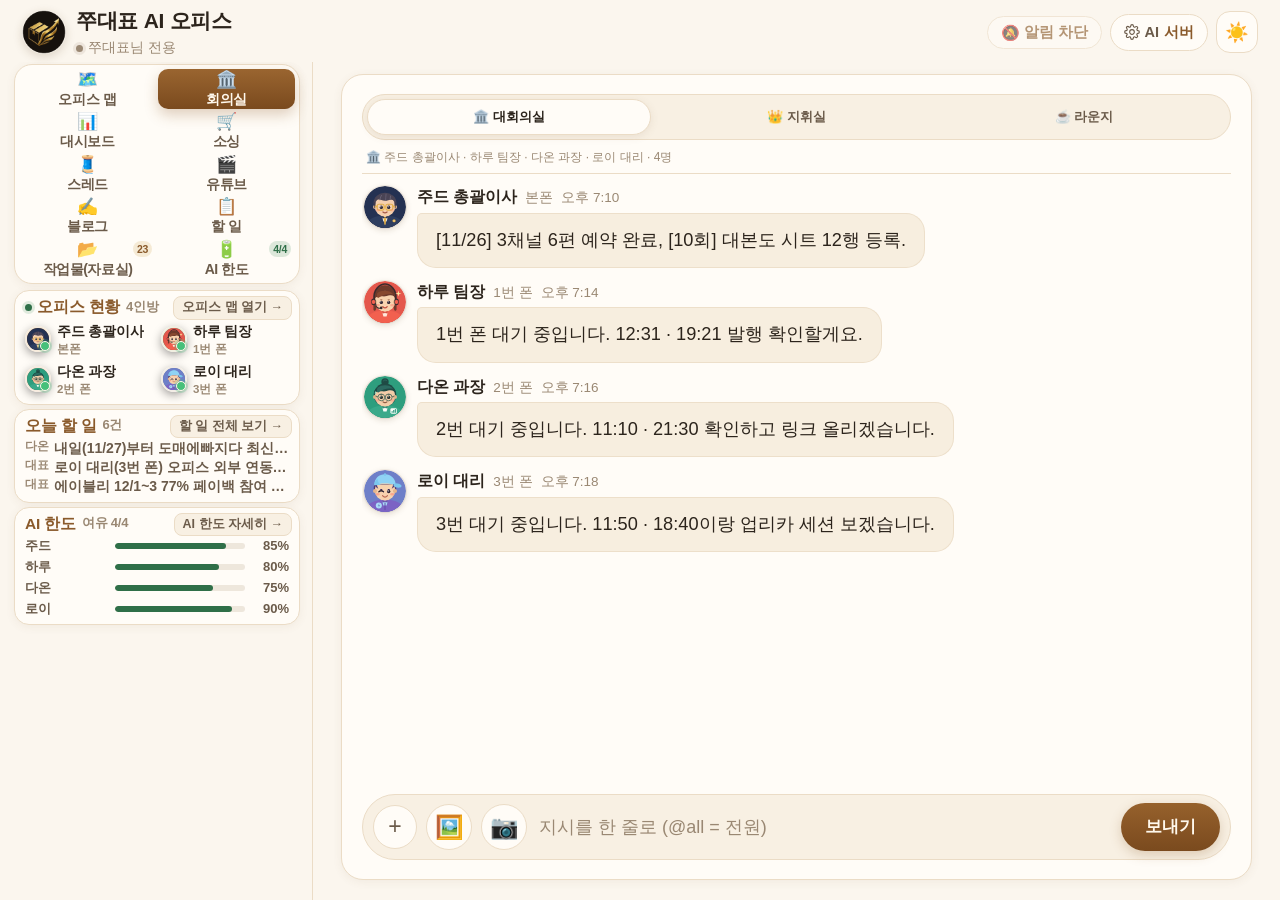
==== commit 2417158f: "feat(office): 🖥️ 13.3형 한 화면 — 왼쪽 레일 스크롤 0(가로 2열 탭 압축·카드 버튼 우상단·할 일 1줄) + 글씨 확대 — app v43 / sw v37 / " ====
--- a/jju-office/index.html
+++ b/jju-office/index.html
@@ -13,7 +13,7 @@
 <link rel="manifest" href="manifest.json">
 <link rel="icon" type="image/png" sizes="32x32" href="icons/favicon-32.png">
 <link rel="apple-touch-icon" href="icons/apple-touch-icon.png">
-<link rel="stylesheet" href="styles.css?v=33">
+<link rel="stylesheet" href="styles.css?v=34">
 </head>
 <body>
 <div class="app" id="app">
@@ -793,6 +793,6 @@
   };
 })();
 </script>
-<script src="app.js?v=42" defer></script>
+<script src="app.js?v=43" defer></script>
 </body>
 </html>
--- a/jju-office/styles.css
+++ b/jju-office/styles.css
@@ -3572,3 +3572,175 @@
   .update-banner .update-later { width: 28px; height: 28px; font-size: 13px; }
   body.has-update .app { padding-top: calc(74px + env(safe-area-inset-top)); }
 }
+
+/* ════════════════════════════════════════════════════════════
+   🖥️ 13.3형 한 화면 압축 (v43 · styles v34)
+   ────────────────────────────────────────────────────────────
+   · 다온 과장(v42 패키지)의 "왼쪽 레일 스크롤 0" 압축을 v42 기능 위에 얹었습니다.
+     여백을 줄여 한 화면에 넣고, 글씨는 오히려 한 단계 더 키웠습니다.
+   · 단, 📂 작업물(자료실) · 🔋 AI 한도 는 v42 에서 상단 메뉴와 똑같은
+     아이콘 탭(아이콘 위 · 이름 아래, PC 2열)으로 통일한 그 형태를 그대로 두고
+     높이만 줄였습니다. 두 칸짜리 가로 막대로 되돌리지 않습니다.
+   · 1023px 이하(폰·태블릿)는 이 블록의 영향을 받지 않습니다.
+   ════════════════════════════════════════════════════════════ */
+
+@media (min-width: 1024px) {
+  /* ---------- 상단 바 슬림화 ---------- */
+  .topbar { padding: 6px 22px 4px; }
+  .brand { gap: 10px; }
+  .brand-mark { width: 44px; height: 44px; }
+  .brand-text h1 { font-size: 21px; }
+  .brand-sub { font-size: 13.5px; }
+  .topbar-actions { gap: 8px; }
+  .push-btn { padding: 8px 13px; font-size: 14.5px; }
+  .push-btn .push-ico { font-size: 15px; }
+  .server-pill { padding: 8px 13px; font-size: 14.5px; }
+  .theme-btn { width: 42px; height: 42px; border-radius: 14px; font-size: 19px; }
+
+  /* ---------- 왼쪽 레일 ---------- */
+  .app { grid-template-columns: 312px minmax(0, 1fr); }
+
+  .side-col {
+    padding: 2px 12px 8px 14px;
+    gap: 6px;
+    overflow-y: auto;              /* 넘칠 때만 스크롤 — 13.3형에서는 생기지 않습니다 */
+  }
+
+  /* 메뉴 10칸 — v42 의 아이콘 탭(아이콘 위·이름 아래) 그대로, 위아래 여백만 압축.
+     자료실·AI 한도도 같은 탭 형태로 두 칸 중 한 칸씩 서고, 숫자만 오른쪽 위 배지. */
+  .menu-grid {
+    grid-template-columns: repeat(2, minmax(0, 1fr));
+    gap: 2px;
+    margin: 0;
+    padding: 4px;
+    border-radius: 18px;
+  }
+  .menu-item {
+    flex-direction: column;
+    justify-content: center;
+    gap: 1px;
+    min-height: 0;
+    padding: 2px 2px;
+    border-radius: 10px;
+    font-size: 14px;
+    letter-spacing: -.3px;
+  }
+  .menu-item .menu-ico { font-size: 17px; line-height: 1.1; }
+  .menu-item .menu-label { line-height: 1.2; }
+  .menu-item.menu-extra {
+    grid-column: auto;
+    justify-content: center;
+    gap: 1px;
+    padding: 2px 2px;
+    border-radius: 10px;
+    font-size: 14px;
+  }
+  .menu-item.menu-extra .menu-ico { font-size: 17px; line-height: 1.1; }
+  .menu-item.menu-extra .menu-label { letter-spacing: -.45px; }
+  .menu-wide-badge {
+    top: 1px;
+    right: 2px;
+    min-width: 15px;
+    padding: 0 4px;
+    font-size: 9.5px;
+    line-height: 13px;
+  }
+
+  /* 오피스 현황 카드 3장 — 여백 압축 + [자세히] 버튼을 카드 오른쪽 위로 */
+  .pc-side { gap: 4px; }
+  .pc-side-card { position: relative; padding: 6px 10px 6px; border-radius: 15px; }
+
+  .pc-side-head {
+    gap: 5px;
+    margin: 0 0 4px;
+    padding-right: 74px;           /* 오른쪽 위 버튼 자리 */
+    font-size: 15.5px;
+    line-height: 1.25;
+  }
+  .pc-side-head b { margin-left: 1px; font-size: 13px; }
+
+  .pc-more {
+    position: absolute;
+    top: 5px;
+    right: 7px;
+    width: auto;
+    margin: 0;
+    padding: 3px 8px;
+    border-radius: 8px;
+    font-size: 12.5px;
+    line-height: 1.25;
+  }
+
+  .pc-crew { grid-template-columns: repeat(2, minmax(0, 1fr)); gap: 3px 8px; }
+  .pc-crew .map-avatar { width: 26px; height: 26px; }
+  .pc-crew li { gap: 6px; }
+  .pc-crew-txt b { font-size: 14px; }
+  .pc-crew-txt span { font-size: 11.5px; }
+
+  .pc-tasks { gap: 1px; }
+  .pc-tasks li {
+    gap: 5px;
+    font-size: 14px;
+    line-height: 1.3;
+    white-space: nowrap;
+    overflow: hidden;              /* 제목이 길어도 한 줄 — 카드 높이가 고정됩니다 */
+  }
+  .pc-tasks li > span:last-child { overflow: hidden; text-overflow: ellipsis; }
+  .pc-tasks li .pc-task-owner { font-size: 11.5px; }
+  .pc-empty { font-size: 13.5px; line-height: 1.3; }
+
+  .pc-quota { gap: 2px; }
+  .pc-quota-row { gap: 6px; font-size: 13px; }
+  .pc-quota-row .pc-quota-name { width: 84px; }
+  .pc-quota-bar { height: 6px; }
+  .pc-quota-pct { width: 38px; }
+
+  /* ---------- 오른쪽 화면: 글씨 한 단계 더 크게 ---------- */
+  html, body { font-size: 17px; }
+  .app { font-size: 17px; }
+
+  .card-head { margin-bottom: 11px; }
+  .card-head h3 { font-size: 19.5px; }
+
+  /* 💬 회의실 */
+  .msg-name { font-size: 15.5px; }
+  .msg-device, .msg-time { font-size: 13.5px; }
+  .bubble {
+    font-size: 18.2px;
+    line-height: 1.6;
+    padding: 12px 18px;
+    border-radius: 5px 19px 19px 19px;
+  }
+  .msg.boss .bubble { border-radius: 19px 5px 19px 19px; }
+  .chat-empty { font-size: 16px; }
+  .unread-count { min-width: 21px; padding: 1px 6px; font-size: 13px; line-height: 18px; }
+
+  /* 입력창 — 🖼️ 사진 · 📷 카메라 아이콘은 v42 크기(46px/23px) 그대로 둡니다. */
+  .composer input { font-size: 18px; }
+  .send-btn { padding: 13px 24px; font-size: 16.5px; }
+  .plus-btn { width: 44px; height: 44px; font-size: 23px; }
+
+  /* 🗺️ 오피스 맵 — 구역·캐릭터 이름표 */
+  .zone-tag { padding: 6px 11px; font-size: 16px; }
+  .zone-tag small { font-size: 12.5px; }
+  .map-name { padding: 2px 9px; font-size: 14.5px; }
+  .map-bubble { max-width: 196px; padding: 7px 11px; }
+  .bub-txt { max-width: 196px; font-size: 14px; }
+  .map-legend { font-size: 14px; }
+  .map-stat-status { font-size: 14px; }
+  .map-summary { font-size: 14.5px; }
+
+  /* 📋 할 일 · 공통 목록 */
+  .todo-text { font-size: 17px; }
+  .status-body b { font-size: 16.5px; }
+  .status-body p { font-size: 14.5px; }
+  .ask-list b { font-size: 16.5px; }
+  .ask-list span { font-size: 14.5px; }
+  .dot-list li { font-size: 16px; }
+  .chip { font-size: 13.5px; }
+  .muted-note { font-size: 15px; }
+}
+
+@media (min-width: 1440px) {
+  .app { grid-template-columns: 336px minmax(0, 1fr); }
+}
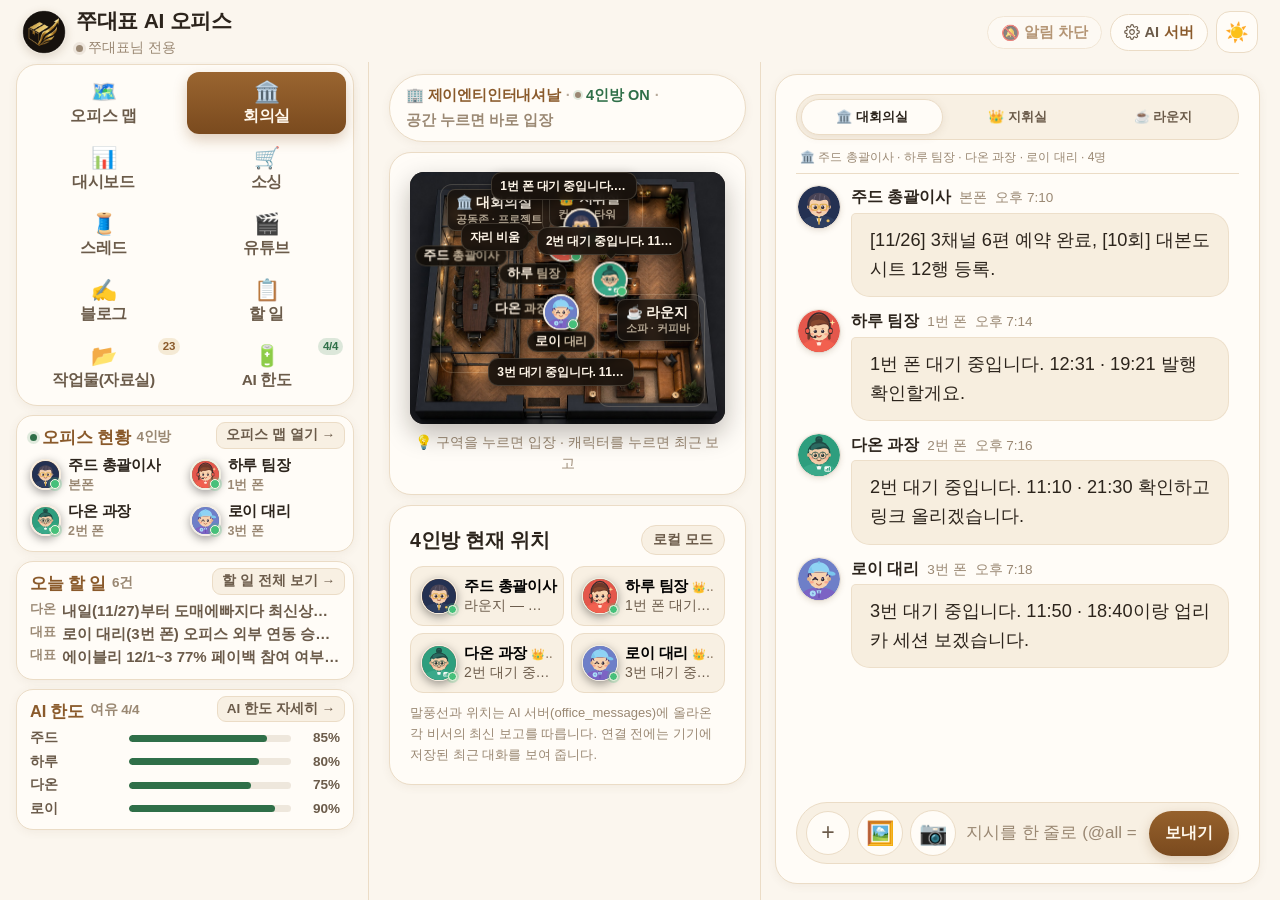
==== commit 58433e3d: "feat(office): 🖥️ PC 2단 배치(왼쪽 오피스 맵+4인방 · 오른쪽 대회의실) · 🔤 사이드바 폭·글씨 확대 — app v44 / sw v38 / styles v35 " ====
--- a/jju-office/index.html
+++ b/jju-office/index.html
@@ -13,7 +13,7 @@
 <link rel="manifest" href="manifest.json">
 <link rel="icon" type="image/png" sizes="32x32" href="icons/favicon-32.png">
 <link rel="apple-touch-icon" href="icons/apple-touch-icon.png">
-<link rel="stylesheet" href="styles.css?v=34">
+<link rel="stylesheet" href="styles.css?v=35">
 </head>
 <body>
 <div class="app" id="app">
@@ -793,6 +793,6 @@
   };
 })();
 </script>
-<script src="app.js?v=43" defer></script>
+<script src="app.js?v=44" defer></script>
 </body>
 </html>
--- a/jju-office/styles.css
+++ b/jju-office/styles.css
@@ -3744,3 +3744,177 @@
 @media (min-width: 1440px) {
   .app { grid-template-columns: 336px minmax(0, 1fr); }
 }
+
+/* ════════════════════════════════════════════════════════════
+   🖥️ PC 2단 배치 · 사이드바 확대 (v44 · styles v35)
+   ────────────────────────────────────────────────────────────
+   ① 1280px 이상에서 '오피스 맵'·'회의실'을 볼 때는 메인을 두 단으로 나눠
+      왼쪽 [오피스 맵 → 그 아래 4인방 배치 카드] / 오른쪽 [대회의실 채팅]을
+      동시에 보여 줍니다. (.app.pc-split — app.js 가 1280px 이상 + 그 두 탭일 때만 붙임)
+      · 왼쪽은 세로 한 줄로 쌓입니다 — 평면도가 위, 4인방(오피스 현황) 카드가 아래.
+        (v43 까지 PC 에서는 평면도 오른쪽에 나란히 서 있던 카드들입니다.)
+      · 오른쪽 채팅창은 지휘실/라운지 탭 전환·말풍선·읽음 배지·상세 팝오버·
+        입력창·사진/카메라·클립보드 붙여넣기까지 v43 그대로 동작합니다.
+   ② 1279px 이하(폰·태블릿·좁은 창)는 이 블록의 영향을 받지 않고,
+      지금처럼 탭으로 오피스 맵 / 회의실을 오갑니다.
+   ③ 사이드바는 v43 13.3형 압축에서 줄였던 폭·글씨를 복구해 키웠습니다
+      (1024~1279: 360px · 1280~1439: 368px · 1440px~: 380px).
+   ════════════════════════════════════════════════════════════ */
+@media (min-width: 1024px) {
+  /* ---------- ③ 왼쪽 레일 폭 복구 ---------- */
+  .app { grid-template-columns: 360px minmax(0, 1fr); }
+
+  /* 오피스 맵은 PC 에서도 세로 한 줄 — 평면도가 위, 4인방(오피스 현황) 카드가 아래.
+     (v43 까지는 오른쪽에 나란히 서서 평면도가 300px 안팎으로 뭉개졌는데,
+      레일이 넓어진 만큼 평면도를 뷰 폭 전체로 키우고 카드를 아래로 내렸습니다.) */
+  #view-map.active {
+    display: block;
+    padding: 12px 22px 20px;
+    overflow-y: auto;
+  }
+  #view-map.active > * { margin-bottom: 10px; }
+  #view-map.active .map-card { padding: 8px; }
+  #view-map.active .map-bar { padding: 13px 15px; }
+  #view-map.active .map-status { grid-template-columns: repeat(2, minmax(0, 1fr)); gap: 8px; }
+  #view-map.active .map-stat { padding: 10px; }
+
+  .side-col { padding: 2px 14px 12px 16px; gap: 9px; }
+
+  /* 메뉴는 v42 의 아이콘 탭(아이콘 위·이름 아래) 그대로, 크기만 복구 */
+  .menu-grid { gap: 4px; padding: 7px; border-radius: 21px; }
+  .menu-item,
+  .menu-item.menu-extra {
+    gap: 2px;
+    padding: 8px 2px;
+    border-radius: 12px;
+    font-size: 15.5px;
+  }
+  .menu-item .menu-ico,
+  .menu-item.menu-extra .menu-ico { font-size: 21px; line-height: 1.15; }
+  .menu-item .menu-label { line-height: 1.28; letter-spacing: -.4px; }
+  .menu-item.menu-extra .menu-label { letter-spacing: -.5px; }
+  .menu-wide-badge,
+  .menu-item.menu-extra .menu-wide-badge {
+    /* 병합 보정: v44 원본은 .menu-wide-badge 만 적어 두어
+       위쪽 @media 의 .menu-item.menu-extra .menu-wide-badge(10.5px·18px)가
+       특이도로 이겨 숫자 배지가 작은 채로 남았습니다. 같은 값을 특이도까지 맞춰 적용합니다. */
+    top: 2px;
+    right: 3px;
+    min-width: 20px;
+    padding: 0 5px;
+    font-size: 11.5px;
+    line-height: 17px;
+  }
+
+  /* 오피스 현황 · 오늘 할 일 · AI 한도 카드 글씨 복구·확대 */
+  .pc-side { gap: 9px; }
+  .pc-side-card { padding: 11px 13px; border-radius: 17px; }
+  .pc-side-head { gap: 5px; margin: 0 0 7px; padding-right: 84px; font-size: 16.5px; }
+  .pc-side-head b { font-size: 13.5px; }
+  .pc-more { top: 6px; right: 8px; padding: 4px 9px; border-radius: 9px; font-size: 13.5px; }
+  .pc-crew { gap: 6px 9px; }
+  .pc-crew .map-avatar { width: 31px; height: 31px; }
+  .pc-crew li { gap: 7px; }
+  .pc-crew-txt b { font-size: 15px; }
+  .pc-crew-txt span { font-size: 12.5px; }
+  .pc-tasks { gap: 3px; }
+  .pc-tasks li { gap: 6px; font-size: 15px; line-height: 1.35; }
+  .pc-tasks li .pc-task-owner { font-size: 12.5px; }
+  .pc-empty { font-size: 14.5px; }
+  .pc-quota { gap: 4px; }
+  .pc-quota-row { gap: 7px; font-size: 13.5px; }
+  .pc-quota-row .pc-quota-name { width: 92px; }
+  .pc-quota-bar { height: 7px; }
+  .pc-quota-pct { width: 42px; }
+}
+
+/* ---------- ① 1280px 이상 — 오피스 맵 + 대회의실 2단 ---------- */
+@media (min-width: 1280px) {
+  .app { grid-template-columns: 368px minmax(0, 1fr); }
+
+  .app.pc-split main {
+    display: grid;
+    /* 오른쪽 채팅창은 입력창(+, 사진, 카메라, 보내기)이 한 줄에 들어가는 520px 을 보장 */
+    grid-template-columns: minmax(0, 1fr) minmax(520px, 1.12fr);
+    align-items: stretch;
+    min-height: 0;
+    overflow: hidden;
+  }
+
+  /* 왼쪽 단 — 오피스 맵 위, 4인방 배치 카드 아래 (세로 한 줄) */
+  .app.pc-split #view-map,
+  .app.pc-split #view-map.active {
+    display: block;
+    padding: 12px 14px 18px 20px;
+    overflow-y: auto;
+    overscroll-behavior: contain;
+  }
+  .app.pc-split #view-map > * { margin-bottom: 10px; }
+
+  /* 오른쪽 단 — 대회의실 채팅창 (v43 기능 그대로) */
+  .app.pc-split #view-office,
+  .app.pc-split #view-office.active {
+    display: flex;
+    flex-direction: column;
+    min-width: 0;
+    padding: 12px 20px 16px 14px;
+    overflow: hidden;
+    border-left: 1px solid var(--line);
+  }
+  .app.pc-split #view-office .meeting-card { flex: 1; min-height: 0; margin: 0; }
+  .app.pc-split #view-office .msg-main,
+  .app.pc-split #view-office .msg.boss .msg-main { max-width: min(90%, 640px); }
+  /* 입력창이 좁은 2단에서도 한 줄 — 간격·보내기 버튼만 살짝 조입니다(🖼️46·📷46 그대로) */
+  .app.pc-split #view-office .composer { gap: 7px; padding: 7px 9px; }
+  .app.pc-split #view-office .composer input { font-size: 17px; }
+  .app.pc-split #view-office .send-btn { padding: 12px 16px; font-size: 16px; }
+
+  /* 방금 누른 쪽(오피스 맵 / 회의실)을 1.1초 강조 — 포커스가 어디로 갔는지 바로 보이게 */
+  .app.pc-split #view-map.col-pulse,
+  .app.pc-split #view-office.col-pulse { animation: pcColPulse 1.1s ease-out; }
+}
+
+@keyframes pcColPulse {
+  0% { box-shadow: inset 0 0 0 3px rgba(199, 154, 59, .5); }
+  100% { box-shadow: inset 0 0 0 3px rgba(199, 154, 59, 0); }
+}
+
+@media (min-width: 1440px) {
+  .app { grid-template-columns: 380px minmax(0, 1fr); }
+}
+
+/* 세로가 짧은 13.3형 노트북(1366×768 등) — 글씨는 그대로 두고 여백만 조금 더 조입니다 */
+@media (min-width: 1024px) and (max-height: 820px) {
+  .side-col { gap: 6px; padding: 2px 13px 8px 15px; }
+  .menu-item,
+  .menu-item.menu-extra { padding: 5px 2px; }
+  .menu-item .menu-ico,
+  .menu-item.menu-extra .menu-ico { font-size: 20px; }
+  .pc-side { gap: 6px; }
+  .pc-side-card { padding: 8px 12px; }
+  .pc-side-head { margin-bottom: 5px; }
+  .pc-more { top: 5px; padding: 3px 9px; }
+  .pc-tasks li { font-size: 14.5px; }
+  .pc-crew-txt span,
+  .pc-tasks li .pc-task-owner { font-size: 12px; }
+}
+
+/* 2단으로 좁아진 맵 칼럼(1280~1439) — 평면도 위 이름표·말풍선을 한 단계 줄여 겹침을 줄입니다.
+   (1440px 이상에서는 v43 의 PC 크기 그대로) */
+@media (min-width: 1280px) and (max-width: 1439px) {
+  .app.pc-split #view-map .map-avatar { width: 36px; height: 36px; font-size: 14px; }
+  .app.pc-split #view-map .map-name { padding: 1px 7px; font-size: 12.5px; }
+  .app.pc-split #view-map .map-bubble { max-width: 146px; padding: 5px 8px; border-radius: 10px; }
+  .app.pc-split #view-map .bub-txt { max-width: 146px; font-size: 12px; }
+  .app.pc-split #view-map .zone-tag { padding: 4px 8px; font-size: 13.5px; border-radius: 8px; }
+  .app.pc-split #view-map .zone-tag small { font-size: 10.5px; }
+}
+
+/* 2단에서 1440~1599px — 이름표·말풍선을 조금만 줄여 평면도 위 겹침을 덜어 줍니다 */
+@media (min-width: 1440px) and (max-width: 1599px) {
+  .app.pc-split #view-map .map-bubble { max-width: 172px; padding: 6px 9px; }
+  .app.pc-split #view-map .bub-txt { max-width: 172px; font-size: 13px; }
+  .app.pc-split #view-map .map-name { font-size: 13.5px; }
+  .app.pc-split #view-map .zone-tag { font-size: 15px; }
+  .app.pc-split #view-map .zone-tag small { font-size: 11.5px; }
+}
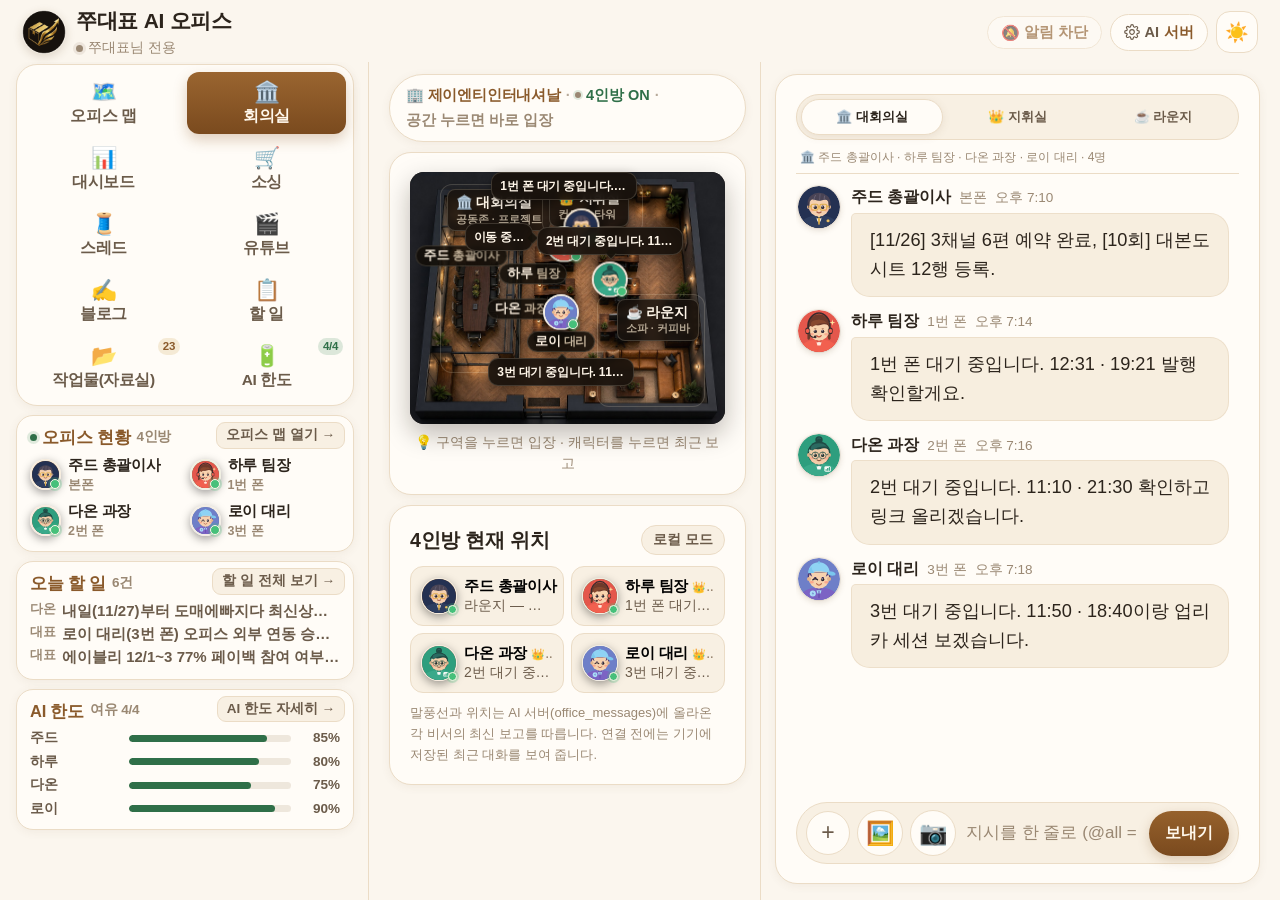
==== commit dbfcc0a3: "feat(office): 📐 13.3형(1280×680·1366×768) 세로 무스크롤 — 레일·왼쪽 단 여백만 조여 한 화면(글씨 그대로) — app v45 / sw v39 / " ====
--- a/jju-office/index.html
+++ b/jju-office/index.html
@@ -13,7 +13,7 @@
 <link rel="manifest" href="manifest.json">
 <link rel="icon" type="image/png" sizes="32x32" href="icons/favicon-32.png">
 <link rel="apple-touch-icon" href="icons/apple-touch-icon.png">
-<link rel="stylesheet" href="styles.css?v=35">
+<link rel="stylesheet" href="styles.css?v=36">
 </head>
 <body>
 <div class="app" id="app">
@@ -793,6 +793,6 @@
   };
 })();
 </script>
-<script src="app.js?v=44" defer></script>
+<script src="app.js?v=45" defer></script>
 </body>
 </html>
--- a/jju-office/styles.css
+++ b/jju-office/styles.css
@@ -3918,3 +3918,72 @@
   .app.pc-split #view-map .zone-tag { font-size: 15px; }
   .app.pc-split #view-map .zone-tag small { font-size: 11.5px; }
 }
+
+/* ════════════════════════════════════════════════════════════
+   📐 v45 — 13.3형 짧은 화면(1366×768 · 1280×680) 세로 무스크롤
+   ────────────────────────────────────────────────────────────
+   v44 에서 2단 배치·사이드바 확대는 큰 화면(1440×900)에서 잘 맞았지만,
+   세로가 짧은 13.3형(1280×680)에서는 ① 왼쪽 레일이 86px 스크롤되고
+   ② 왼쪽 단(평면도 + 4인방 현재 위치)이 118px 모자라 4인방 카드 아래가
+   잘렸습니다. 1366×768 도 왼쪽 단이 48px 모자랐습니다.
+   · 글씨 크기(사이드바 15.5px · 말풍선 18.2px · 카드 제목)는 그대로 두고
+     여백·줄간·카드 패딩만 조여 '스크롤 0 / 잘림 0'을 만듭니다.
+   · 1440×900 은 두 블록 모두 범위 밖이라 v44 그대로입니다.
+   ════════════════════════════════════════════════════════════ */
+
+/* ① 세로 790px 이하(1366×768·1280×720 등) — 2단일 때 왼쪽 단 여백만 살짝 조임.
+      (왼쪽 레일은 v44 에서 이 높이에 이미 스크롤 0 이라 건드리지 않습니다) */
+@media (min-width: 1280px) and (max-height: 790px) {
+  .app.pc-split #view-map,
+  .app.pc-split #view-map.active { padding: 10px 12px 10px 18px; }
+  .app.pc-split #view-map > * { margin-bottom: 8px; }
+  .app.pc-split #view-map .map-card { padding: 6px; }
+  .app.pc-split #view-map .map-legend { margin: 6px 2px 0; font-size: 13px; }
+  .app.pc-split #view-map .map-bar { padding: 10px 12px; }
+  .app.pc-split #view-map .map-bar .card-head { margin-bottom: 7px; }
+  .app.pc-split #view-map .map-bar .card-head h3 { font-size: 17.5px; }
+  .app.pc-split #view-map .map-status { gap: 6px; }
+  .app.pc-split #view-map .map-stat { padding: 7px; }
+  .app.pc-split #view-map .map-stat-status { font-size: 13px; }
+  .app.pc-split #view-map .tiny-note { margin-top: 7px; font-size: 12.5px; line-height: 1.45; }
+  .app.pc-split #view-map .map-summary { padding: 8px 12px; }
+}
+
+/* ② 세로 720px 이하(1280×680 13.3형) — 왼쪽 레일 + 왼쪽 단을 함께 조여 한 화면 완성 */
+@media (min-width: 1024px) and (max-height: 720px) {
+  /* ── 왼쪽 레일: 메뉴 아이콘 탭(2열×5줄)은 그대로, 항목 여백·줄간만 조임 ── */
+  .side-col { gap: 4px; padding: 0 12px 4px 14px; }
+  .side-col .menu-grid { gap: 3px; padding: 5px; border-radius: 19px; }
+  .side-col .menu-item,
+  .side-col .menu-item.menu-extra { padding: 3px 1px; gap: 1px; }
+  .side-col .menu-item .menu-ico,
+  .side-col .menu-item.menu-extra .menu-ico { font-size: 18.5px; line-height: 1.1; }
+  .side-col .menu-item .menu-label { line-height: 1.2; }
+
+  /* ── 오피스 현황 / 오늘 할 일 / AI 한도 카드: 패딩·간격·아바타만 미세 조정 ── */
+  .side-col .pc-side { gap: 4px; }
+  .side-col .pc-side-card { padding: 6px 11px; }
+  .side-col .pc-side-head { margin: 0 0 3px; padding-right: 78px; }
+  .side-col .pc-more { margin-top: 5px; padding: 3px 8px; }
+  .side-col .pc-crew { gap: 4px 9px; }
+  .side-col .pc-crew .map-avatar { width: 28px; height: 28px; }
+  .side-col .pc-crew-txt b { line-height: 1.2; }
+  .side-col .pc-tasks { gap: 2px; }
+  .side-col .pc-quota { gap: 3px; }
+
+  /* ── 왼쪽 단(2단에서 평면도 + 4인방 현재 위치) ── */
+  .app.pc-split #view-map,
+  .app.pc-split #view-map.active { padding: 8px 10px 8px 16px; }
+  .app.pc-split #view-map > * { margin-bottom: 6px; }
+  .app.pc-split #view-map .map-summary { padding: 6px 11px; font-size: 13.5px; gap: 4px; }
+  .app.pc-split #view-map .map-card { padding: 6px; }
+  .app.pc-split #view-map .map-legend { margin: 4px 2px 0; font-size: 12.5px; line-height: 1.4; }
+  .app.pc-split #view-map .map-bar { padding: 9px 11px; }
+  .app.pc-split #view-map .map-bar .card-head { margin-bottom: 5px; }
+  .app.pc-split #view-map .map-bar .card-head h3 { font-size: 17px; }
+  .app.pc-split #view-map .map-status { gap: 5px; }
+  .app.pc-split #view-map .map-stat { padding: 5px 7px; gap: 6px; }
+  .app.pc-split #view-map .map-stat-top b { font-size: 14px; }
+  .app.pc-split #view-map .map-stat-status { font-size: 12.5px; }
+  .app.pc-split #view-map .tiny-note { margin-top: 5px; font-size: 11.5px; line-height: 1.4; }
+}
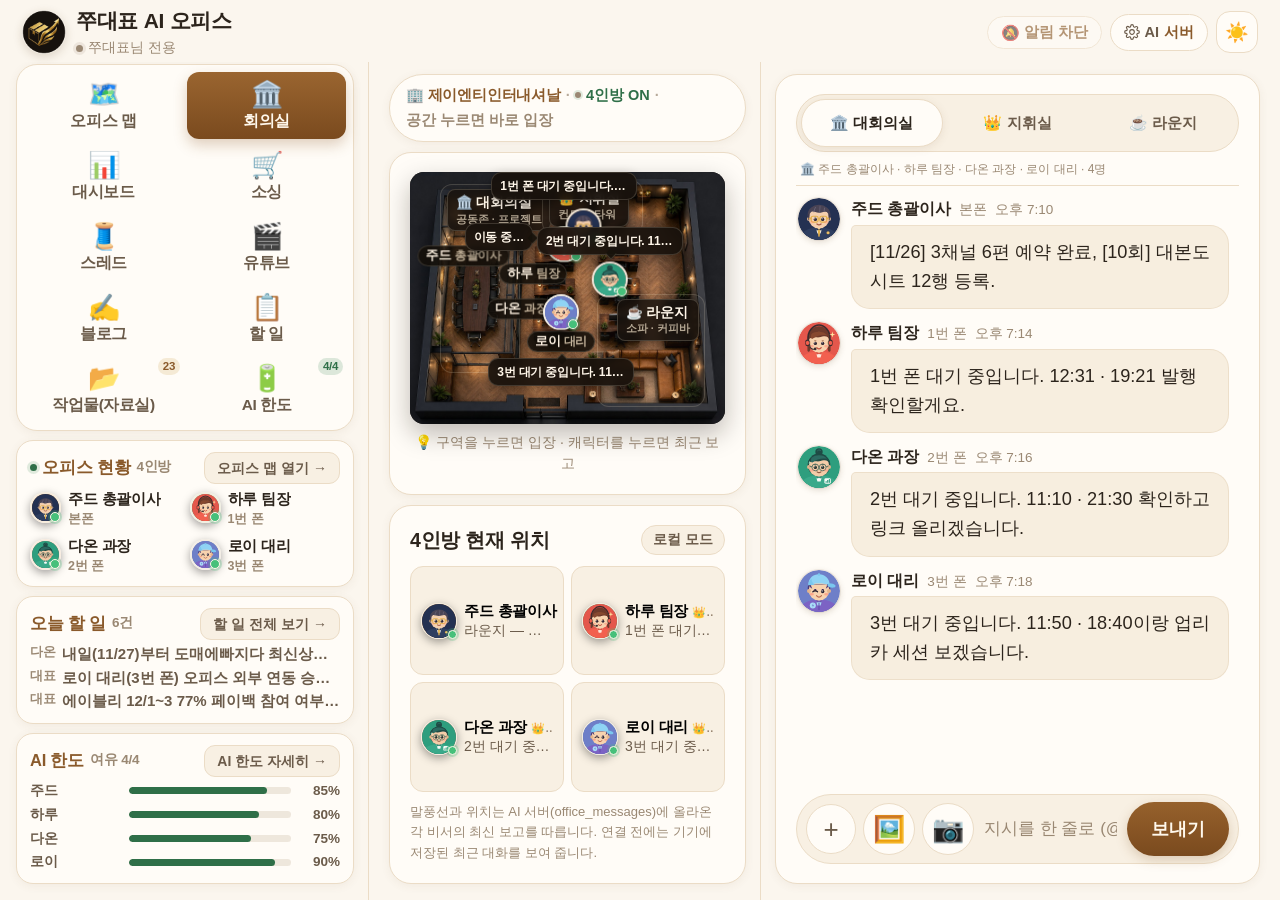
==== commit 536f72e6: "feat(office): ✋ 터치모니터 아이콘·버튼 확대 + 왼쪽 레일·4인방 카드·대화창 바닥선 맞춤 — app v46 / sw v40 / styles v37" ====
--- a/jju-office/index.html
+++ b/jju-office/index.html
@@ -13,7 +13,7 @@
 <link rel="manifest" href="manifest.json">
 <link rel="icon" type="image/png" sizes="32x32" href="icons/favicon-32.png">
 <link rel="apple-touch-icon" href="icons/apple-touch-icon.png">
-<link rel="stylesheet" href="styles.css?v=36">
+<link rel="stylesheet" href="styles.css?v=37">
 </head>
 <body>
 <div class="app" id="app">
@@ -793,6 +793,6 @@
   };
 })();
 </script>
-<script src="app.js?v=45" defer></script>
+<script src="app.js?v=46" defer></script>
 </body>
 </html>
--- a/jju-office/styles.css
+++ b/jju-office/styles.css
@@ -3987,3 +3987,123 @@
   .app.pc-split #view-map .map-stat-status { font-size: 12.5px; }
   .app.pc-split #view-map .tiny-note { margin-top: 5px; font-size: 11.5px; line-height: 1.4; }
 }
+
+/* ════════════════════════════════════════════════════════════
+   ✋ v46 — 터치모니터 확대 + 사이드바·가운데 단을 대화창 바닥선까지 채우기
+   ────────────────────────────────────────────────────────────
+   대표님 지시(2026-11-27):
+   ① 왼쪽 사이드바가 오른쪽 대화창 길이까지 늘어나 화면이 꽉 차 보이게
+   ② 터치모니터라 손가락으로 누르기 쉽게 아이콘·버튼을 큼직하게
+   · 늘리는 방식은 '빈 공간 만들기'가 아니라 카드 안 목록 줄 간격을 고르게
+     벌려 채웁니다(.pc-crew/.pc-tasks/.pc-quota flex:1 + space-between).
+   · 1440×900·1366×768·1280×680 모두 세로 스크롤 없이 딱 맞게 유지합니다.
+   ════════════════════════════════════════════════════════════ */
+
+@media (min-width: 1024px) {
+  /* ---------- ① 왼쪽 레일: 대화창 바닥선까지 ---------- */
+  .pc-side { flex: 1 1 auto; min-height: 0; }
+  .pc-side-card { flex: 1 1 auto; display: flex; flex-direction: column; }
+  .pc-crew { flex: 1 1 auto; align-content: space-between; }
+  .pc-tasks,
+  .pc-quota { flex: 1 1 auto; justify-content: space-between; }
+
+  /* ---------- ② 터치 사이즈 ---------- */
+  /* 메뉴 탭 — 최소 높이 48px, 아이콘 확대 */
+  .side-col .menu-item,
+  .side-col .menu-item.menu-extra { min-height: 48px; }
+  .side-col .menu-item .menu-ico,
+  .side-col .menu-item.menu-extra .menu-ico { font-size: 26px; line-height: 1.12; }
+
+  /* 카드 우상단 버튼(오피스 맵 열기 → / 할 일 전체 보기 → / AI 한도 자세히 →)
+     — 절대배치를 풀고 카드 그리드의 1행 2열로 옮겨, 버튼이 커져도 제목줄과
+       같은 줄에 서고 아래 목록 첫 줄을 덮지 않게 합니다. */
+  .side-col .pc-side-card {
+    display: grid;
+    grid-template-columns: minmax(0, 1fr) auto;
+    grid-template-rows: auto minmax(0, 1fr);
+    column-gap: 8px;
+    row-gap: 4px;
+  }
+  .side-col .pc-side-head { grid-column: 1; grid-row: 1; padding-right: 0; margin: 0; min-height: 0; }
+  .side-col .pc-crew,
+  .side-col .pc-tasks,
+  .side-col .pc-quota { grid-column: 1 / -1; grid-row: 2; }
+  .side-col .pc-more {
+    position: relative;   /* ::after 히트 영역이 이 버튼 기준으로만 잡히도록 */
+    top: auto;
+    right: auto;
+    grid-column: 2;
+    grid-row: 1;
+    align-self: start;
+    justify-self: end;
+    width: auto;
+    margin: 0;
+    padding: 6px 12px;
+    border-radius: 11px;
+    font-size: 14px;
+    line-height: 1.3;
+  }
+  /* 보이는 크기는 그대로 두고 손가락 히트 영역만 사방 8px 더 */
+  .side-col .pc-more::after {
+    content: "";
+    position: absolute;
+    inset: -8px -8px;
+    border-radius: 16px;
+  }
+
+  /* 대회의실 방 탭 — 높이 48px */
+  #view-office .room-tab { min-height: 48px; padding: 11px 6px; font-size: 15px; }
+
+  /* 입력창 + / 🖼️ / 📷 / 보내기 — 손가락 크기 */
+  #view-office .composer .plus-btn { width: 50px; height: 50px; font-size: 26px; }
+  #view-office .composer .pic-btn { width: 52px; height: 52px; font-size: 26px; }
+  .app.pc-split #view-office .composer .send-btn,
+  #view-office .composer .send-btn { padding: 15px 24px; font-size: 17.5px; }
+}
+
+/* 가운데 단(2단) — 4인방 현재 위치 카드가 대화창 바닥선까지 차도록 */
+@media (min-width: 1280px) {
+  /* 대화창 카드의 아래 여백(16px)에 맞춰 레일·왼쪽 단 바닥선을 같은 선에 */
+  .side-col { padding-bottom: 16px; }
+  .app.pc-split #view-map,
+  .app.pc-split #view-map.active { padding-bottom: 16px; }
+  .app.pc-split #view-map,
+  .app.pc-split #view-map.active {
+    display: flex;
+    flex-direction: column;
+    overflow-y: auto;
+  }
+  .app.pc-split #view-map .map-card { flex: 0 0 auto; }
+  .app.pc-split #view-map .map-bar {
+    flex: 1 1 auto;
+    min-height: 0;
+    margin-bottom: 0;
+    display: flex;
+    flex-direction: column;
+  }
+  .app.pc-split #view-map .map-status { flex: 1 1 auto; grid-auto-rows: minmax(0, 1fr); }
+}
+
+/* 세로가 짧은 13.3형 — 아이콘을 한 단계만 키우고 여백으로 상쇄 */
+@media (min-width: 1024px) and (max-height: 820px) {
+  .side-col .menu-item .menu-ico,
+  .side-col .menu-item.menu-extra .menu-ico { font-size: 24px; line-height: 1.12; }
+  .side-col .menu-item,
+  .side-col .menu-item.menu-extra { padding: 4px 1px; }
+  .side-col .pc-side-card { padding: 7px 12px; }
+  .side-col .pc-more { padding: 5px 10px; font-size: 13.5px; }
+  /* AI 한도 줄은 2열로 — 4줄이 2줄이 되어 세로를 34px 벌어 줍니다 */
+  .side-col .pc-quota { display: grid; grid-template-columns: repeat(2, minmax(0, 1fr)); gap: 4px 10px; align-content: space-between; }
+  .side-col .pc-quota-row { gap: 5px; }
+  .side-col .pc-quota-row .pc-quota-name { width: 56px; }
+  .side-col .pc-quota-pct { width: 32px; }
+}
+
+/* 1280×680 — 한 단계 더 조여 스크롤 0 유지(늘어난 아이콘·버튼과 상쇄) */
+@media (min-width: 1024px) and (max-height: 720px) {
+  .side-col .menu-grid { gap: 2px; padding: 4px; }
+  .side-col .menu-item,
+  .side-col .menu-item.menu-extra { padding: 2px 1px; }
+  .side-col .pc-side-card { padding: 4px 11px; }
+  .side-col .pc-crew .map-avatar { width: 26px; height: 26px; }
+}
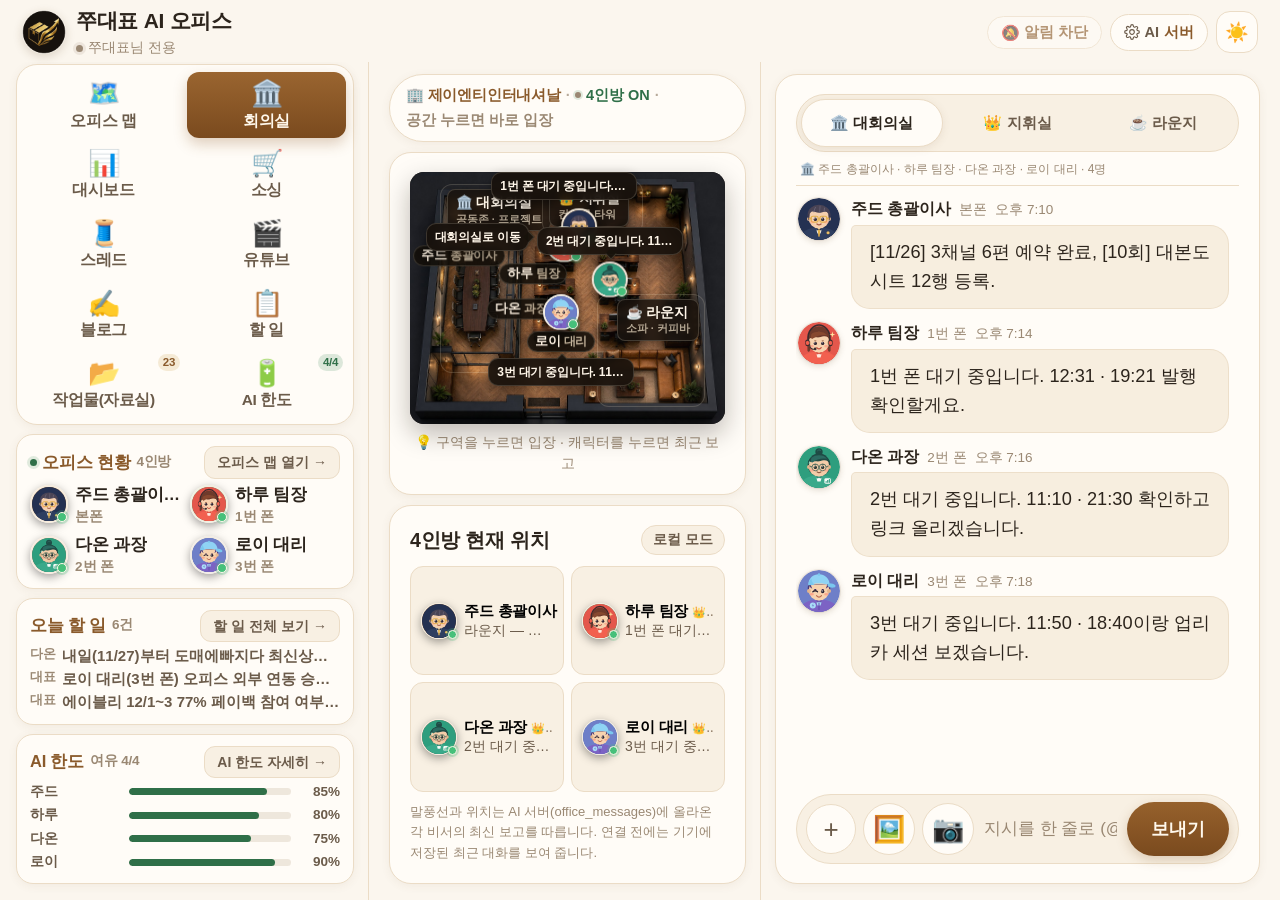
==== commit bf36cf16: "fix(office): 🧷 카드 안 목록 space-between 제거(찢어짐) + 남는 높이는 메뉴가 + 4인방 아바타·이름 확대 — app v47 / sw v41 / style" ====
--- a/jju-office/index.html
+++ b/jju-office/index.html
@@ -13,7 +13,7 @@
 <link rel="manifest" href="manifest.json">
 <link rel="icon" type="image/png" sizes="32x32" href="icons/favicon-32.png">
 <link rel="apple-touch-icon" href="icons/apple-touch-icon.png">
-<link rel="stylesheet" href="styles.css?v=37">
+<link rel="stylesheet" href="styles.css?v=38">
 </head>
 <body>
 <div class="app" id="app">
@@ -793,6 +793,6 @@
   };
 })();
 </script>
-<script src="app.js?v=46" defer></script>
+<script src="app.js?v=47" defer></script>
 </body>
 </html>
--- a/jju-office/styles.css
+++ b/jju-office/styles.css
@@ -4107,3 +4107,71 @@
   .side-col .pc-side-card { padding: 4px 11px; }
   .side-col .pc-crew .map-avatar { width: 26px; height: 26px; }
 }
+
+/* ════════════════════════════════════════════════════════════
+   🧷 v47 — 카드 안은 촘촘하게, 남는 높이는 10칸 메뉴가 받는다
+   ────────────────────────────────────────────────────────────
+   대표님 지시(2026-11-27, v46 배포 직후 캡처):
+   ① `오늘 할 일`이 2건일 때 위아래로 쫙 찢어지고 `오피스 현황` 2행 사이도
+      크게 벌어짐 → v46 이 카드 목록에 준 flex:1 + space-between 을 없애고,
+      목록은 원래의 일정한 gap 으로 위에서부터 차곡차곡 붙입니다.
+   ② `오피스 현황` 4인방은 아바타·이름을 한 단계 더 키워 카드가 꽉 차 보이게.
+   ③ 왼쪽 레일은 오른쪽 대화창 바닥선(16px)까지 그대로 — 남는 높이는 위쪽
+      10칸 메뉴가 받아(1fr) 아이콘·버튼이 큼직해집니다. 카드 안 줄은 늘리지
+      않습니다. 남는 높이가 없으면 메뉴는 원래 크기 그대로이고(줄지 않음),
+      내용이 화면보다 길 때만 레일이 스크롤됩니다.
+   ════════════════════════════════════════════════════════════ */
+@media (min-width: 1024px) {
+  /* ① 카드와 목록 — 늘리지 않고 위에서부터 촘촘하게 */
+  .side-col .pc-side { flex: 0 0 auto; }
+  .side-col .pc-side-card { flex: 0 0 auto; }
+  .side-col .pc-crew { flex: 0 0 auto; align-content: start; }
+  .side-col .pc-tasks,
+  .side-col .pc-quota { flex: 0 0 auto; justify-content: flex-start; align-content: start; }
+
+  /* ② 남는 높이는 메뉴가 받는다 — 각 칸이 고르게 늘어 큼직한 터치 버튼 */
+  .side-col .menu-grid { flex: 1 1 auto; min-height: 0; align-content: stretch; }
+  .side-col .menu-item,
+  .side-col .menu-item.menu-extra { justify-content: center; }
+
+  /* ③ 4인방 아바타·이름 확대 */
+  .side-col .pc-crew .map-avatar { width: 34px; height: 34px; }
+  .side-col .pc-crew-txt b { font-size: 15.5px; }
+  .side-col .pc-crew-txt span { font-size: 13px; }
+  .side-col .pc-crew { gap: 7px 10px; }
+}
+
+/* 넓은 화면일수록 아바타를 조금 더 */
+@media (min-width: 1280px) {
+  .side-col .pc-crew .map-avatar { width: 38px; height: 38px; }
+  .side-col .pc-crew-txt b { font-size: 16.5px; }
+  .side-col .pc-crew-txt span { font-size: 13.5px; }
+}
+@media (min-width: 1440px) {
+  .side-col .pc-crew .map-avatar { width: 40px; height: 40px; }
+  .side-col .pc-crew-txt b { font-size: 17px; }
+  .side-col .pc-crew-txt span { font-size: 14px; }
+}
+
+/* 세로가 짧은 13.3형 — 아바타는 한 단계만 키우고 줄 간격으로 상쇄 */
+@media (min-width: 1024px) and (max-height: 820px) {
+  .side-col .pc-crew .map-avatar { width: 33px; height: 33px; }
+  .side-col .pc-crew { gap: 5px 9px; }
+  .side-col .pc-crew-txt b { font-size: 15.5px; }
+  .side-col .pc-crew-txt span { font-size: 12.5px; }
+  .side-col .pc-quota { align-content: start; }
+}
+@media (min-width: 1024px) and (max-height: 720px) {
+  .side-col .pc-crew .map-avatar { width: 30px; height: 30px; }
+  .side-col .pc-crew { gap: 4px 8px; }
+  .side-col .pc-crew-txt b { font-size: 15px; }
+  .side-col .pc-crew-txt span { font-size: 12px; }
+}
+
+/* 세로가 긴 화면(1536×960 등) — 메뉴가 받은 여유만큼 아이콘·이름도 큼직하게 */
+@media (min-width: 1024px) and (min-height: 940px) {
+  .side-col .menu-item .menu-ico,
+  .side-col .menu-item.menu-extra .menu-ico { font-size: 30px; }
+  .side-col .menu-item,
+  .side-col .menu-item.menu-extra { font-size: 16px; }
+}
